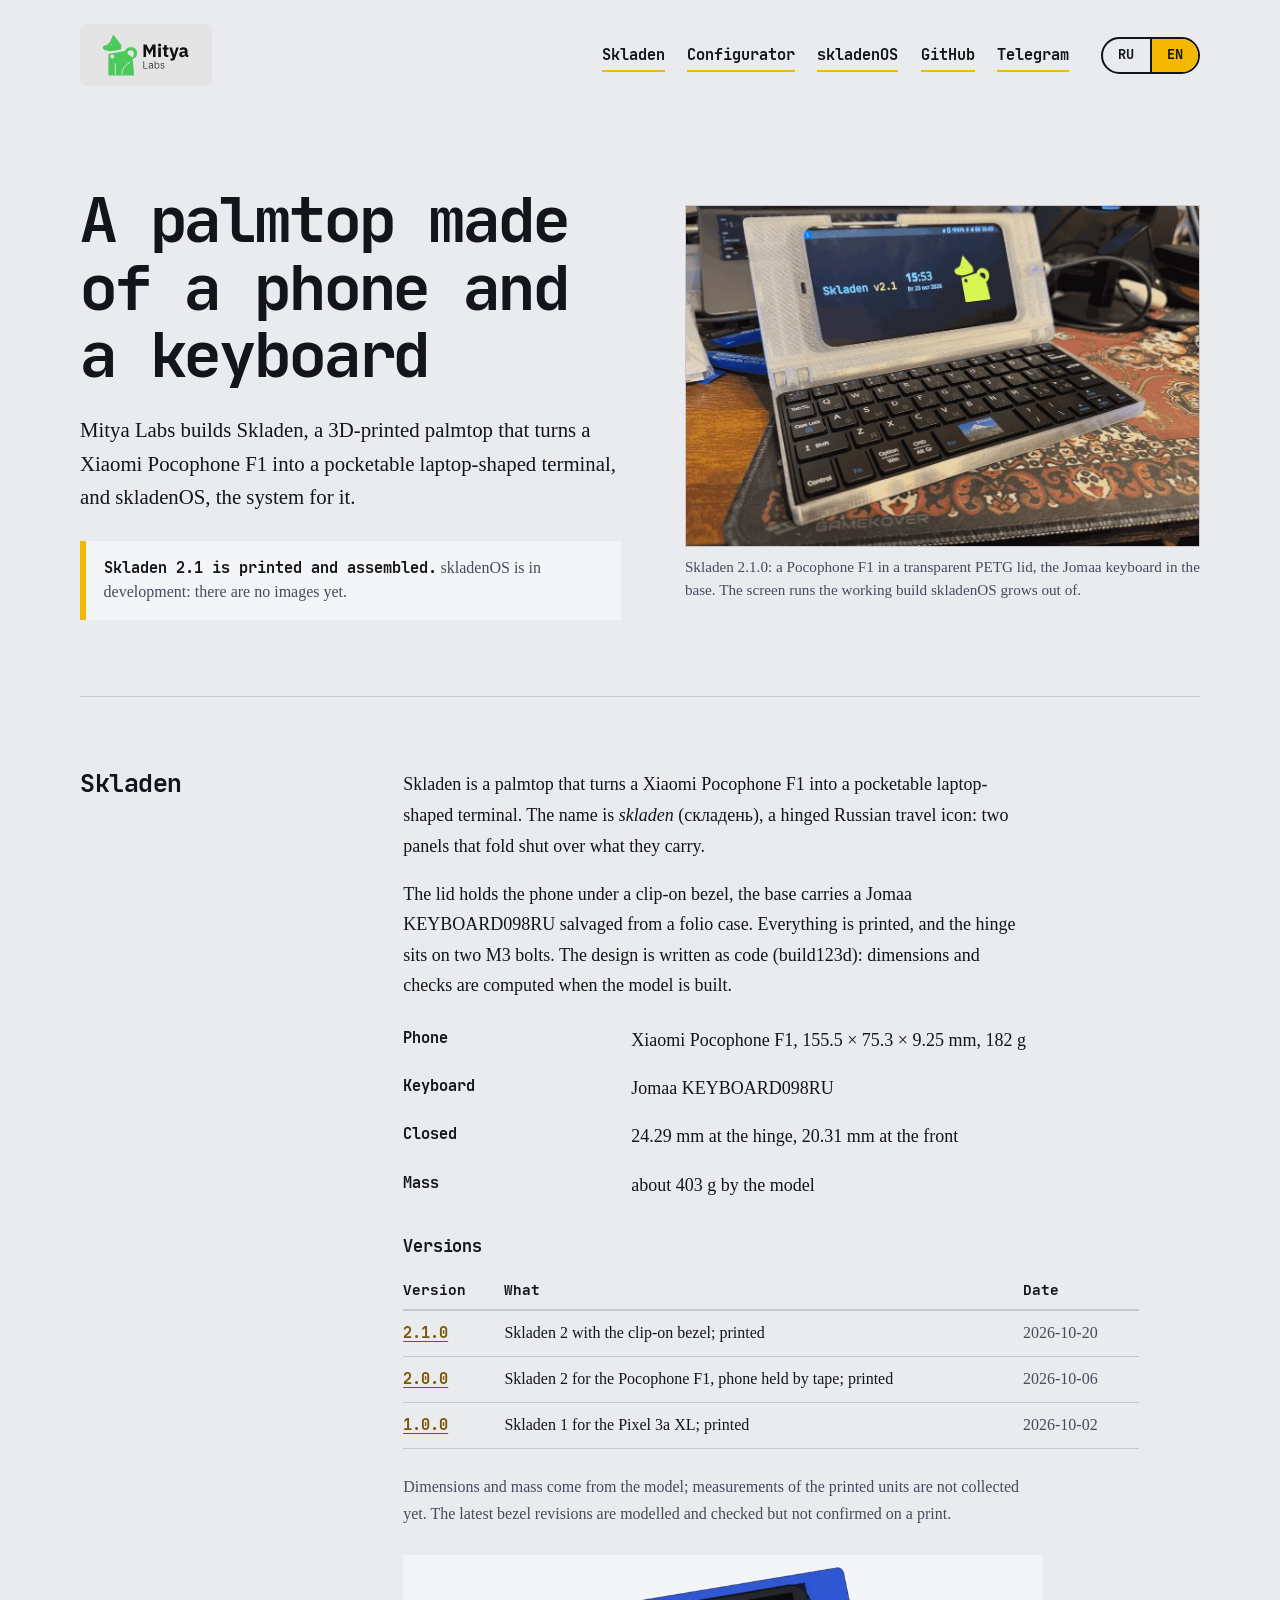
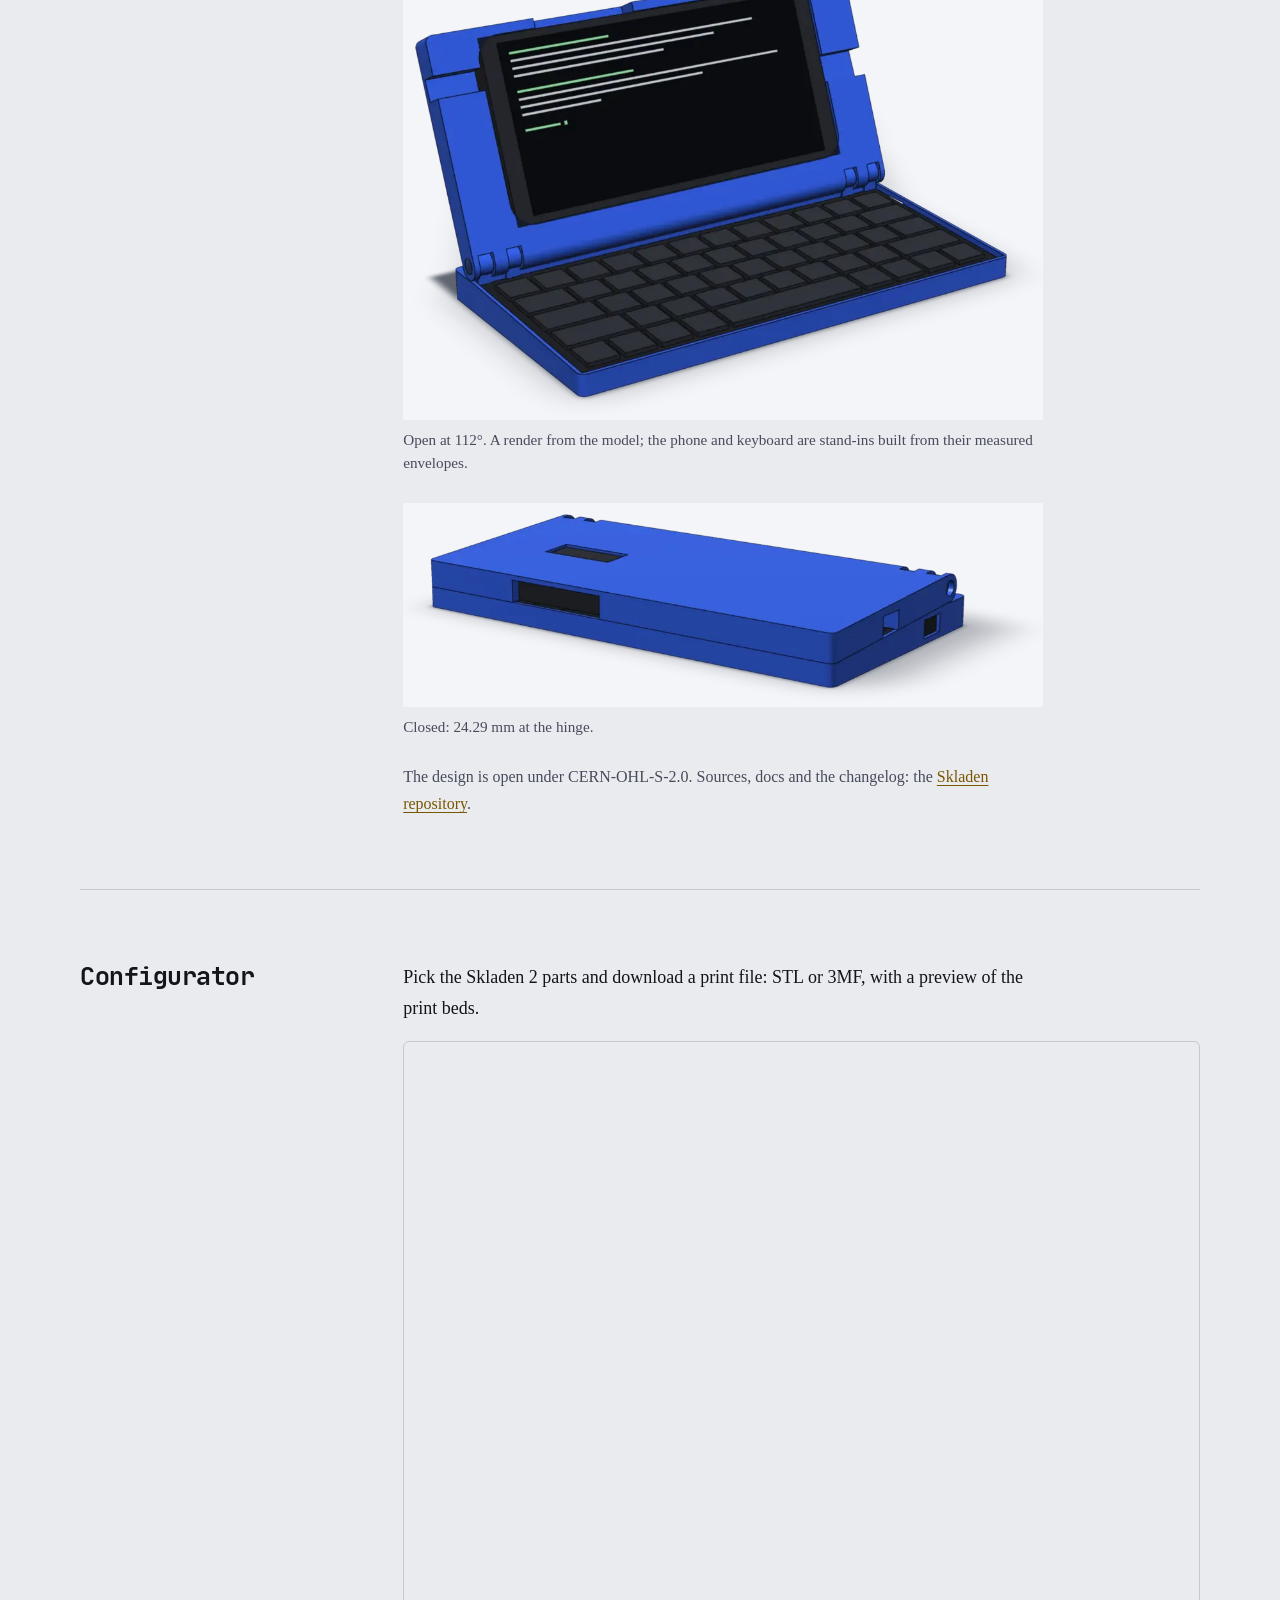
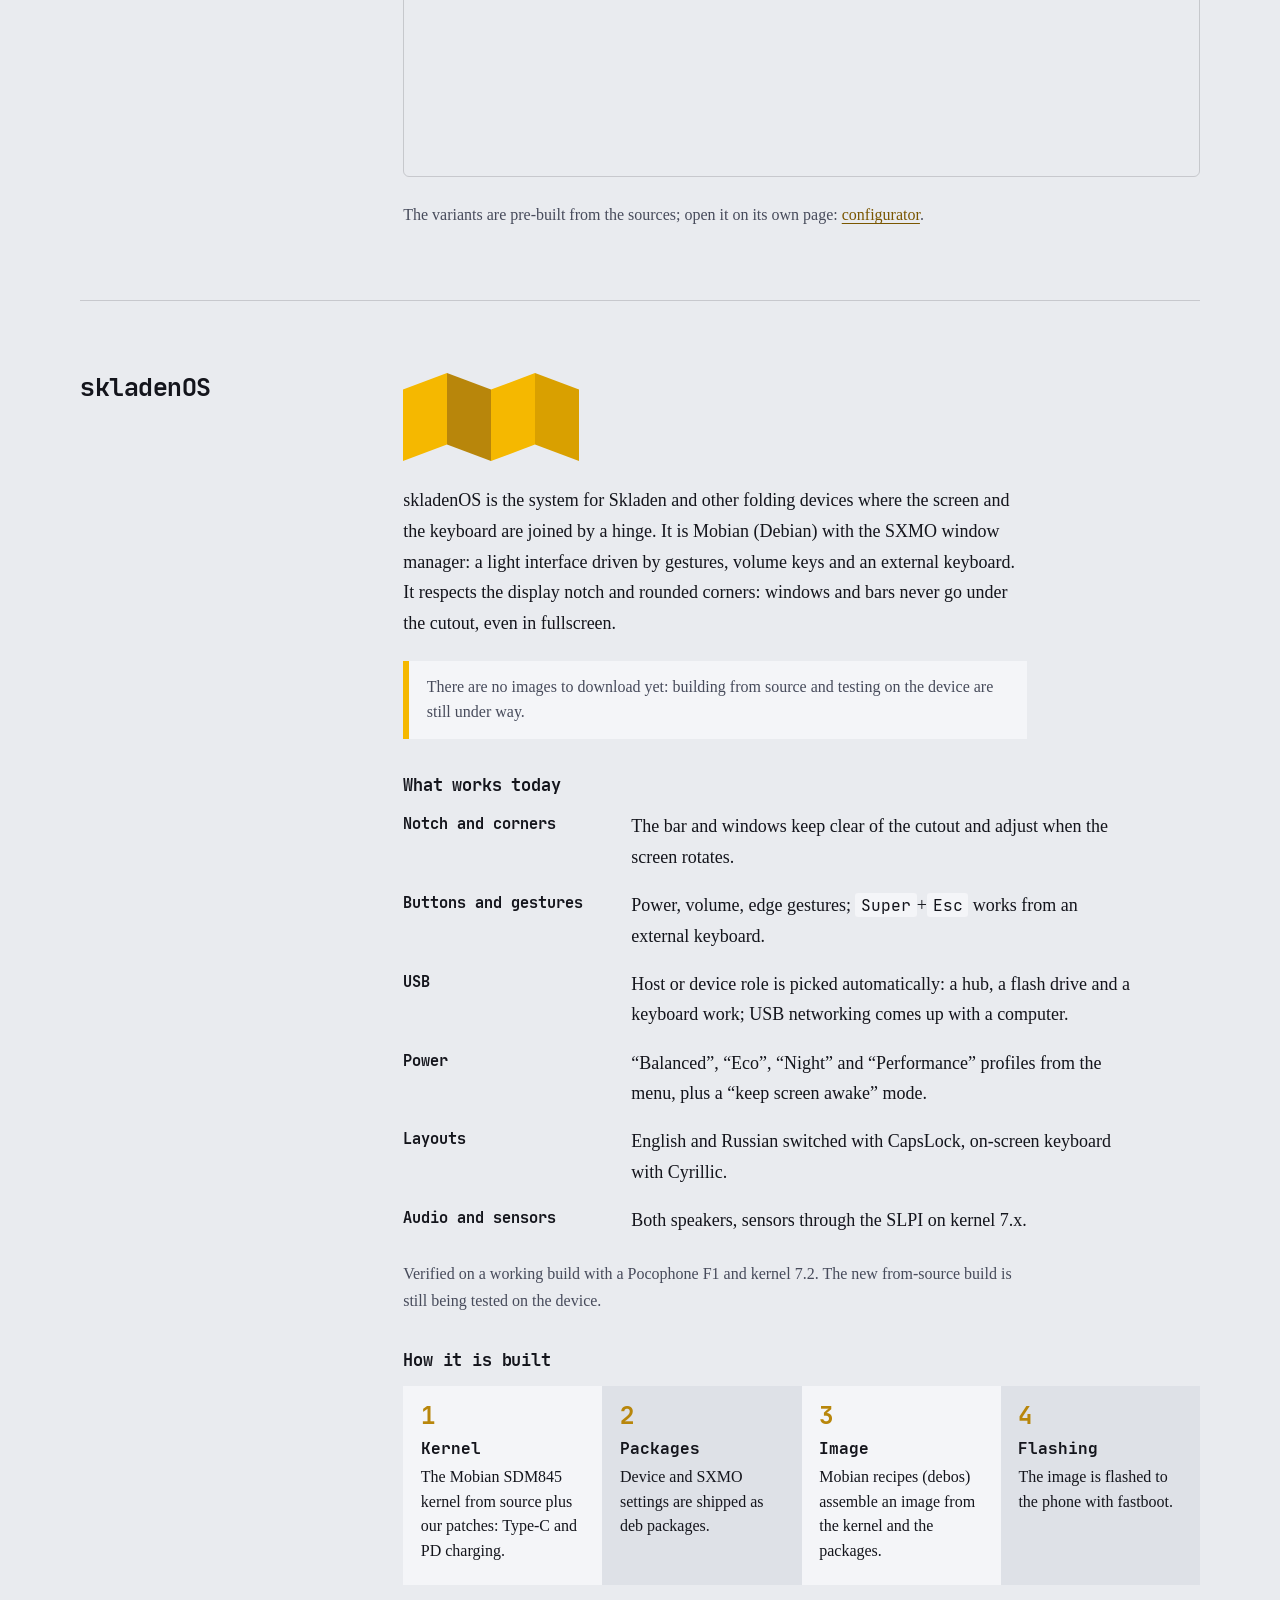
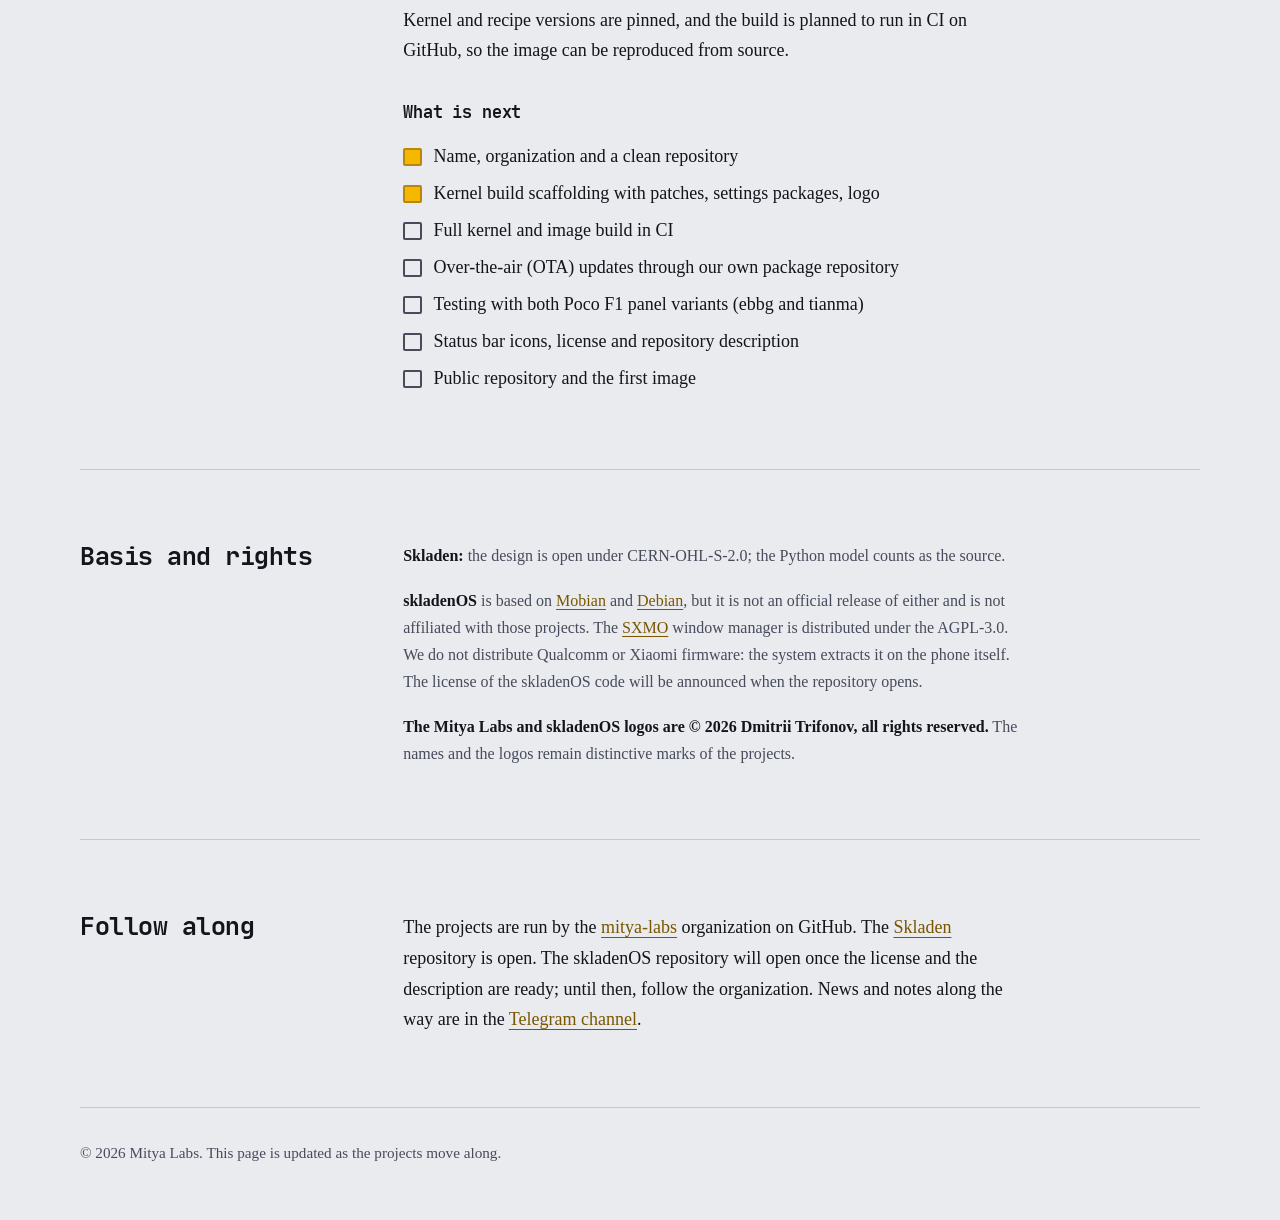
==== en/index.html @ ec43d26e "Сайт: ссылка на конфигуратор в шапке (ru/en) Co-Authored-By: Claude Sonnet 5.5 <noreply@anthropic.co" ====
<!doctype html>
<html lang="en">
<head>
<meta charset="utf-8">
<meta name="viewport" content="width=device-width, initial-scale=1">
<title>Mitya Labs: Skladen and skladenOS</title>
<meta name="description" content="Mitya Labs builds Skladen, a printed palmtop that turns a Xiaomi Pocophone F1 into a pocketable terminal, and skladenOS, an operating system for it.">
<meta name="theme-color" content="#E9EBEF" media="(prefers-color-scheme: light)">
<meta name="theme-color" content="#0D0E15" media="(prefers-color-scheme: dark)">
<meta property="og:title" content="Mitya Labs: Skladen and skladenOS">
<meta property="og:description" content="Mitya Labs builds Skladen, a printed palmtop that turns a Xiaomi Pocophone F1 into a pocketable terminal, and skladenOS, an operating system for it.">
<meta property="og:image" content="https://mitya-labs.github.io/assets/img/skladen2-photo.jpg">
<link rel="canonical" href="https://mitya-labs.github.io/en/">
<link rel="alternate" hreflang="ru" href="https://mitya-labs.github.io/">
<link rel="alternate" hreflang="en" href="https://mitya-labs.github.io/en/">
<link rel="alternate" hreflang="x-default" href="https://mitya-labs.github.io/en/">
<link rel="icon" href="../assets/favicon.svg" type="image/svg+xml">
<link rel="icon" href="/favicon.ico" sizes="48x48">
<link rel="apple-touch-icon" href="../assets/apple-touch-icon.png">
<link rel="preload" href="../assets/fonts/JetBrainsMono-Bold.woff2" as="font" type="font/woff2" crossorigin>
<link rel="stylesheet" href="../style.css">
<script>
/* Язык по умолчанию: с корня (русская версия) уводим на /en/, если язык браузера не русский и пользователь не выбирал язык сам.
   Выбор переключателем RU/EN запоминается в localStorage. Страница /en/ при прямом заходе не перенаправляется. */
(function () {
  if (!false) return;
  var want = null;
  try { want = localStorage.getItem("lang"); } catch (e) {}
  if (want !== "ru" && want !== "en") {
    var l = (navigator.languages && navigator.languages.length ? navigator.languages[0] : navigator.language) || "ru";
    want = /^ru(-|$)/i.test(l) ? "ru" : "en";
  }
  if (want === "en") location.replace("en/" + location.search + location.hash);
})();
</script>
</head>
<body>
<div class="wrap">
<header class="top">
  <a href="./" class="brand" aria-label="Mitya Labs"><img src="../assets/mitya-labs.svg" alt="Mitya Labs" width="209" height="99"></a>
  <nav aria-label="Sections and language">
    <a href="#skladen">Skladen</a>
    <a href="#configurator">Configurator</a>
    <a href="#skladenos">skladenOS</a>
    <a href="https://github.com/mitya-labs">GitHub</a>
    <a href="https://t.me/dorimemmap">Telegram</a>
  </nav>
  <div class="lang" role="group" aria-label="Language"><a href="../" hreflang="ru" lang="ru" data-lang="ru">RU</a><a href="./" hreflang="en" lang="en" data-lang="en" aria-current="true">EN</a></div>
</header>

<main>
<div class="hero">
  <div>
    <h1>A palmtop made of a phone and a keyboard</h1>
    <p class="lede">Mitya Labs builds Skladen, a 3D-printed palmtop that turns a Xiaomi Pocophone F1 into a pocketable laptop-shaped terminal, and skladenOS, the system for it.</p>
    <p class="status"><strong>Skladen 2.1 is printed and assembled.</strong> skladenOS is in development: there are no images yet.</p>
  </div>
  <figure class="shot">
    <img src="../assets/img/skladen2-photo.jpg" width="1100" height="729" alt="The printed Skladen 2.1 on a desk, open: a Pocophone F1 under the clip-on bezel in a transparent lid, the Jomaa keyboard in the base">
    <figcaption>Skladen 2.1.0: a Pocophone F1 in a transparent PETG lid, the Jomaa keyboard in the base. The screen runs the working build skladenOS grows out of.</figcaption>
  </figure>
</div>

<section class="cols" id="skladen"><h2>Skladen</h2><div class="body">
<p>Skladen is a palmtop that turns a Xiaomi Pocophone F1 into a pocketable laptop-shaped terminal. The name is <i>skladen</i> (складень), a hinged Russian travel icon: two panels that fold shut over what they carry.</p>
<p>The lid holds the phone under a clip-on bezel, the base carries a Jomaa KEYBOARD098RU salvaged from a folio case. Everything is printed, and the hinge sits on two M3 bolts. The design is written as code (build123d): dimensions and checks are computed when the model is built.</p>
<dl class="feat"><dt>Phone</dt><dd>Xiaomi Pocophone F1, 155.5 × 75.3 × 9.25 mm, 182 g</dd><dt>Keyboard</dt><dd>Jomaa KEYBOARD098RU</dd><dt>Closed</dt><dd>24.29 mm at the hinge, 20.31 mm at the front</dd><dt>Mass</dt><dd>about 403 g by the model</dd></dl>
<h3>Versions</h3>
<div class="table-wrap"><table class="ver"><thead><tr><th scope="col">Version</th><th scope="col">What</th><th scope="col">Date</th></tr></thead><tbody><tr><td><a href="https://github.com/mitya-labs/skladen/tree/v2.1.0">2.1.0</a></td><td>Skladen 2 with the clip-on bezel; printed</td><td>2026-10-20</td></tr><tr><td><a href="https://github.com/mitya-labs/skladen/tree/v2.0.0">2.0.0</a></td><td>Skladen 2 for the Pocophone F1, phone held by tape; printed</td><td>2026-10-06</td></tr><tr><td><a href="https://github.com/mitya-labs/skladen/tree/v1.0.0">1.0.0</a></td><td>Skladen 1 for the Pixel 3a XL; printed</td><td>2026-10-02</td></tr></tbody></table></div>
<p class="note">Dimensions and mass come from the model; measurements of the printed units are not collected yet. The latest bezel revisions are modelled and checked but not confirmed on a print.</p>
<figure class="render"><img src="../assets/img/skladen2-open.webp" width="1000" height="726" alt="Skladen 2 rendered open at 112 degrees: the phone in the lid showing a terminal, the keyboard in the base" loading="lazy"><figcaption>Open at 112°. A render from the model; the phone and keyboard are stand-ins built from their measured envelopes.</figcaption></figure>
<figure class="render"><img src="../assets/img/skladen2-closed.webp" width="1000" height="318" alt="Skladen 2 rendered closed, seen from the front right" loading="lazy"><figcaption>Closed: 24.29 mm at the hinge.</figcaption></figure>
<p class="note">The design is open under CERN-OHL-S-2.0. Sources, docs and the changelog: the <a href="https://github.com/mitya-labs/skladen">Skladen repository</a>.</p>
</div></section>

<section class="cols" id="configurator"><h2>Configurator</h2><div class="body"><p>Pick the Skladen 2 parts and download a print file: STL or 3MF, with a preview of the print beds.</p><iframe class="cfg" src="https://mitya-labs.github.io/skladen/?lang=en" title="Skladen 2 configurator" loading="lazy" allow="fullscreen"></iframe><p class="note">The variants are pre-built from the sources; open it on its own page: <a href="https://mitya-labs.github.io/skladen/?lang=en">configurator</a>.</p></div></section>

<section class="cols" id="skladenos"><h2>skladenOS</h2><div class="body">
<svg class="mark" viewBox="0 0 320 160" role="img" aria-label="skladenOS mark: four folded panels"><polygon class="p1" points="0,30 80,0 80,130 0,160"/><polygon class="p2" points="80,0 160,30 160,160 80,130"/><polygon class="p3" points="160,30 240,0 240,130 160,160"/><polygon class="p4" points="240,0 320,30 320,160 240,130"/></svg>
<p>skladenOS is the system for Skladen and other folding devices where the screen and the keyboard are joined by a hinge. It is Mobian (Debian) with the SXMO window manager: a light interface driven by gestures, volume keys and an external keyboard. It respects the display notch and rounded corners: windows and bars never go under the cutout, even in fullscreen.</p>
<p class="status">There are no images to download yet: building from source and testing on the device are still under way.</p>
<h3>What works today</h3>
<dl class="feat"><dt>Notch and corners</dt><dd>The bar and windows keep clear of the cutout and adjust when the screen rotates.</dd><dt>Buttons and gestures</dt><dd>Power, volume, edge gestures; <kbd>Super</kbd>+<kbd>Esc</kbd> works from an external keyboard.</dd><dt>USB</dt><dd>Host or device role is picked automatically: a hub, a flash drive and a keyboard work; USB networking comes up with a computer.</dd><dt>Power</dt><dd>“Balanced”, “Eco”, “Night” and “Performance” profiles from the menu, plus a “keep screen awake” mode.</dd><dt>Layouts</dt><dd>English and Russian switched with CapsLock, on-screen keyboard with Cyrillic.</dd><dt>Audio and sensors</dt><dd>Both speakers, sensors through the SLPI on kernel 7.x.</dd></dl>
<p class="note">Verified on a working build with a Pocophone F1 and kernel 7.2. The new from-source build is still being tested on the device.</p>
<h3>How it is built</h3>
<ol class="steps"><li><b>Kernel</b>The Mobian SDM845 kernel from source plus our patches: Type-C and PD charging.</li><li><b>Packages</b>Device and SXMO settings are shipped as deb packages.</li><li><b>Image</b>Mobian recipes (debos) assemble an image from the kernel and the packages.</li><li><b>Flashing</b>The image is flashed to the phone with fastboot.</li></ol>
<p>Kernel and recipe versions are pinned, and the build is planned to run in CI on GitHub, so the image can be reproduced from source.</p>
<h3>What is next</h3>
<ul class="road"><li class="done">Name, organization and a clean repository</li><li class="done">Kernel build scaffolding with patches, settings packages, logo</li><li>Full kernel and image build in CI</li><li>Over-the-air (OTA) updates through our own package repository</li><li>Testing with both Poco F1 panel variants (ebbg and tianma)</li><li>Status bar icons, license and repository description</li><li>Public repository and the first image</li></ul>
</div></section>

<section class="cols"><h2>Basis and rights</h2><div class="body fine"><p><strong>Skladen:</strong> the design is open under CERN-OHL-S-2.0; the Python model counts as the source.</p><p><strong>skladenOS</strong> is based on <a href="https://mobian.org">Mobian</a> and <a href="https://www.debian.org">Debian</a>, but it is not an official release of either and is not affiliated with those projects. The <a href="https://sxmo.org">SXMO</a> window manager is distributed under the AGPL-3.0. We do not distribute Qualcomm or Xiaomi firmware: the system extracts it on the phone itself. The license of the skladenOS code will be announced when the repository opens.</p><p><strong>The Mitya Labs and skladenOS logos are © 2026 Dmitrii Trifonov, all rights reserved.</strong> The names and the logos remain distinctive marks of the projects.</p></div></section>

<section class="cols"><h2>Follow along</h2><div class="body"><p>The projects are run by the <a href="https://github.com/mitya-labs">mitya-labs</a> organization on GitHub. The <a href="https://github.com/mitya-labs/skladen">Skladen</a> repository is open. The skladenOS repository will open once the license and the description are ready; until then, follow the organization. News and notes along the way are in the <a href="https://t.me/dorimemmap">Telegram channel</a>.</p></div></section>
</main>

<footer>
  <p>© 2026 Mitya Labs. This page is updated as the projects move along.</p>
</footer>
</div>
<script>
document.querySelectorAll("a[data-lang]").forEach(function (a) {
  a.addEventListener("click", function () { try { localStorage.setItem("lang", a.getAttribute("data-lang")); } catch (e) {} });
});
</script>
</body>
</html>
---- style.css ----
@font-face { font-family: "JetBrains Mono"; font-weight: 400; font-display: swap; src: url("assets/fonts/JetBrainsMono-Regular.woff2") format("woff2"); }
@font-face { font-family: "JetBrains Mono"; font-weight: 700; font-display: swap; src: url("assets/fonts/JetBrainsMono-Bold.woff2") format("woff2"); }

:root {
  --paper: #E9EBEF;
  --sheet: #F4F5F8;
  --sheet-2: #DEE1E7;
  --ink: #14151C;
  --muted: #474B5B;
  --crease: rgba(20, 21, 28, .16);
  --fold-light: #F5B800;
  --fold-mid: #D9A000;
  --fold-dark: #B8860B;
  --link: #7A5600;
  --focus: #14151C;
  --mono: "JetBrains Mono", ui-monospace, "SF Mono", Menlo, Consolas, monospace;
  --serif: "Iowan Old Style", "Palatino Linotype", Palatino, "Source Serif 4", Georgia, serif;
  color-scheme: light dark;
}
@media (prefers-color-scheme: dark) {
  :root {
    --paper: #0D0E15;
    --sheet: #151722;
    --sheet-2: #1C1E2C;
    --ink: #E8E9EF;
    --muted: #A5A9BA;
    --crease: rgba(255, 255, 255, .14);
    --fold-light: #FFE55C;
    --fold-mid: #E0C247;
    --fold-dark: #B89B33;
    --link: #FFE55C;
    --focus: #FFE55C;
  }
}

* { box-sizing: border-box; }
html { -webkit-text-size-adjust: 100%; }
body {
  margin: 0; background: var(--paper); color: var(--ink);
  font: 1.125rem/1.7 var(--serif);
  font-variant-ligatures: none;
}
img, svg { display: block; max-width: 100%; }
a { color: var(--link); text-underline-offset: .2em; text-decoration-thickness: 1px; }
a:hover { text-decoration-thickness: 2px; }
:focus-visible { outline: 3px solid var(--focus); outline-offset: 3px; border-radius: 2px; }

.wrap { width: min(100% - 2.5rem, 70rem); margin-inline: auto; }

/* шапка */
.top { display: grid; grid-template-columns: auto 1fr auto; align-items: center; gap: 1rem 2rem; padding-block: 1.5rem; }
.brand { grid-area: 1 / 1; }
.brand img { height: 3.9rem; width: auto; }
.top nav { grid-area: 1 / 2; justify-self: end; display: flex; flex-wrap: wrap; gap: .6rem 1.4rem; font: 700 .95rem/1 var(--mono); }
.top nav a { color: var(--ink); text-decoration: none; padding: .5rem 0; border-bottom: 2px solid var(--fold-light); }
.top nav a:hover { border-bottom-color: var(--ink); }

/* переключатель языка: капсула из двух сегментов, активный залит */
.lang { grid-area: 1 / 3; display: inline-flex; align-items: stretch; border: 2px solid var(--ink); border-radius: 999px; overflow: hidden; font: 700 .85rem/1 var(--mono); -webkit-text-size-adjust: 100%; }
.lang a { display: block; padding: .6rem .95rem; color: var(--ink); text-decoration: none; background: transparent; }
.lang a + a { border-left: 2px solid var(--ink); }
.lang a:hover { background: var(--sheet-2); }
.lang a[aria-current] { background: var(--fold-light); color: #14151C; }
.lang a:focus-visible { outline-offset: -4px; }

/* первый экран */
.hero { display: grid; grid-template-columns: minmax(0, 1.05fr) minmax(0, 1fr); gap: clamp(1.5rem, 5vw, 4.5rem); align-items: center; padding-block: clamp(2rem, 6vw, 5.5rem) clamp(2.5rem, 6vw, 5rem); }
h1 { font: 700 clamp(2.1rem, 5.2vw, 3.9rem)/1.08 var(--mono); letter-spacing: -.035em; margin: 0 0 1.5rem; text-wrap: balance; }
.lede { font-size: 1.3rem; line-height: 1.6; color: var(--ink); margin: 0 0 1.75rem; max-width: 34rem; }
.status { margin: 0; padding: .9rem 1.1rem; max-width: 34rem; background: var(--sheet); border-left: 6px solid var(--fold-light); font-size: 1rem; line-height: 1.55; color: var(--muted); }
.status strong { color: var(--ink); font-family: var(--mono); font-size: .95rem; }

.mark { width: 11rem; height: auto; margin: 0 0 1.5rem; }
.mark .p1, .mark .p3 { fill: var(--fold-light); }
.mark .p2 { fill: var(--fold-dark); }
.mark .p4 { fill: var(--fold-mid); }

.shot { margin: 0; }
.shot img { width: 100%; height: auto; border: 1px solid var(--crease); }
figcaption { margin-top: .6rem; font-size: .95rem; line-height: 1.5; color: var(--muted); max-width: 40rem; }
.render { margin: 1.75rem 0 0; max-width: 40rem; }
.render img { width: 100%; height: auto; background: var(--sheet); }

/* секции */
section { padding-block: clamp(2.5rem, 6vw, 4.5rem); border-top: 1px solid var(--crease); }
.cols { display: grid; grid-template-columns: minmax(0, 17rem) minmax(0, 1fr); gap: clamp(1.25rem, 4vw, 4rem); }
h2 { font: 700 1.55rem/1.2 var(--mono); letter-spacing: -.02em; margin: 0; text-wrap: balance; }
.body p { margin: 0 0 1.1rem; max-width: 39rem; }
.body p:last-child { margin-bottom: 0; }
h3 { font: 700 1.05rem/1.3 var(--mono); letter-spacing: -.01em; margin: 2.25rem 0 .9rem; }
.body p + dl.feat { margin-top: 1.5rem; }
.body p.status { margin: 1.4rem 0 0; }

.table-wrap { overflow-x: auto; max-width: 46rem; }
table.ver { border-collapse: collapse; width: 100%; font-size: 1rem; line-height: 1.5; }
table.ver th { text-align: left; font: 700 .9rem/1.4 var(--mono); padding: .5rem 1rem .5rem 0; border-bottom: 2px solid var(--crease); }
table.ver td { padding: .65rem 1rem .65rem 0; border-bottom: 1px solid var(--crease); vertical-align: top; }
table.ver td:first-child { font: 700 .95rem/1.6 var(--mono); white-space: nowrap; }
table.ver td:last-child { white-space: nowrap; color: var(--muted); }

code, kbd { font: 400 .9em var(--mono); background: var(--sheet); padding: .1em .35em; border-radius: 3px; }

dl.feat { margin: 0; display: grid; grid-template-columns: minmax(0, 12.5rem) minmax(0, 1fr); gap: 1.1rem 1.75rem; max-width: 46rem; }
dl.feat dt { font: 700 .95rem/1.5 var(--mono); padding-top: .12rem; }
dl.feat dd { margin: 0; }
.body .note { margin: 1.5rem 0 0; color: var(--muted); font-size: 1rem; max-width: 39rem; }

ol.steps { list-style: none; padding: 0; margin: 0 0 1.25rem; display: grid; grid-template-columns: repeat(4, minmax(0, 1fr)); max-width: 52rem; counter-reset: step; }
ol.steps li { counter-increment: step; padding: 1.1rem 1.1rem 1.3rem; background: var(--sheet); font-size: 1rem; line-height: 1.55; }
ol.steps li:nth-child(even) { background: var(--sheet-2); }
ol.steps li::before { content: counter(step); display: block; font: 700 1.5rem/1 var(--mono); color: var(--fold-dark); margin-bottom: .6rem; }
@media (prefers-color-scheme: dark) { ol.steps li::before { color: var(--fold-light); } }
ol.steps b { display: block; font: 700 1rem/1.35 var(--mono); margin-bottom: .35rem; }

ul.road { list-style: none; padding: 0; margin: 0; max-width: 39rem; }
ul.road li { position: relative; padding: .2rem 0 .2rem 1.9rem; }
ul.road li::before { content: ""; position: absolute; left: 0; top: .62rem; width: .9rem; height: .9rem; border: 2px solid var(--muted); border-radius: 2px; }
ul.road li.done::before { background: var(--fold-light); border-color: var(--fold-dark); }

.fine { font-size: 1rem; color: var(--muted); }
.fine strong { color: var(--ink); }

footer { border-top: 1px solid var(--crease); padding-block: 2rem 3rem; color: var(--muted); font-size: .95rem; }
footer p { margin: 0 0 .4rem; max-width: 46rem; }

@media (max-width: 860px) {
  .top { grid-template-columns: 1fr auto; }
  .lang { grid-area: 1 / 2; }
  .top nav { grid-area: 2 / 1 / 3 / 3; justify-self: start; }
  .hero { grid-template-columns: 1fr; }
  .cols { grid-template-columns: 1fr; gap: 1rem; }
  ol.steps { grid-template-columns: repeat(2, minmax(0, 1fr)); }
}
@media (max-width: 560px) {
  body { font-size: 1.05rem; }
  .mark { width: 8rem; }
  .brand img { height: 3rem; }
  .top nav { gap: .5rem 1.1rem; font-size: .88rem; }
  dl.feat { grid-template-columns: 1fr; gap: .1rem; }
  dl.feat dd { margin-bottom: 1rem; }
  ol.steps { grid-template-columns: 1fr; }
}

/* конфигуратор Skladen во фрейме */
iframe.cfg { display: block; width: 100%; height: min(46rem, 85vh); border: 1px solid var(--crease); border-radius: 6px; background: transparent; }
@media (max-width: 760px) { iframe.cfg { height: 90vh; } }
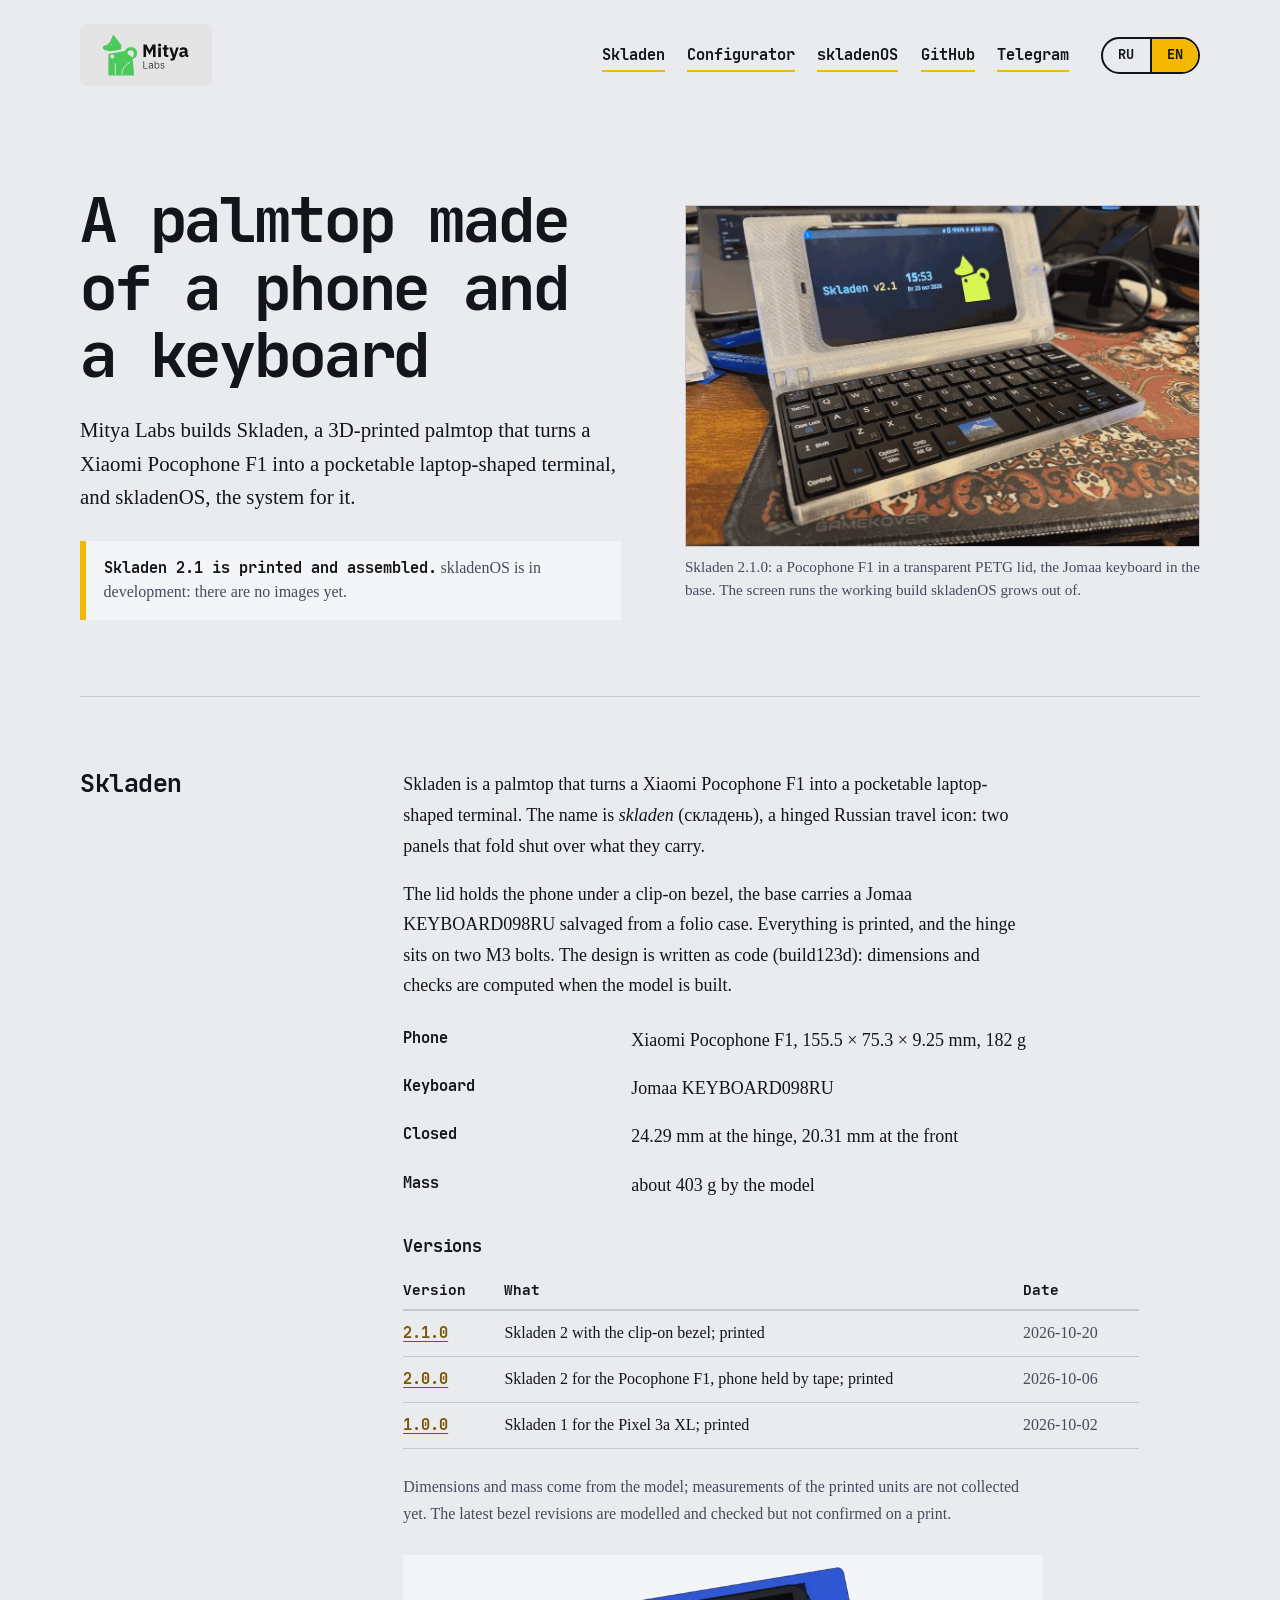
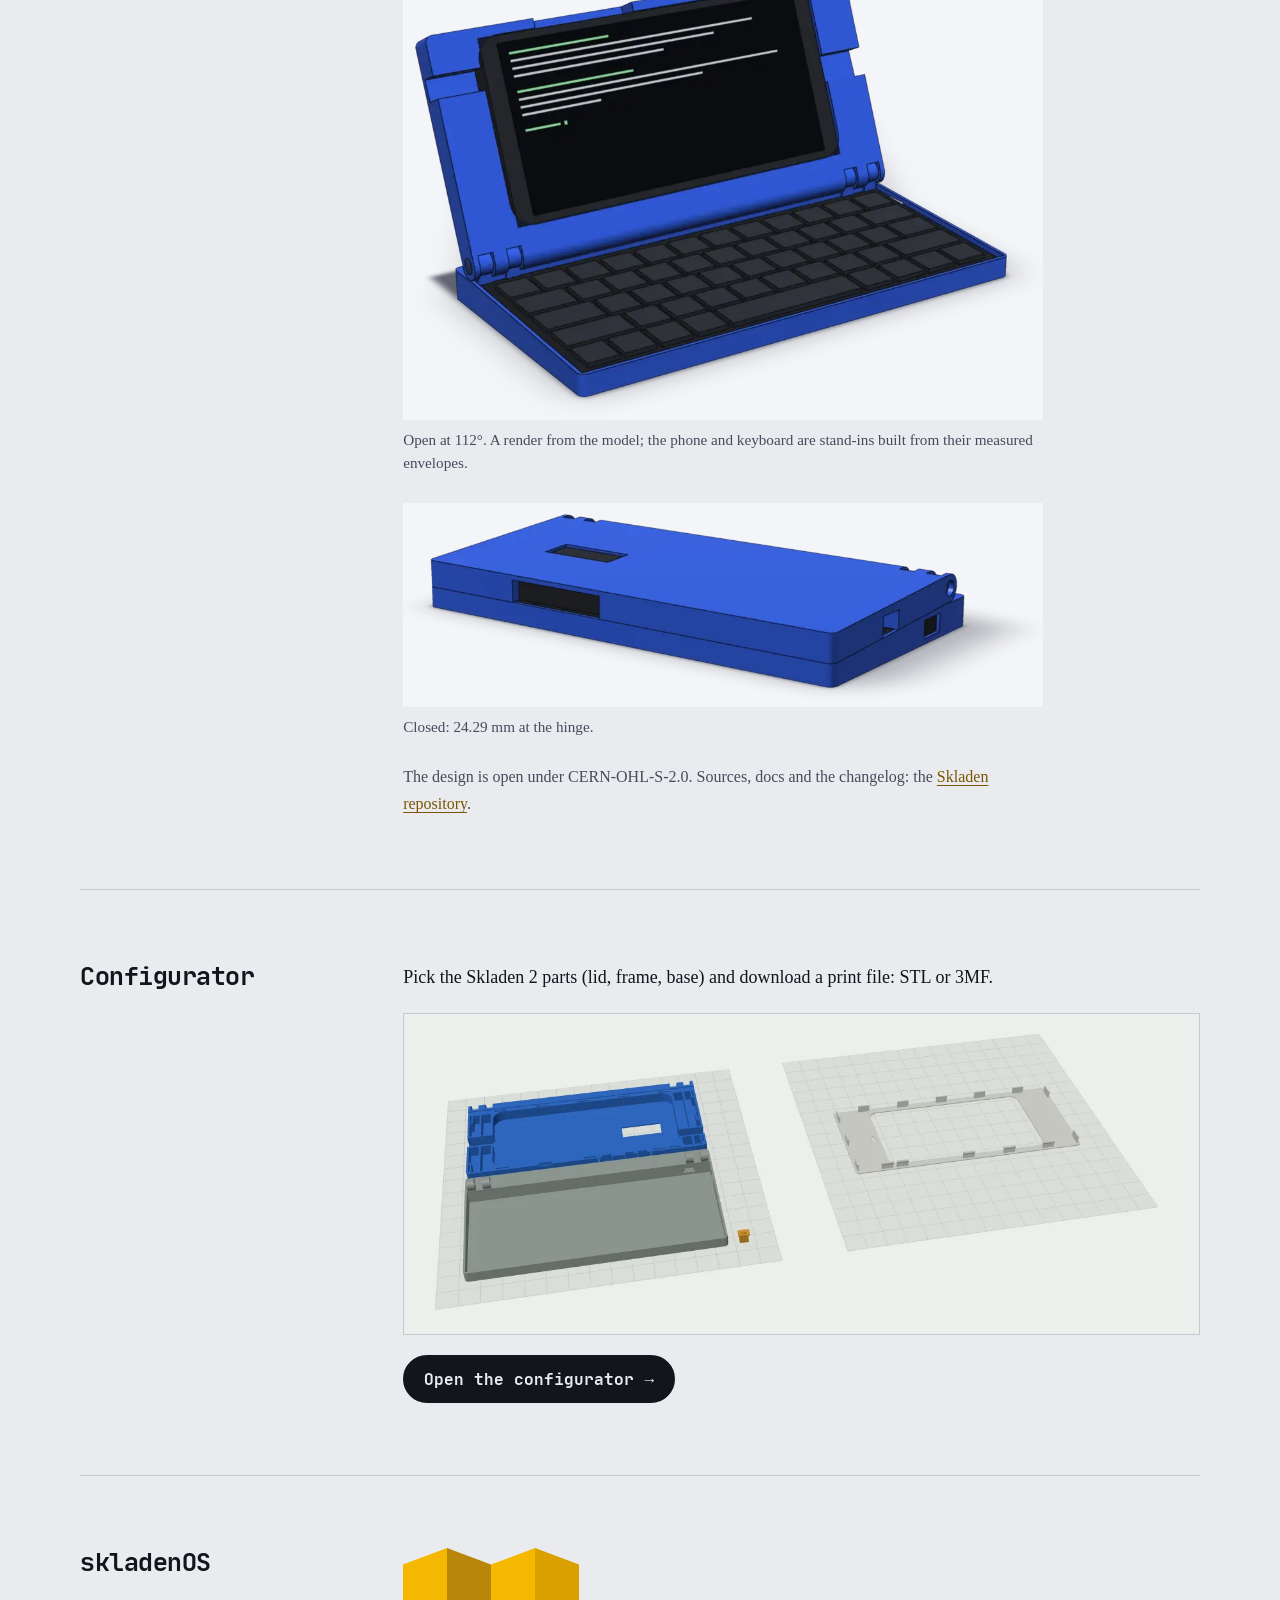
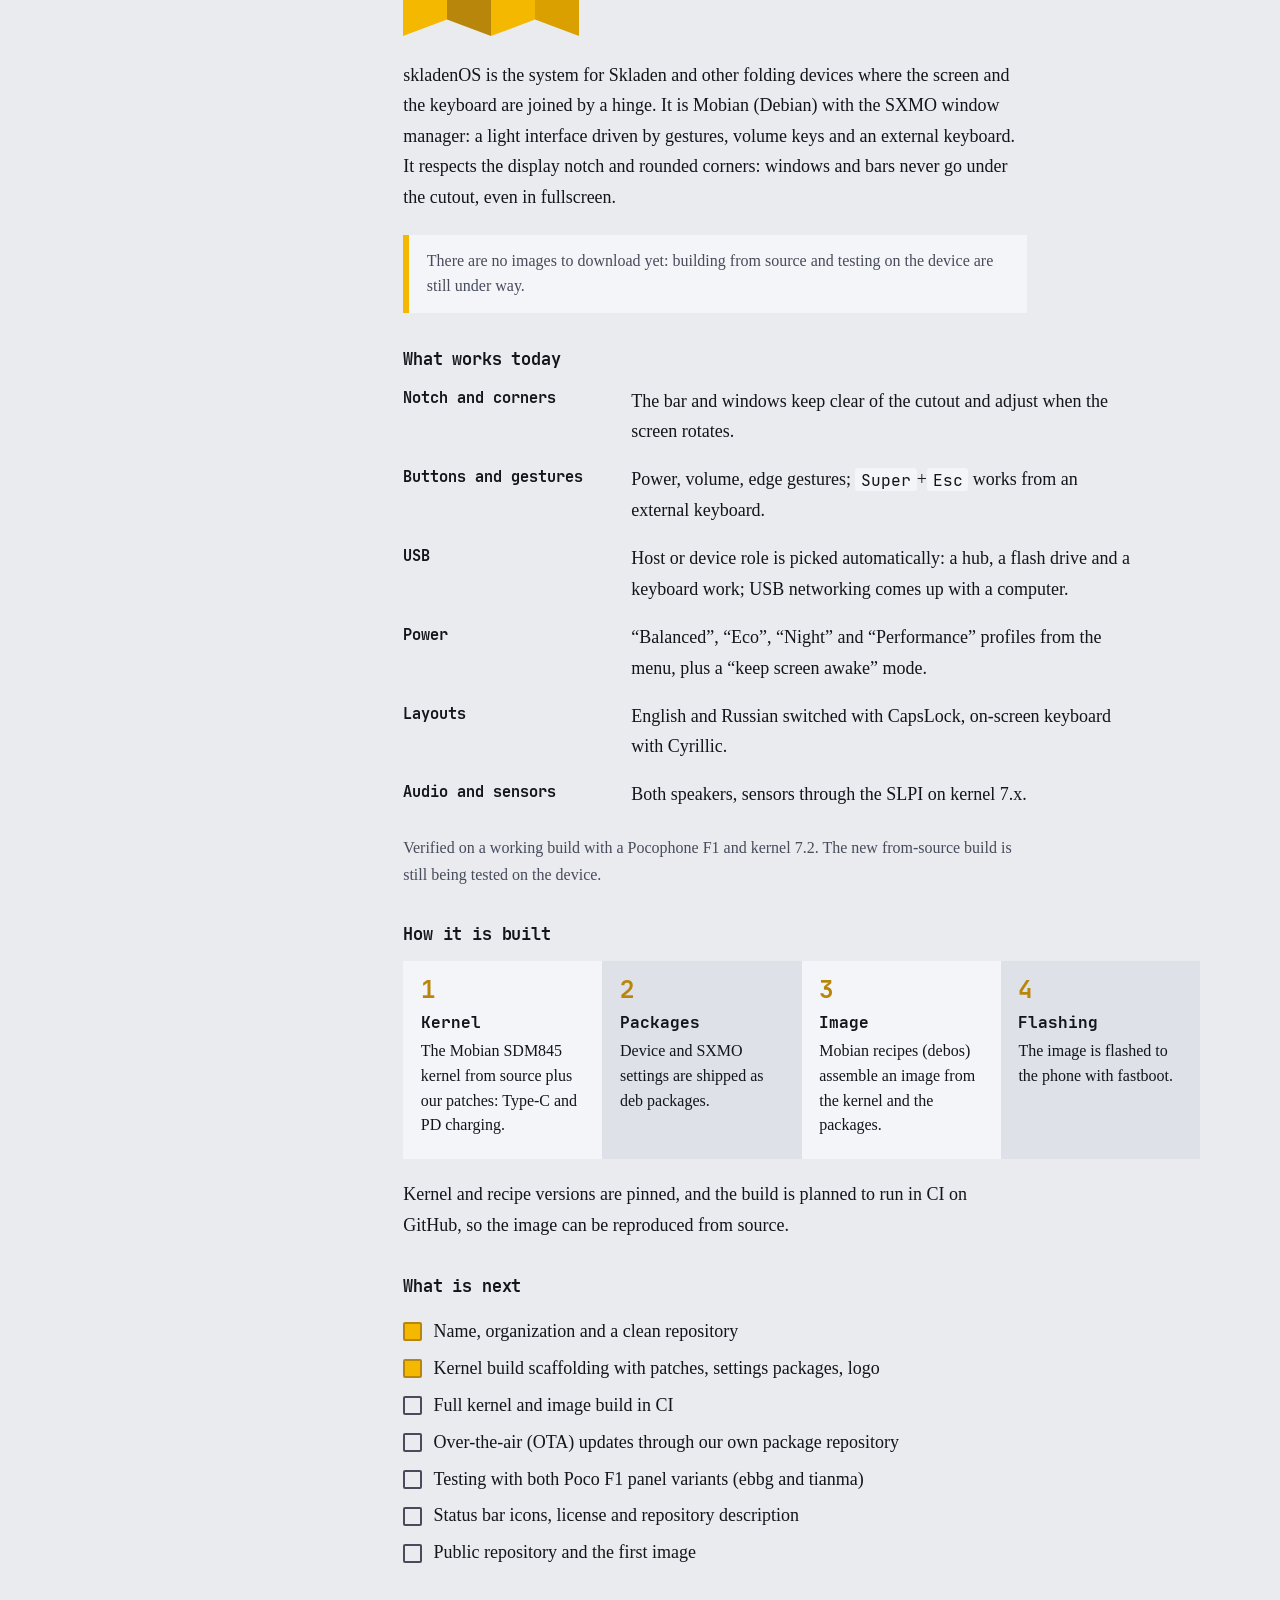
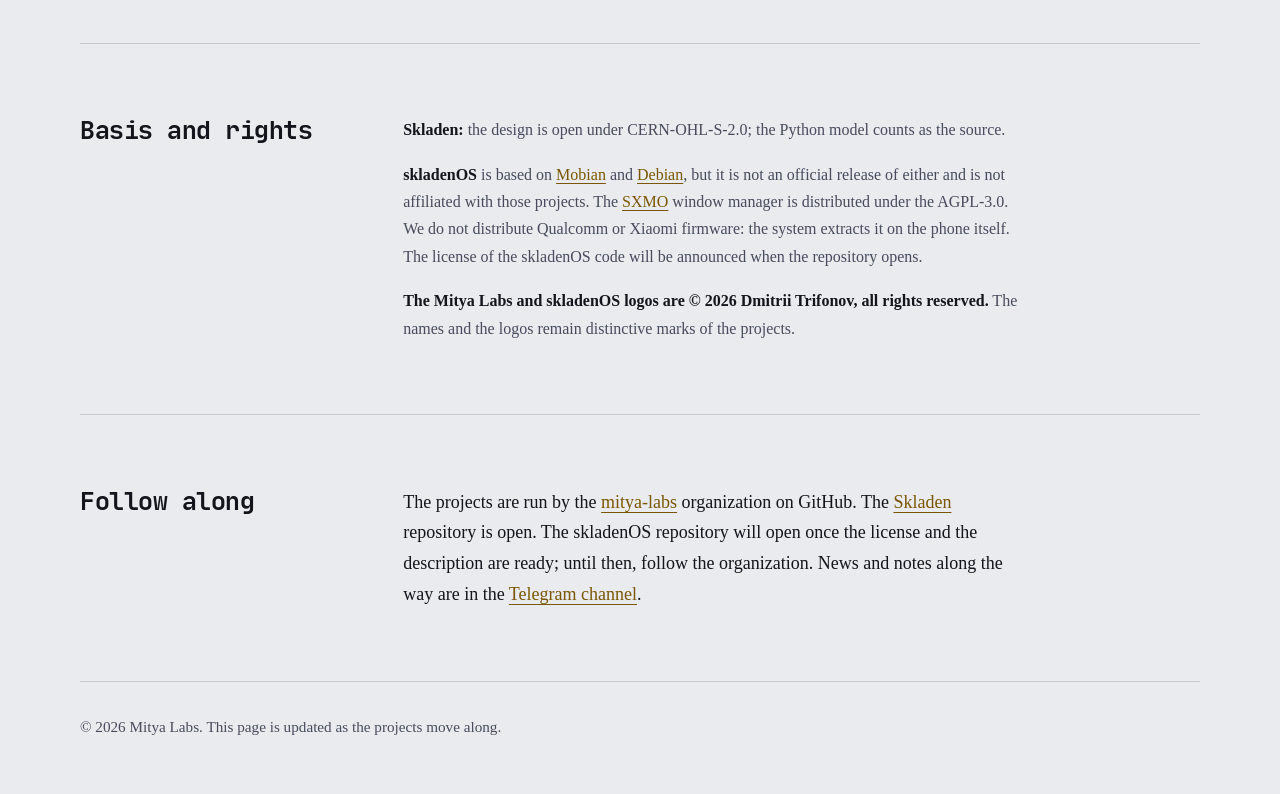
==== commit 76fa9550: "Сайт: вместо iframe снимок моделей на столах и кнопка в конфигуратор (ru/en, светлая и тёмная тема) " ====
--- a/en/index.html
+++ b/en/index.html
@@ -73,7 +73,7 @@
 <p class="note">The design is open under CERN-OHL-S-2.0. Sources, docs and the changelog: the <a href="https://github.com/mitya-labs/skladen">Skladen repository</a>.</p>
 </div></section>
 
-<section class="cols" id="configurator"><h2>Configurator</h2><div class="body"><p>Pick the Skladen 2 parts and download a print file: STL or 3MF, with a preview of the print beds.</p><iframe class="cfg" src="https://mitya-labs.github.io/skladen/?lang=en" title="Skladen 2 configurator" loading="lazy" allow="fullscreen"></iframe><p class="note">The variants are pre-built from the sources; open it on its own page: <a href="https://mitya-labs.github.io/skladen/?lang=en">configurator</a>.</p></div></section>
+<section class="cols" id="configurator"><h2>Configurator</h2><div class="body"><p>Pick the Skladen 2 parts (lid, frame, base) and download a print file: STL or 3MF.</p><a class="cfgview" href="https://mitya-labs.github.io/skladen/?lang=en"><picture><source srcset="../assets/img/configurator-dark.webp" media="(prefers-color-scheme: dark)"><img src="../assets/img/configurator-light.webp" width="1240" height="500" alt="Skladen 2 parts on two 256×256 beds in the configurator: the lid and base on the first, the frame on the second" loading="lazy"></picture></a><p><a class="cta" href="https://mitya-labs.github.io/skladen/?lang=en">Open the configurator →</a></p></div></section>
 
 <section class="cols" id="skladenos"><h2>skladenOS</h2><div class="body">
 <svg class="mark" viewBox="0 0 320 160" role="img" aria-label="skladenOS mark: four folded panels"><polygon class="p1" points="0,30 80,0 80,130 0,160"/><polygon class="p2" points="80,0 160,30 160,160 80,130"/><polygon class="p3" points="160,30 240,0 240,130 160,160"/><polygon class="p4" points="240,0 320,30 320,160 240,130"/></svg>
--- a/style.css
+++ b/style.css
@@ -141,6 +141,9 @@
   ol.steps { grid-template-columns: 1fr; }
 }
 
-/* конфигуратор Skladen во фрейме */
-iframe.cfg { display: block; width: 100%; height: min(46rem, 85vh); border: 1px solid var(--crease); border-radius: 6px; background: transparent; }
-@media (max-width: 760px) { iframe.cfg { height: 90vh; } }
+/* конфигуратор: снимок столов и кнопка перехода */
+.cfgview { display: block; margin: 1.25rem 0; }
+.cfgview img { display: block; width: 100%; height: auto; border: 1px solid var(--crease); }
+a.cta { display: inline-block; font: 700 1rem/1 var(--mono); padding: .85rem 1.2rem; color: var(--paper); background: var(--ink); text-decoration: none; border: 2px solid var(--ink); border-radius: 999px; }
+a.cta:hover { background: transparent; color: var(--ink); }
+a.cta:focus-visible { outline: 3px solid var(--link); outline-offset: 3px; }
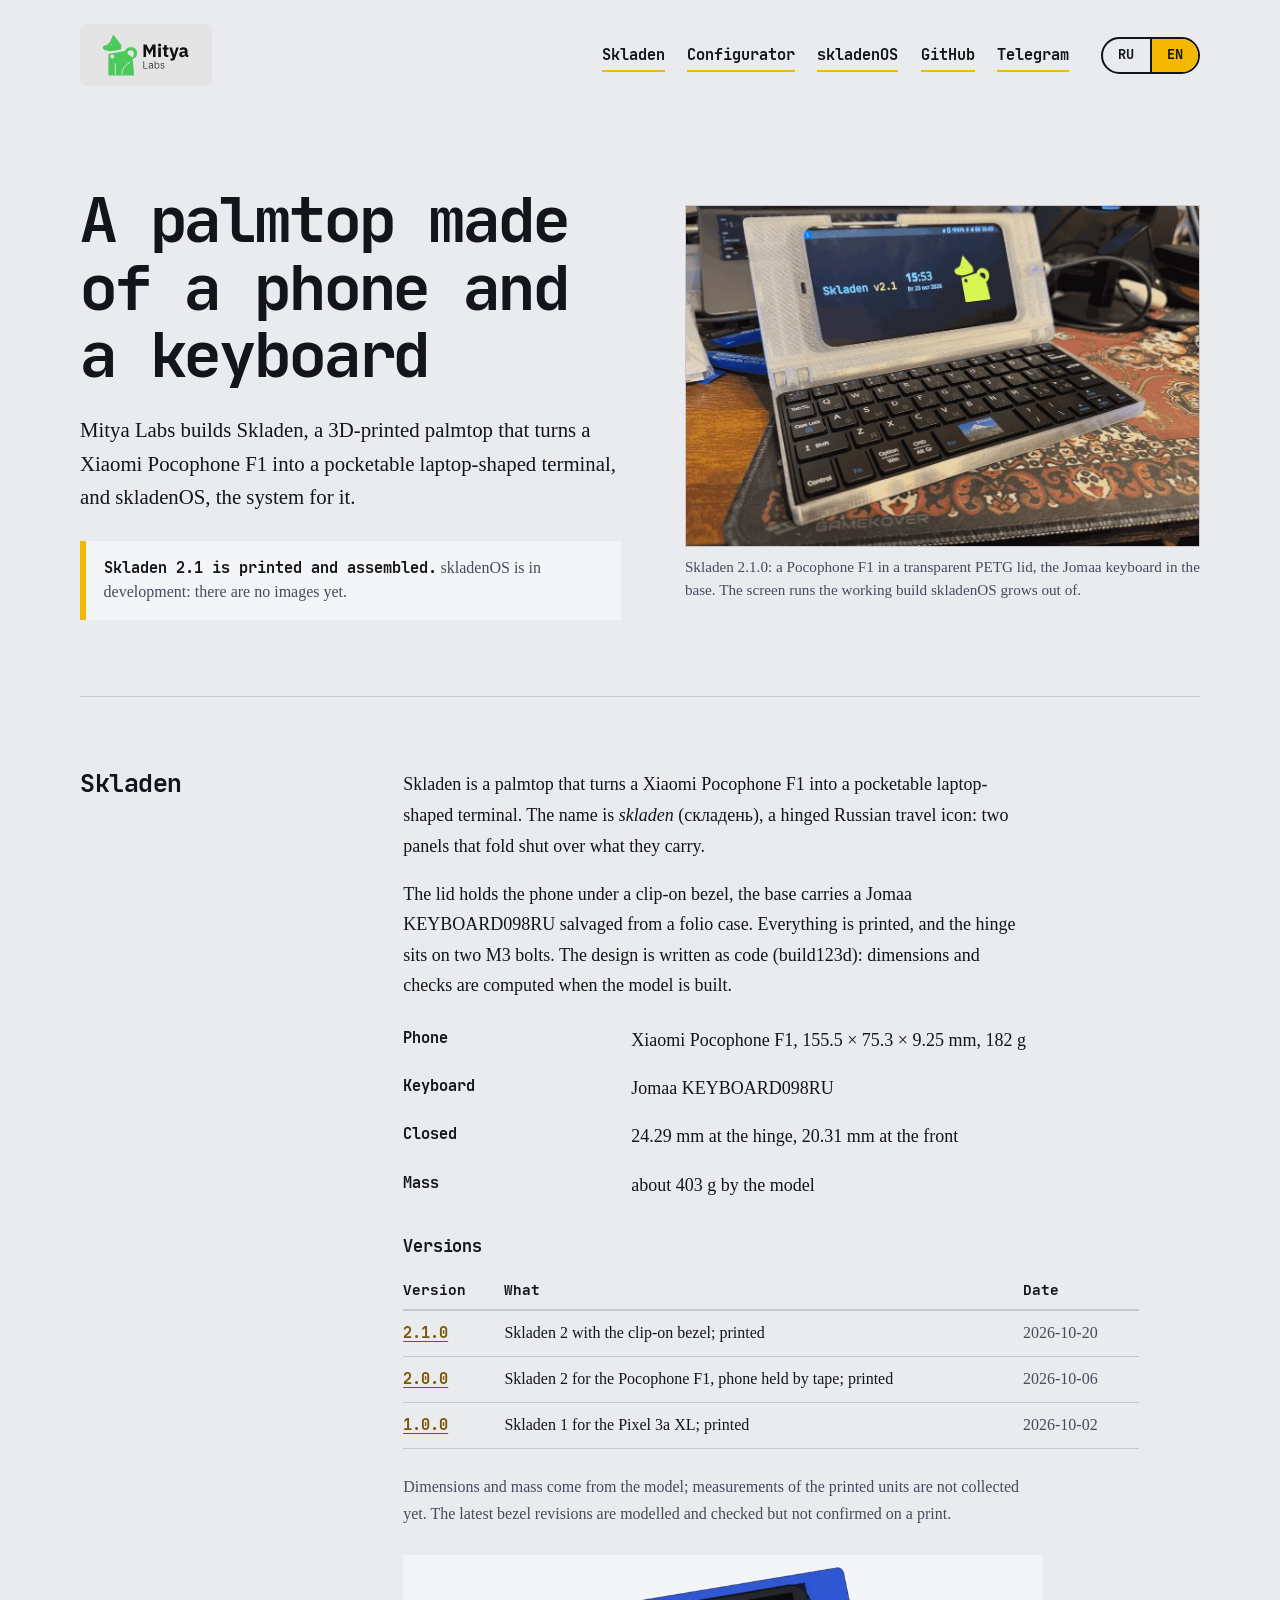
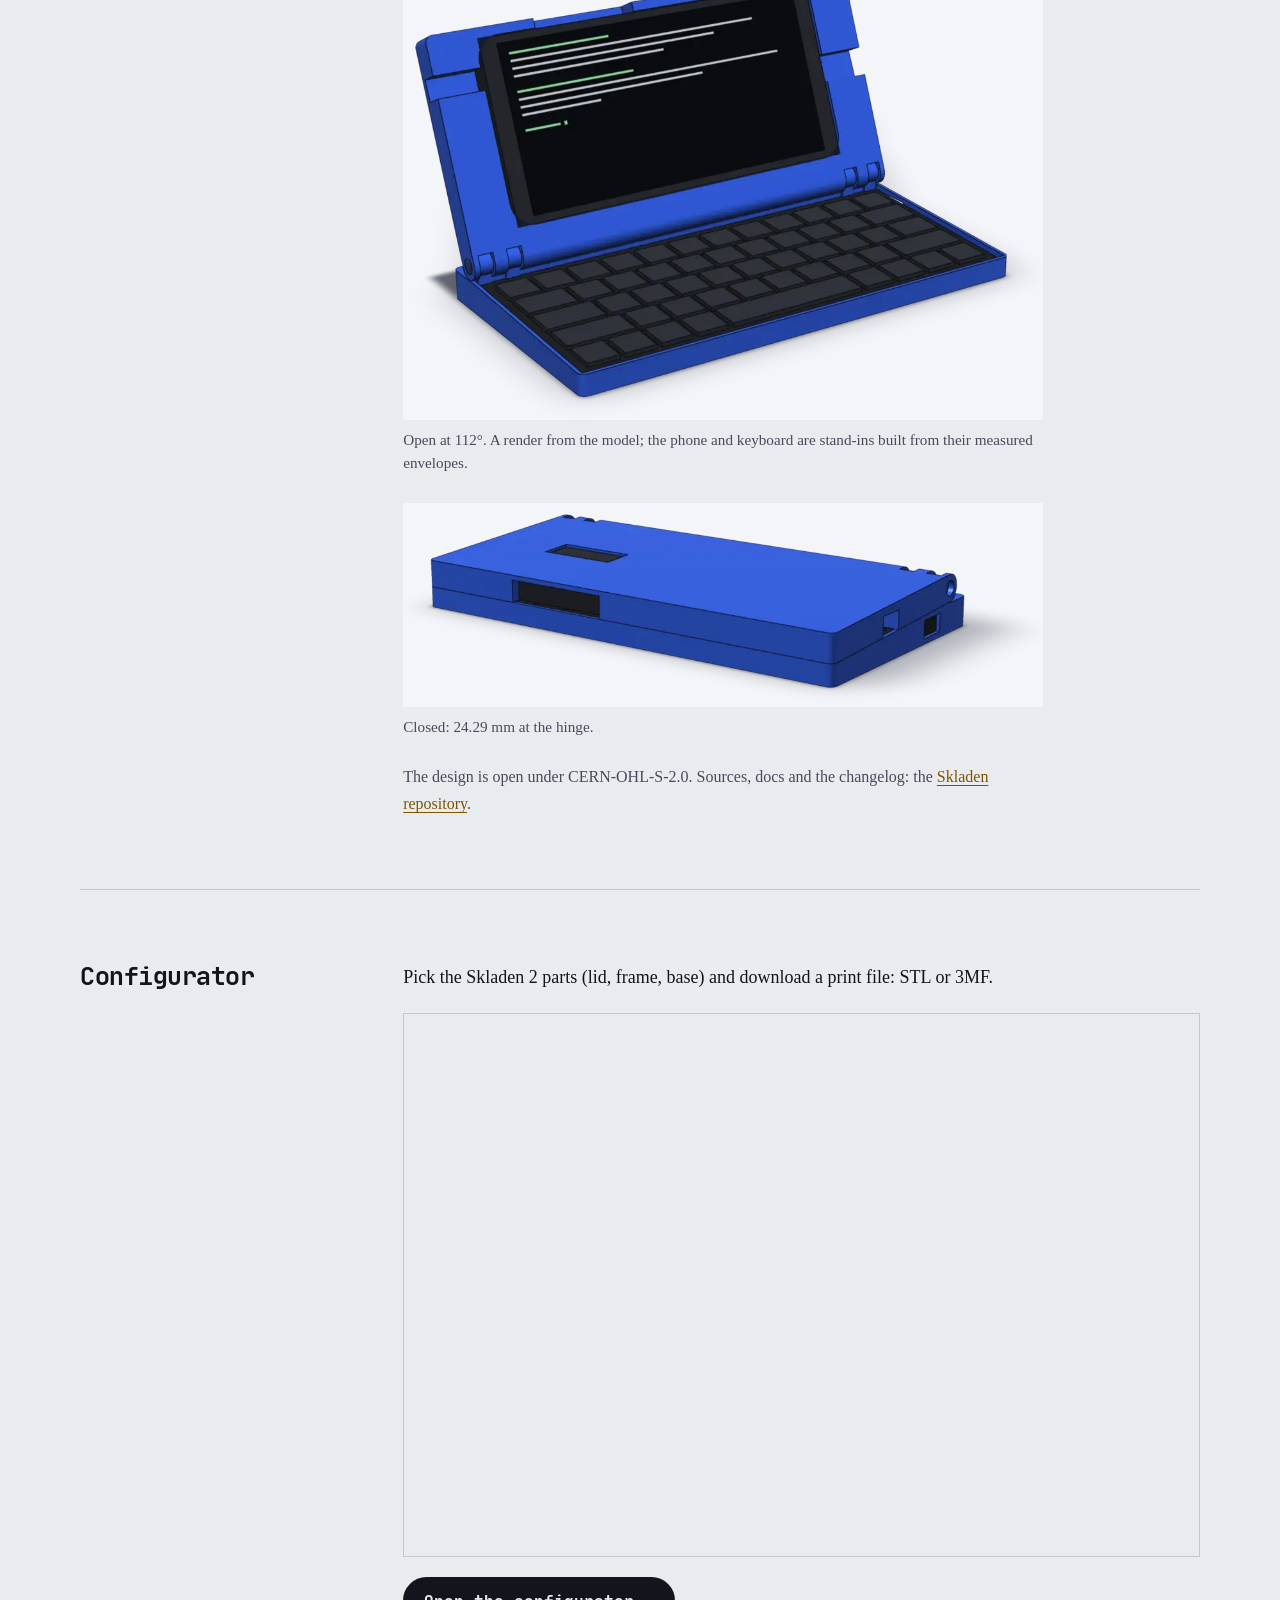
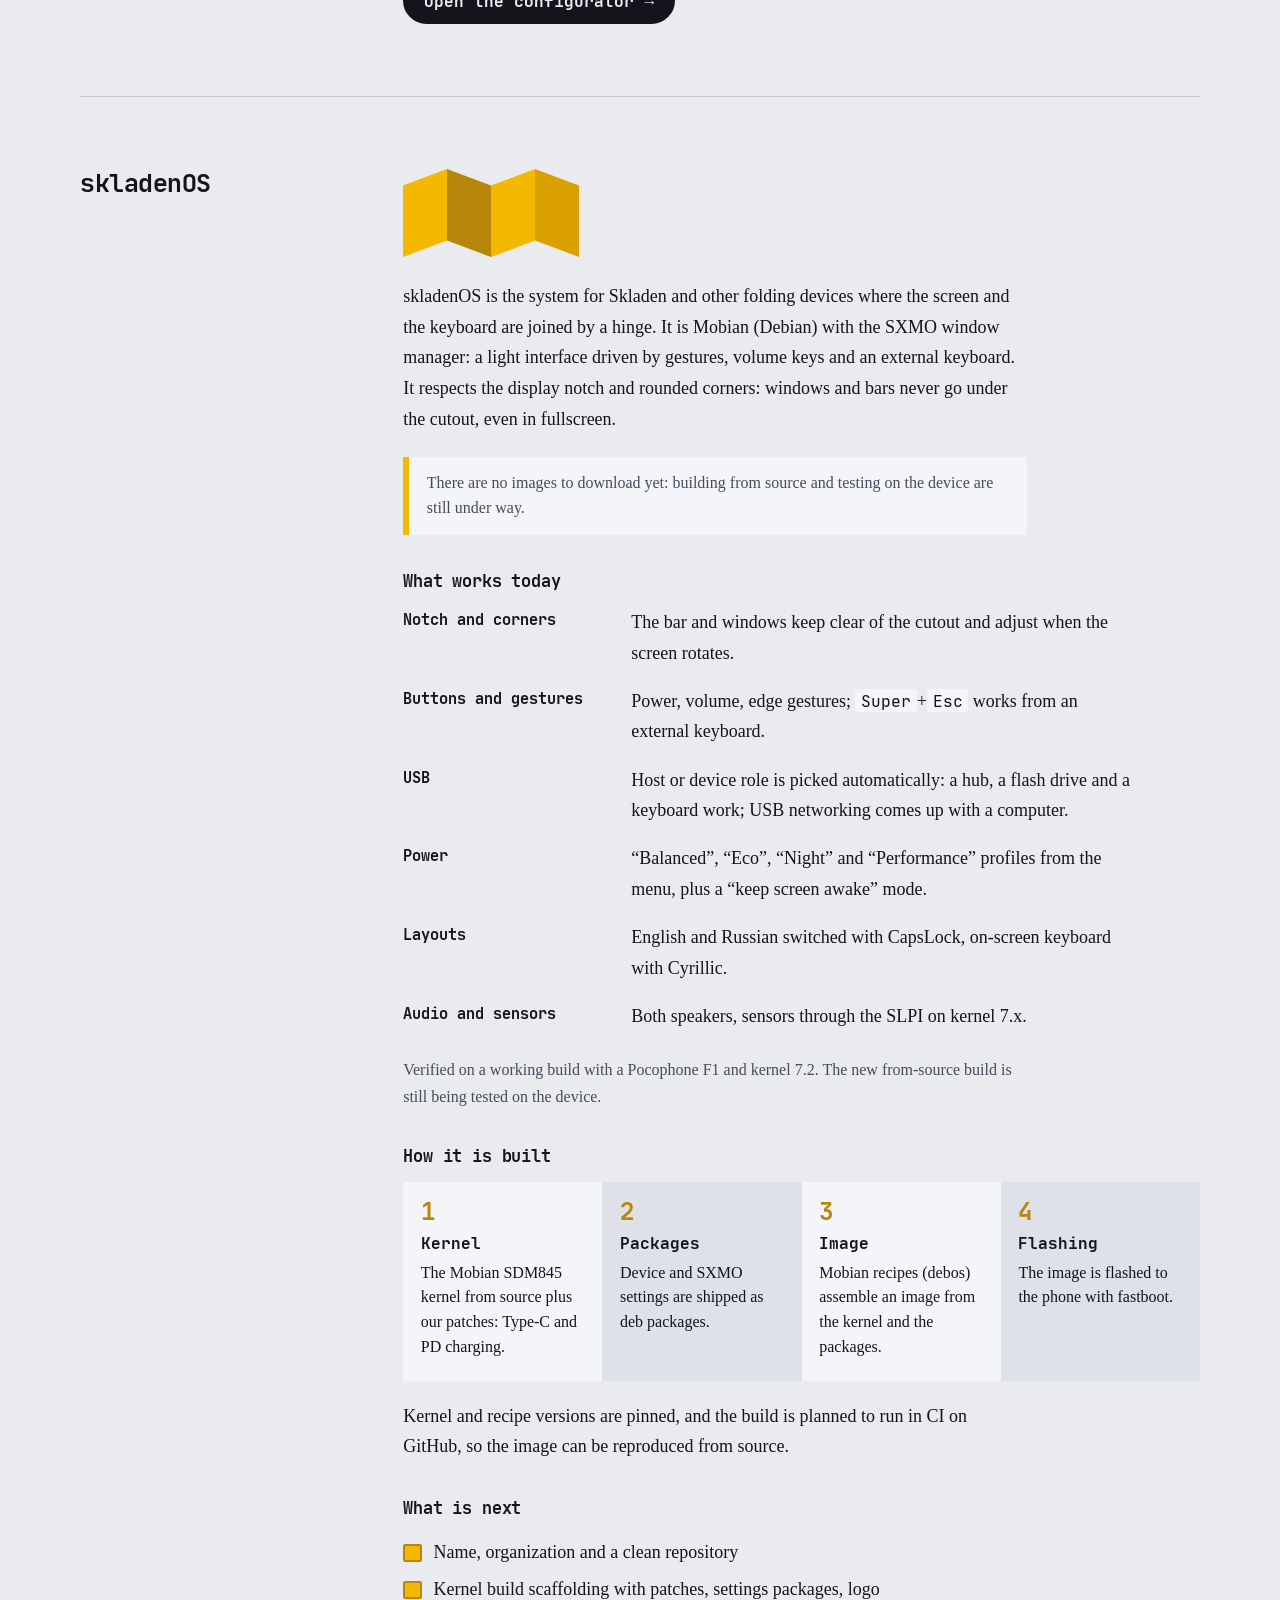
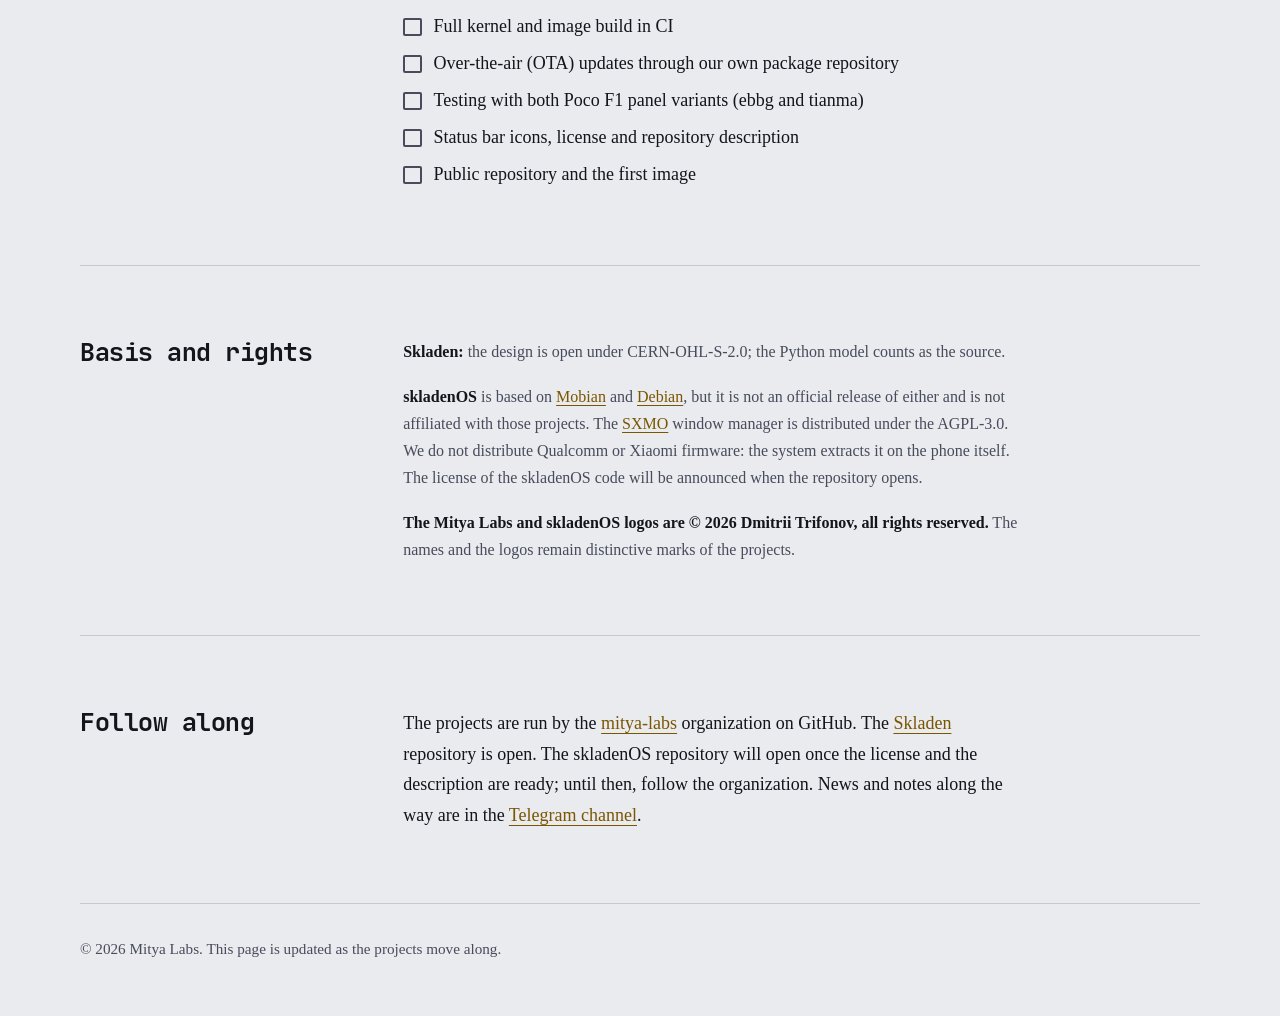
==== commit 1d2bbe6f: "Сайт: в разделе конфигуратора собранная модель во фрейме и кнопка перехода (ru/en) Co-Authored-By: C" ====
--- a/en/index.html
+++ b/en/index.html
@@ -73,7 +73,7 @@
 <p class="note">The design is open under CERN-OHL-S-2.0. Sources, docs and the changelog: the <a href="https://github.com/mitya-labs/skladen">Skladen repository</a>.</p>
 </div></section>
 
-<section class="cols" id="configurator"><h2>Configurator</h2><div class="body"><p>Pick the Skladen 2 parts (lid, frame, base) and download a print file: STL or 3MF.</p><a class="cfgview" href="https://mitya-labs.github.io/skladen/?lang=en"><picture><source srcset="../assets/img/configurator-dark.webp" media="(prefers-color-scheme: dark)"><img src="../assets/img/configurator-light.webp" width="1240" height="500" alt="Skladen 2 parts on two 256×256 beds in the configurator: the lid and base on the first, the frame on the second" loading="lazy"></picture></a><p><a class="cta" href="https://mitya-labs.github.io/skladen/?lang=en">Open the configurator →</a></p></div></section>
+<section class="cols" id="configurator"><h2>Configurator</h2><div class="body"><p>Pick the Skladen 2 parts (lid, frame, base) and download a print file: STL or 3MF.</p><iframe class="cfg" src="https://mitya-labs.github.io/skladen/?embed=1&amp;lang=en" title="Skladen 2 assembled: rotate it, open and close the lid" loading="lazy"></iframe><p><a class="cta" href="https://mitya-labs.github.io/skladen/?lang=en">Open the configurator →</a></p></div></section>
 
 <section class="cols" id="skladenos"><h2>skladenOS</h2><div class="body">
 <svg class="mark" viewBox="0 0 320 160" role="img" aria-label="skladenOS mark: four folded panels"><polygon class="p1" points="0,30 80,0 80,130 0,160"/><polygon class="p2" points="80,0 160,30 160,160 80,130"/><polygon class="p3" points="160,30 240,0 240,130 160,160"/><polygon class="p4" points="240,0 320,30 320,160 240,130"/></svg>
--- a/style.css
+++ b/style.css
@@ -141,9 +141,8 @@
   ol.steps { grid-template-columns: 1fr; }
 }
 
-/* конфигуратор: снимок столов и кнопка перехода */
-.cfgview { display: block; margin: 1.25rem 0; }
-.cfgview img { display: block; width: 100%; height: auto; border: 1px solid var(--crease); }
+/* конфигуратор: собранная модель во фрейме и кнопка перехода */
+iframe.cfg { display: block; width: 100%; height: min(34rem, 80vh); margin: 1.25rem 0; border: 1px solid var(--crease); background: transparent; }
 a.cta { display: inline-block; font: 700 1rem/1 var(--mono); padding: .85rem 1.2rem; color: var(--paper); background: var(--ink); text-decoration: none; border: 2px solid var(--ink); border-radius: 999px; }
 a.cta:hover { background: transparent; color: var(--ink); }
 a.cta:focus-visible { outline: 3px solid var(--link); outline-offset: 3px; }
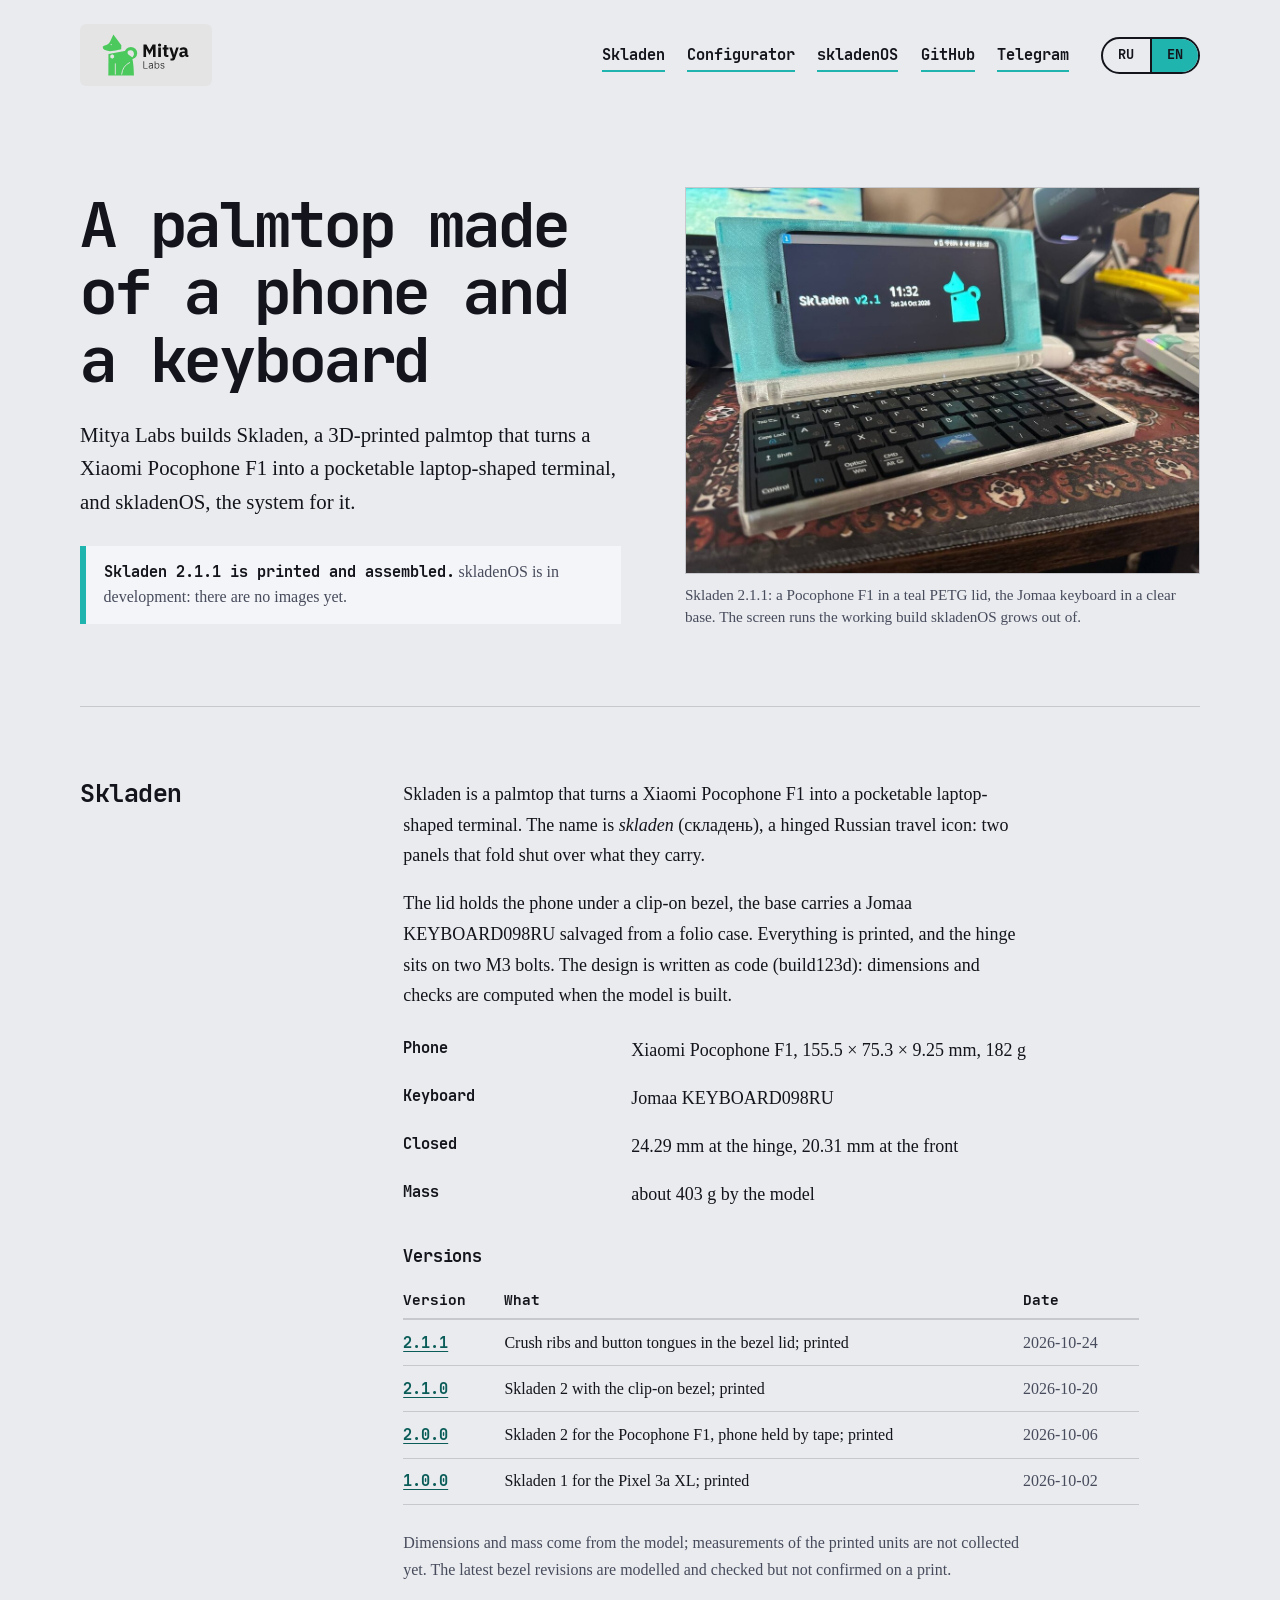
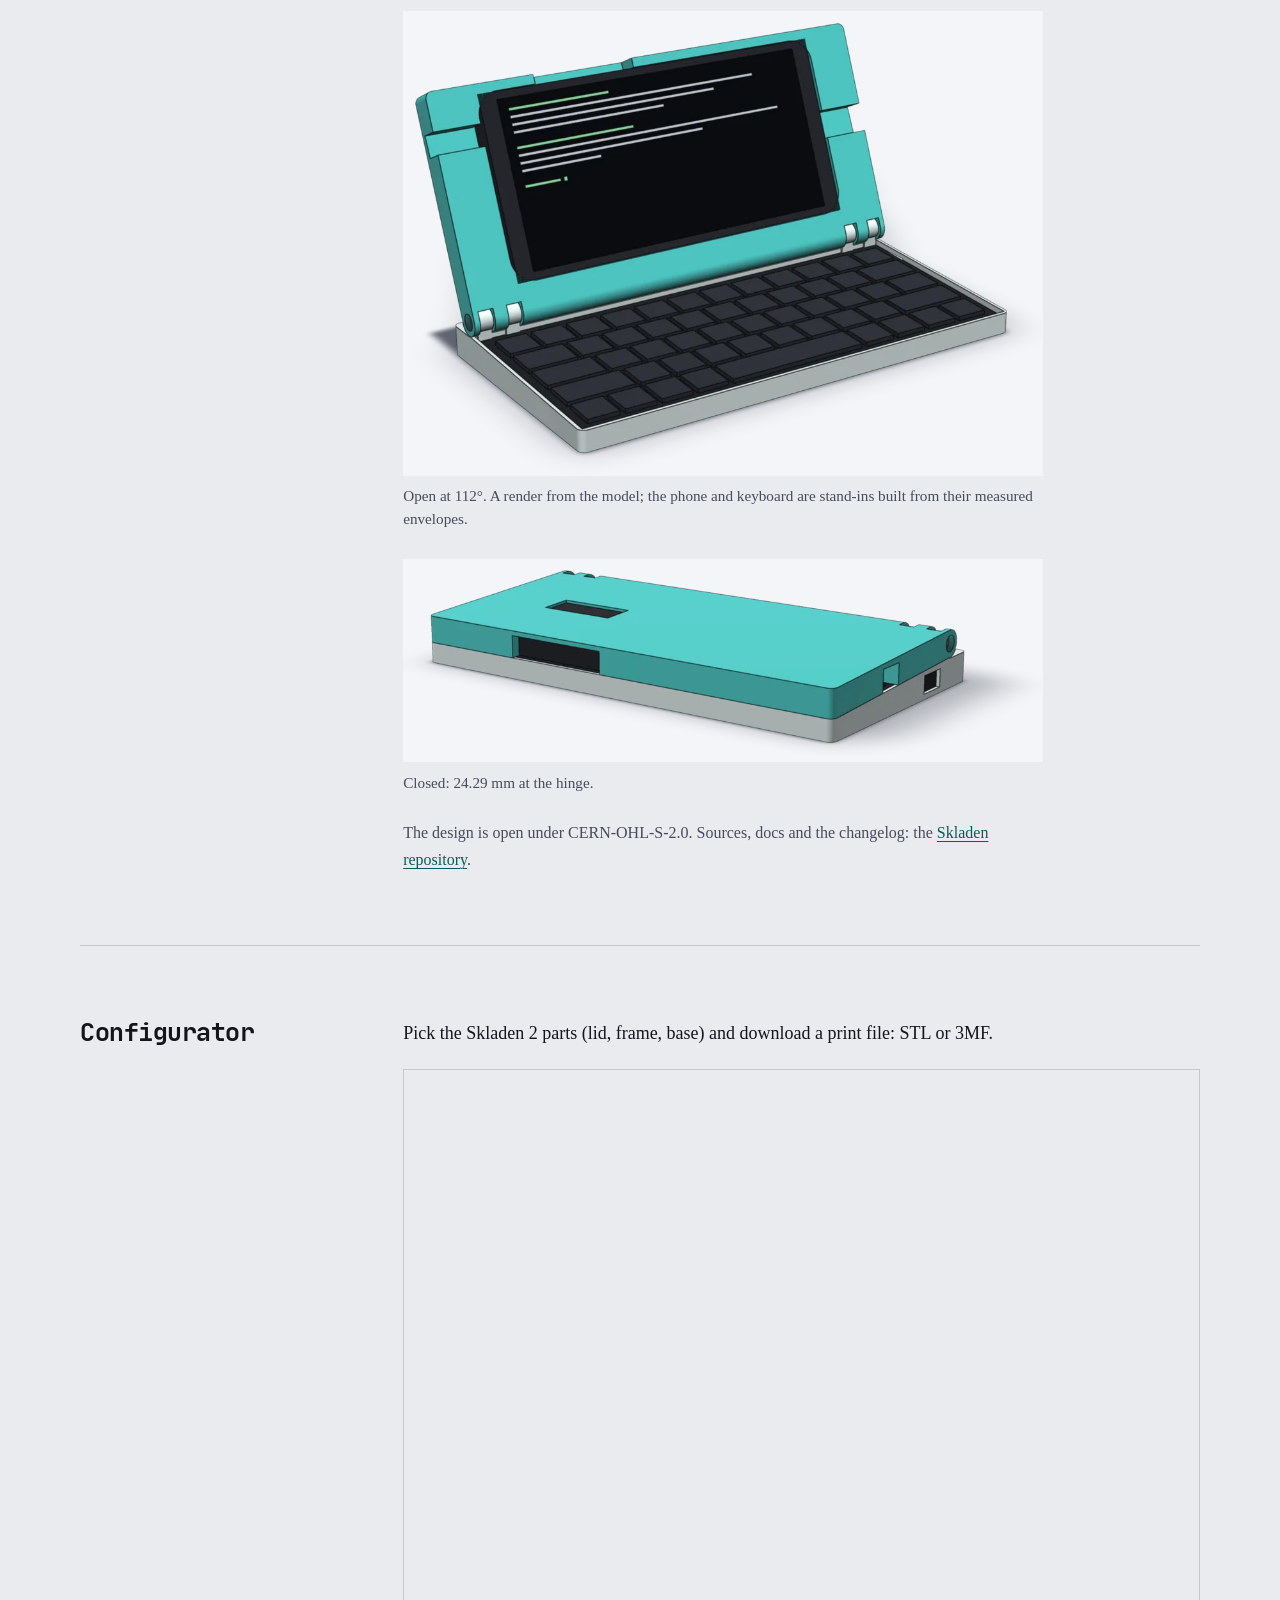
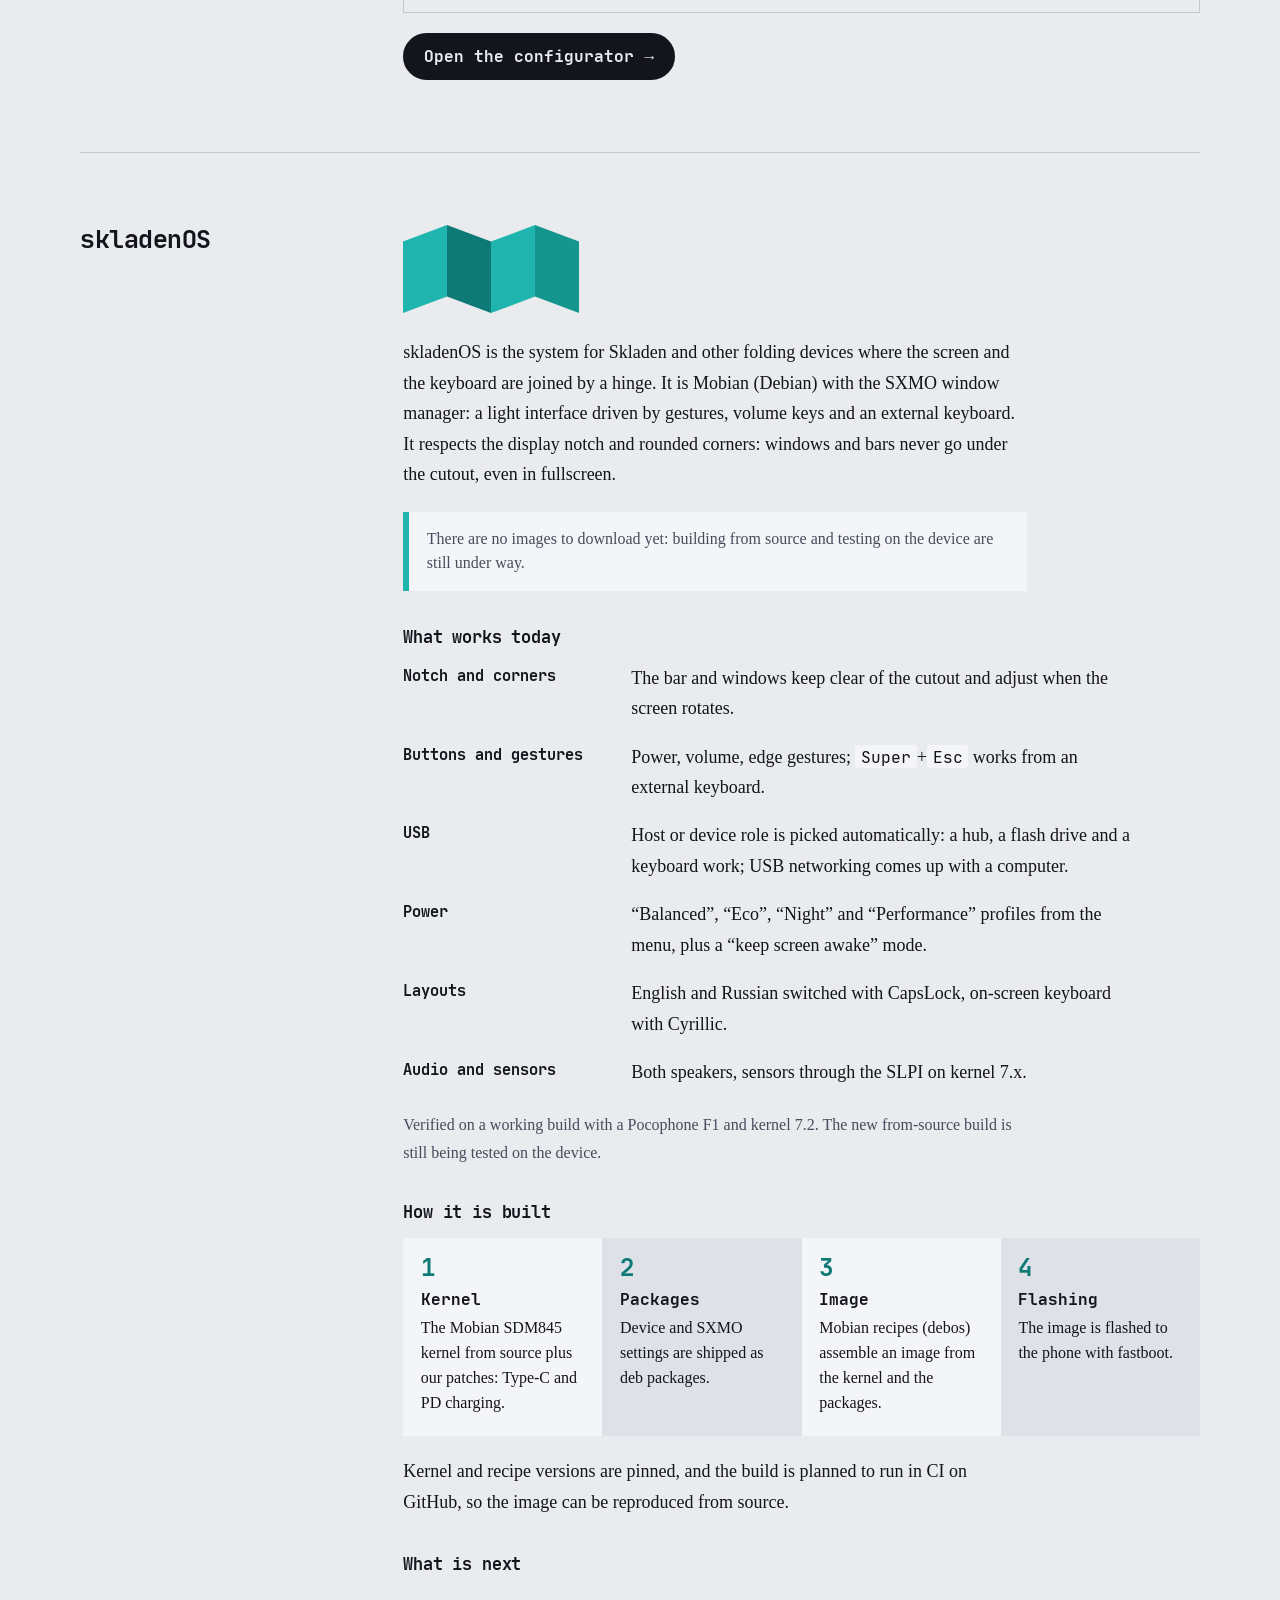
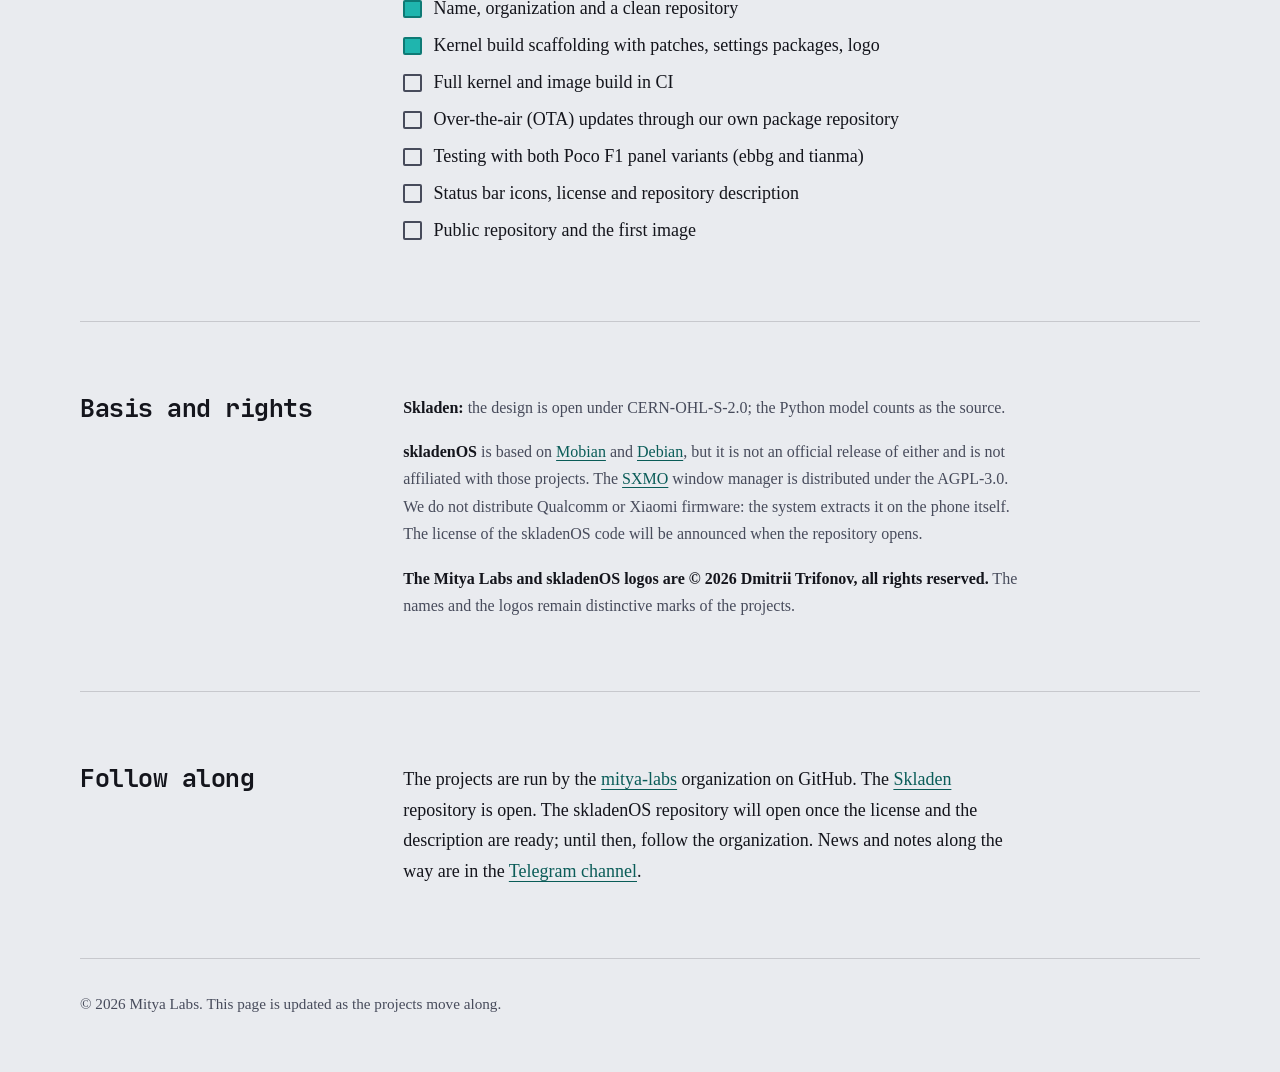
==== commit ae8b0f6a: "Сайт: бирюзовая палитра вместо жёлтой, фото и рендеры напечатанного Skladen 2.1.1 Co-Authored-By: Cl" ====
--- a/en/index.html
+++ b/en/index.html
@@ -53,11 +53,11 @@
   <div>
     <h1>A palmtop made of a phone and a keyboard</h1>
     <p class="lede">Mitya Labs builds Skladen, a 3D-printed palmtop that turns a Xiaomi Pocophone F1 into a pocketable laptop-shaped terminal, and skladenOS, the system for it.</p>
-    <p class="status"><strong>Skladen 2.1 is printed and assembled.</strong> skladenOS is in development: there are no images yet.</p>
+    <p class="status"><strong>Skladen 2.1.1 is printed and assembled.</strong> skladenOS is in development: there are no images yet.</p>
   </div>
   <figure class="shot">
-    <img src="../assets/img/skladen2-photo.jpg" width="1100" height="729" alt="The printed Skladen 2.1 on a desk, open: a Pocophone F1 under the clip-on bezel in a transparent lid, the Jomaa keyboard in the base">
-    <figcaption>Skladen 2.1.0: a Pocophone F1 in a transparent PETG lid, the Jomaa keyboard in the base. The screen runs the working build skladenOS grows out of.</figcaption>
+    <img src="../assets/img/skladen2-photo.jpg" width="1100" height="825" alt="The printed Skladen 2.1.1 on a desk, open: a Pocophone F1 under the clip-on bezel in a teal lid, the Jomaa keyboard in a clear base">
+    <figcaption>Skladen 2.1.1: a Pocophone F1 in a teal PETG lid, the Jomaa keyboard in a clear base. The screen runs the working build skladenOS grows out of.</figcaption>
   </figure>
 </div>
 
@@ -66,7 +66,7 @@
 <p>The lid holds the phone under a clip-on bezel, the base carries a Jomaa KEYBOARD098RU salvaged from a folio case. Everything is printed, and the hinge sits on two M3 bolts. The design is written as code (build123d): dimensions and checks are computed when the model is built.</p>
 <dl class="feat"><dt>Phone</dt><dd>Xiaomi Pocophone F1, 155.5 × 75.3 × 9.25 mm, 182 g</dd><dt>Keyboard</dt><dd>Jomaa KEYBOARD098RU</dd><dt>Closed</dt><dd>24.29 mm at the hinge, 20.31 mm at the front</dd><dt>Mass</dt><dd>about 403 g by the model</dd></dl>
 <h3>Versions</h3>
-<div class="table-wrap"><table class="ver"><thead><tr><th scope="col">Version</th><th scope="col">What</th><th scope="col">Date</th></tr></thead><tbody><tr><td><a href="https://github.com/mitya-labs/skladen/tree/v2.1.0">2.1.0</a></td><td>Skladen 2 with the clip-on bezel; printed</td><td>2026-10-20</td></tr><tr><td><a href="https://github.com/mitya-labs/skladen/tree/v2.0.0">2.0.0</a></td><td>Skladen 2 for the Pocophone F1, phone held by tape; printed</td><td>2026-10-06</td></tr><tr><td><a href="https://github.com/mitya-labs/skladen/tree/v1.0.0">1.0.0</a></td><td>Skladen 1 for the Pixel 3a XL; printed</td><td>2026-10-02</td></tr></tbody></table></div>
+<div class="table-wrap"><table class="ver"><thead><tr><th scope="col">Version</th><th scope="col">What</th><th scope="col">Date</th></tr></thead><tbody><tr><td><a href="https://github.com/mitya-labs/skladen/tree/v2.1.1">2.1.1</a></td><td>Crush ribs and button tongues in the bezel lid; printed</td><td>2026-10-24</td></tr><tr><td><a href="https://github.com/mitya-labs/skladen/tree/v2.1.0">2.1.0</a></td><td>Skladen 2 with the clip-on bezel; printed</td><td>2026-10-20</td></tr><tr><td><a href="https://github.com/mitya-labs/skladen/tree/v2.0.0">2.0.0</a></td><td>Skladen 2 for the Pocophone F1, phone held by tape; printed</td><td>2026-10-06</td></tr><tr><td><a href="https://github.com/mitya-labs/skladen/tree/v1.0.0">1.0.0</a></td><td>Skladen 1 for the Pixel 3a XL; printed</td><td>2026-10-02</td></tr></tbody></table></div>
 <p class="note">Dimensions and mass come from the model; measurements of the printed units are not collected yet. The latest bezel revisions are modelled and checked but not confirmed on a print.</p>
 <figure class="render"><img src="../assets/img/skladen2-open.webp" width="1000" height="726" alt="Skladen 2 rendered open at 112 degrees: the phone in the lid showing a terminal, the keyboard in the base" loading="lazy"><figcaption>Open at 112°. A render from the model; the phone and keyboard are stand-ins built from their measured envelopes.</figcaption></figure>
 <figure class="render"><img src="../assets/img/skladen2-closed.webp" width="1000" height="318" alt="Skladen 2 rendered closed, seen from the front right" loading="lazy"><figcaption>Closed: 24.29 mm at the hinge.</figcaption></figure>
--- a/style.css
+++ b/style.css
@@ -8,10 +8,10 @@
   --ink: #14151C;
   --muted: #474B5B;
   --crease: rgba(20, 21, 28, .16);
-  --fold-light: #F5B800;
-  --fold-mid: #D9A000;
-  --fold-dark: #B8860B;
-  --link: #7A5600;
+  --fold-light: #1FB5AE;
+  --fold-mid: #14968F;
+  --fold-dark: #0E7A75;
+  --link: #0A5C58;
   --focus: #14151C;
   --mono: "JetBrains Mono", ui-monospace, "SF Mono", Menlo, Consolas, monospace;
   --serif: "Iowan Old Style", "Palatino Linotype", Palatino, "Source Serif 4", Georgia, serif;
@@ -25,11 +25,11 @@
     --ink: #E8E9EF;
     --muted: #A5A9BA;
     --crease: rgba(255, 255, 255, .14);
-    --fold-light: #FFE55C;
-    --fold-mid: #E0C247;
-    --fold-dark: #B89B33;
-    --link: #FFE55C;
-    --focus: #FFE55C;
+    --fold-light: #5EEADB;
+    --fold-mid: #3FCFC0;
+    --fold-dark: #2AA79B;
+    --link: #5EEADB;
+    --focus: #5EEADB;
   }
 }
 
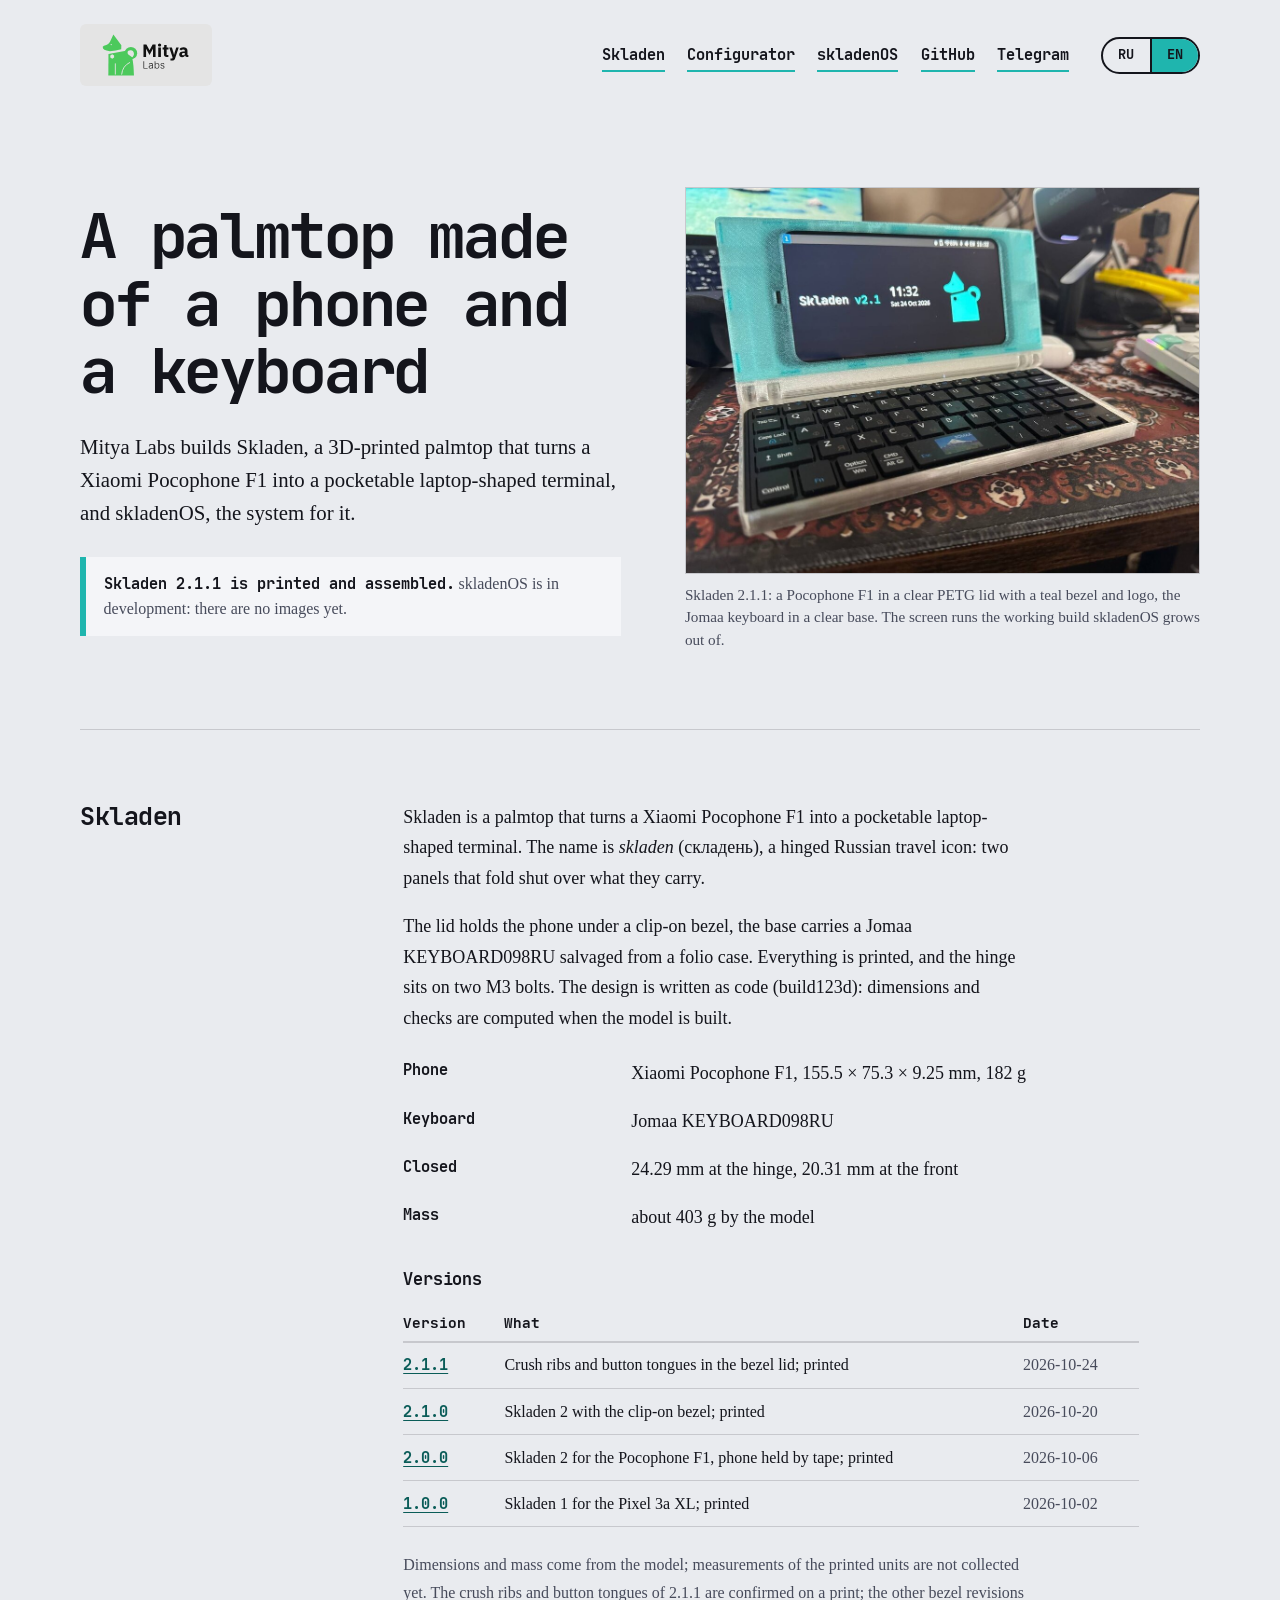
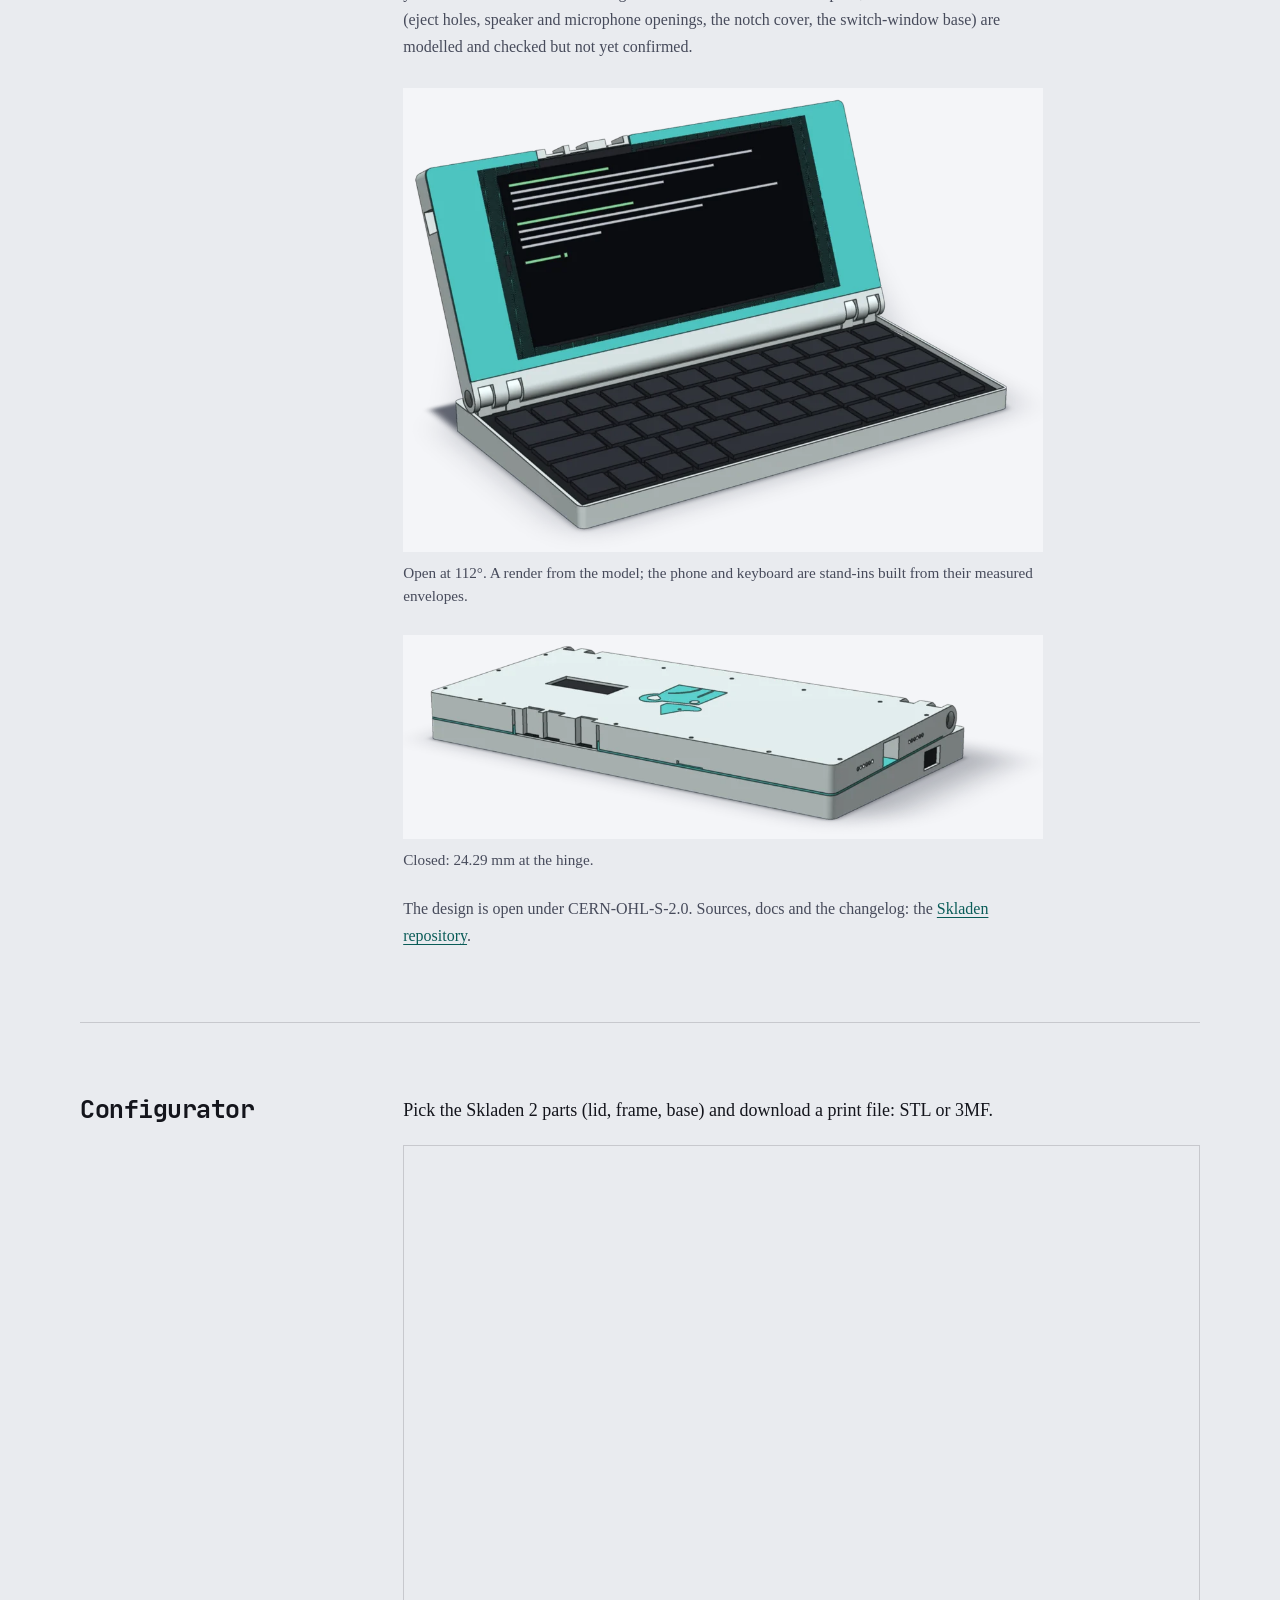
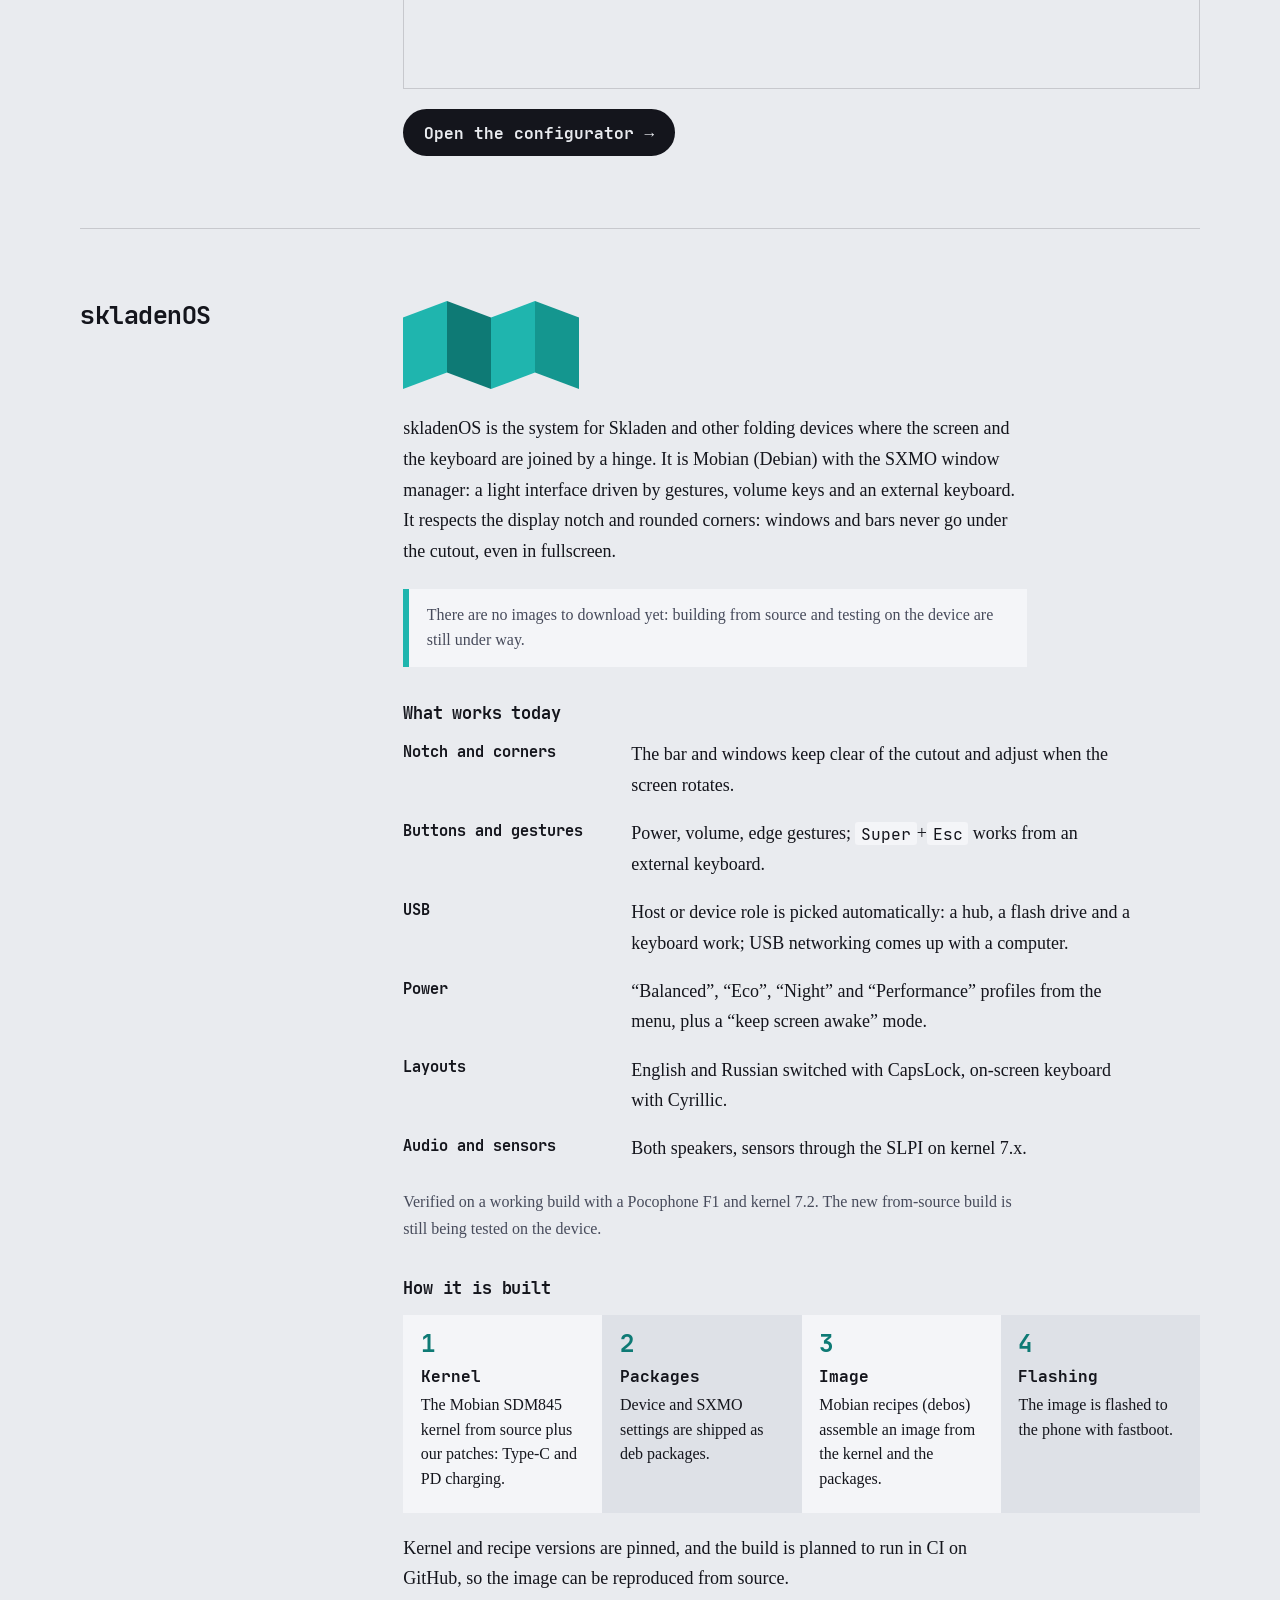
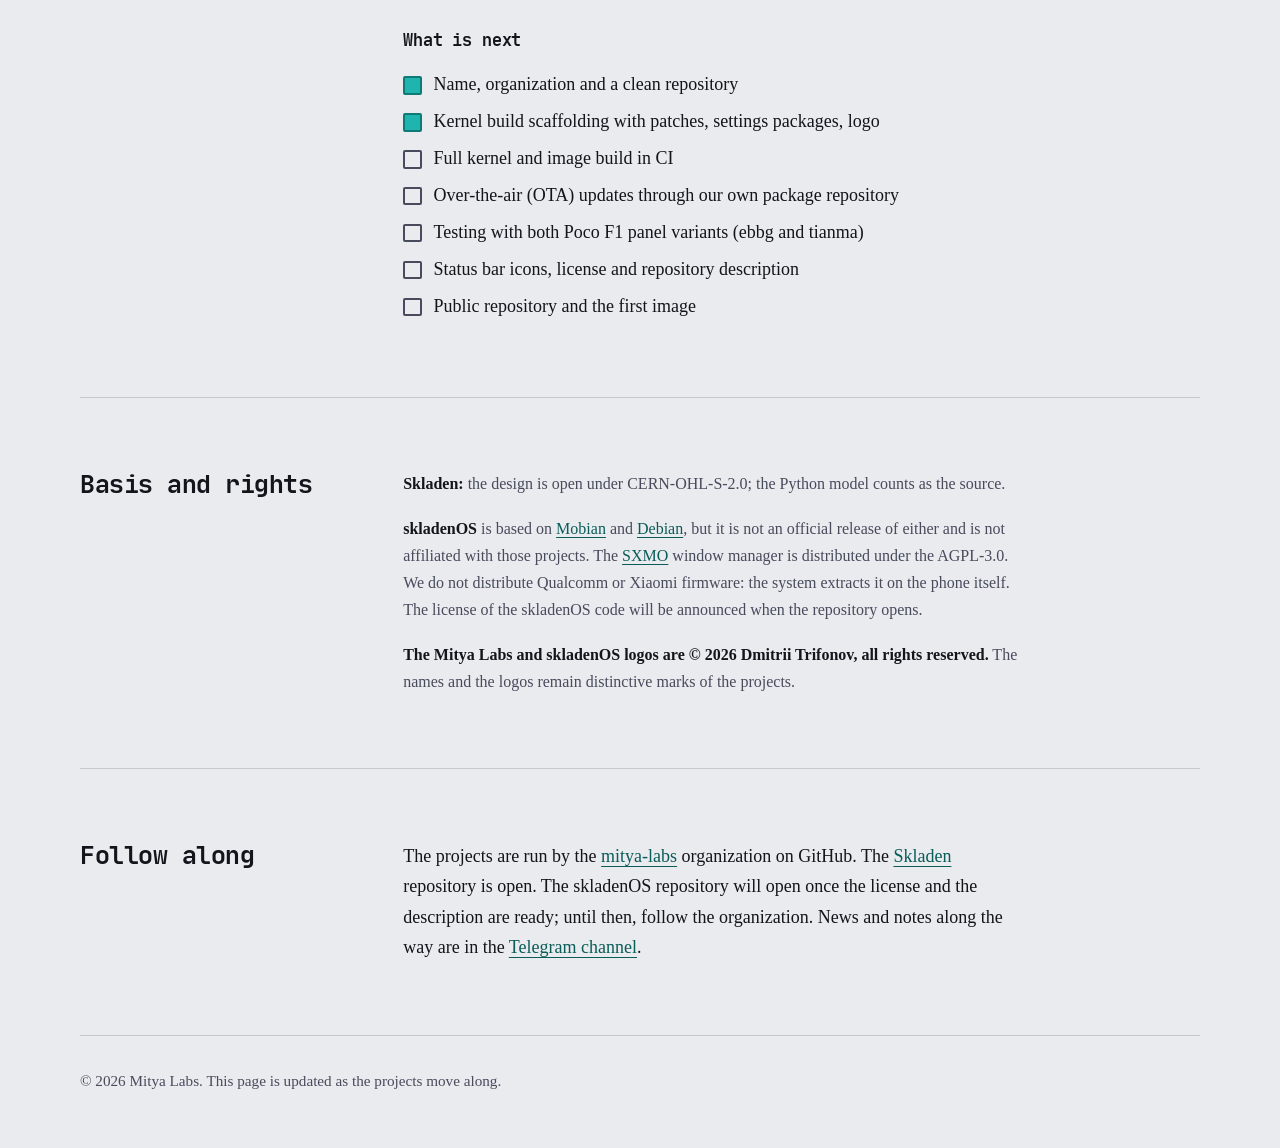
==== commit 08c2e018: "Сайт: прозрачные крышка и база, бирюзовые рамка и логотип; фраза под таблицей версий Co-Authored-By:" ====
--- a/en/index.html
+++ b/en/index.html
@@ -56,8 +56,8 @@
     <p class="status"><strong>Skladen 2.1.1 is printed and assembled.</strong> skladenOS is in development: there are no images yet.</p>
   </div>
   <figure class="shot">
-    <img src="../assets/img/skladen2-photo.jpg" width="1100" height="825" alt="The printed Skladen 2.1.1 on a desk, open: a Pocophone F1 under the clip-on bezel in a teal lid, the Jomaa keyboard in a clear base">
-    <figcaption>Skladen 2.1.1: a Pocophone F1 in a teal PETG lid, the Jomaa keyboard in a clear base. The screen runs the working build skladenOS grows out of.</figcaption>
+    <img src="../assets/img/skladen2-photo.jpg" width="1100" height="825" alt="The printed Skladen 2.1.1 on a desk, open: a Pocophone F1 under the clip-on bezel in a clear lid with a teal bezel and logo, the Jomaa keyboard in a clear base">
+    <figcaption>Skladen 2.1.1: a Pocophone F1 in a clear PETG lid with a teal bezel and logo, the Jomaa keyboard in a clear base. The screen runs the working build skladenOS grows out of.</figcaption>
   </figure>
 </div>
 
@@ -67,7 +67,7 @@
 <dl class="feat"><dt>Phone</dt><dd>Xiaomi Pocophone F1, 155.5 × 75.3 × 9.25 mm, 182 g</dd><dt>Keyboard</dt><dd>Jomaa KEYBOARD098RU</dd><dt>Closed</dt><dd>24.29 mm at the hinge, 20.31 mm at the front</dd><dt>Mass</dt><dd>about 403 g by the model</dd></dl>
 <h3>Versions</h3>
 <div class="table-wrap"><table class="ver"><thead><tr><th scope="col">Version</th><th scope="col">What</th><th scope="col">Date</th></tr></thead><tbody><tr><td><a href="https://github.com/mitya-labs/skladen/tree/v2.1.1">2.1.1</a></td><td>Crush ribs and button tongues in the bezel lid; printed</td><td>2026-10-24</td></tr><tr><td><a href="https://github.com/mitya-labs/skladen/tree/v2.1.0">2.1.0</a></td><td>Skladen 2 with the clip-on bezel; printed</td><td>2026-10-20</td></tr><tr><td><a href="https://github.com/mitya-labs/skladen/tree/v2.0.0">2.0.0</a></td><td>Skladen 2 for the Pocophone F1, phone held by tape; printed</td><td>2026-10-06</td></tr><tr><td><a href="https://github.com/mitya-labs/skladen/tree/v1.0.0">1.0.0</a></td><td>Skladen 1 for the Pixel 3a XL; printed</td><td>2026-10-02</td></tr></tbody></table></div>
-<p class="note">Dimensions and mass come from the model; measurements of the printed units are not collected yet. The latest bezel revisions are modelled and checked but not confirmed on a print.</p>
+<p class="note">Dimensions and mass come from the model; measurements of the printed units are not collected yet. The crush ribs and button tongues of 2.1.1 are confirmed on a print; the other bezel revisions (eject holes, speaker and microphone openings, the notch cover, the switch-window base) are modelled and checked but not yet confirmed.</p>
 <figure class="render"><img src="../assets/img/skladen2-open.webp" width="1000" height="726" alt="Skladen 2 rendered open at 112 degrees: the phone in the lid showing a terminal, the keyboard in the base" loading="lazy"><figcaption>Open at 112°. A render from the model; the phone and keyboard are stand-ins built from their measured envelopes.</figcaption></figure>
 <figure class="render"><img src="../assets/img/skladen2-closed.webp" width="1000" height="318" alt="Skladen 2 rendered closed, seen from the front right" loading="lazy"><figcaption>Closed: 24.29 mm at the hinge.</figcaption></figure>
 <p class="note">The design is open under CERN-OHL-S-2.0. Sources, docs and the changelog: the <a href="https://github.com/mitya-labs/skladen">Skladen repository</a>.</p>
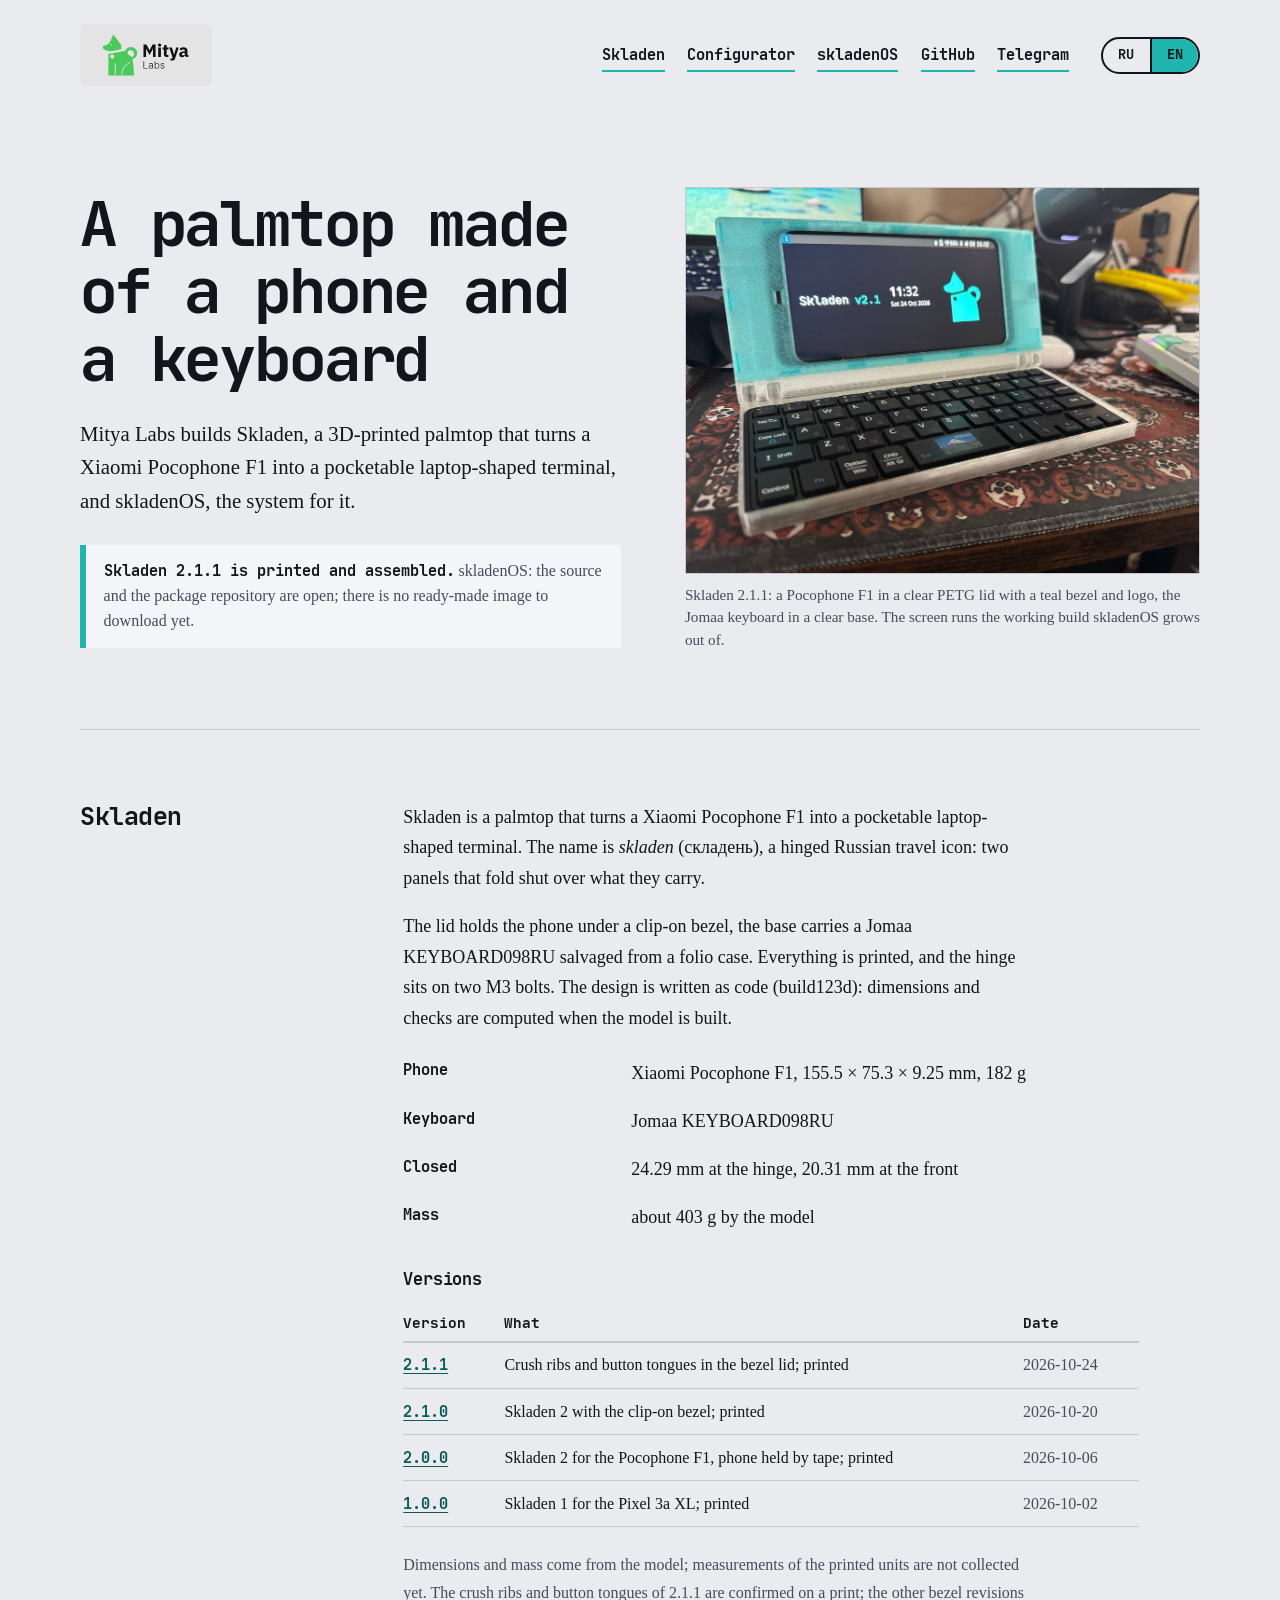
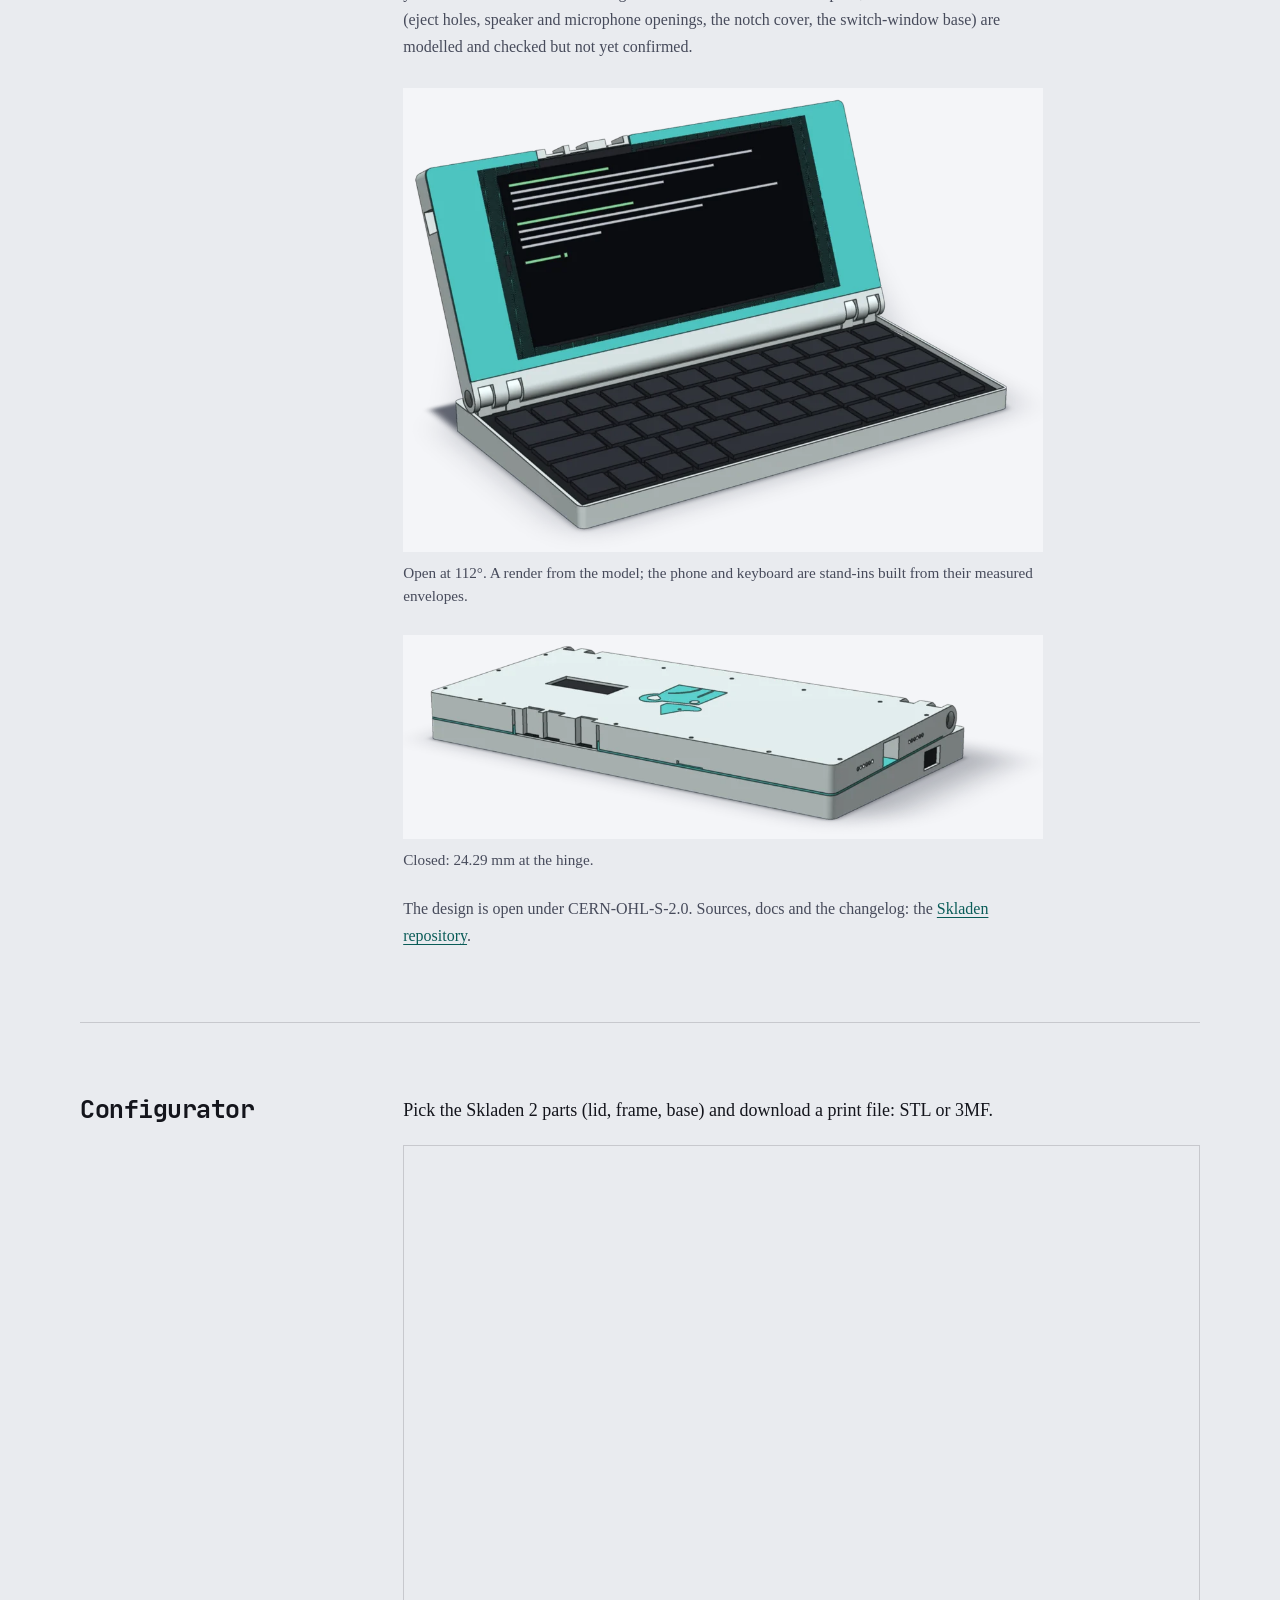
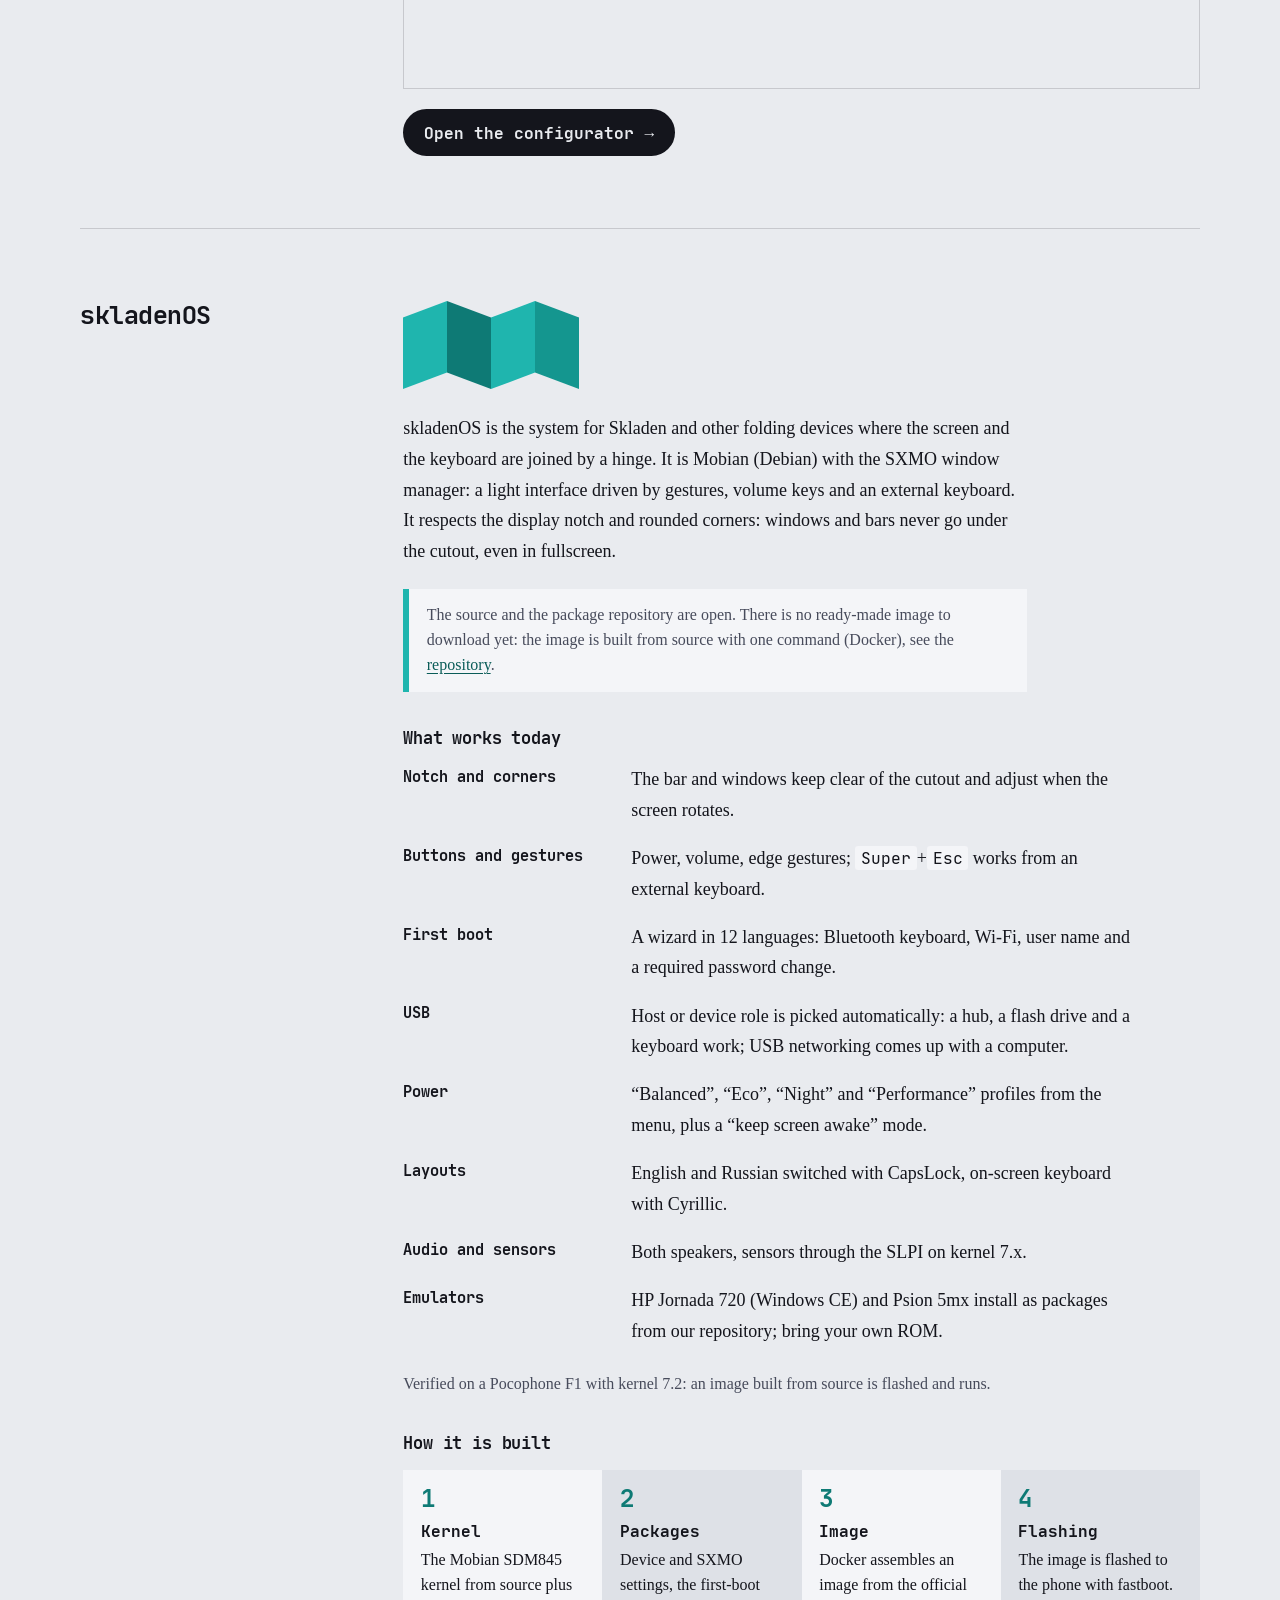
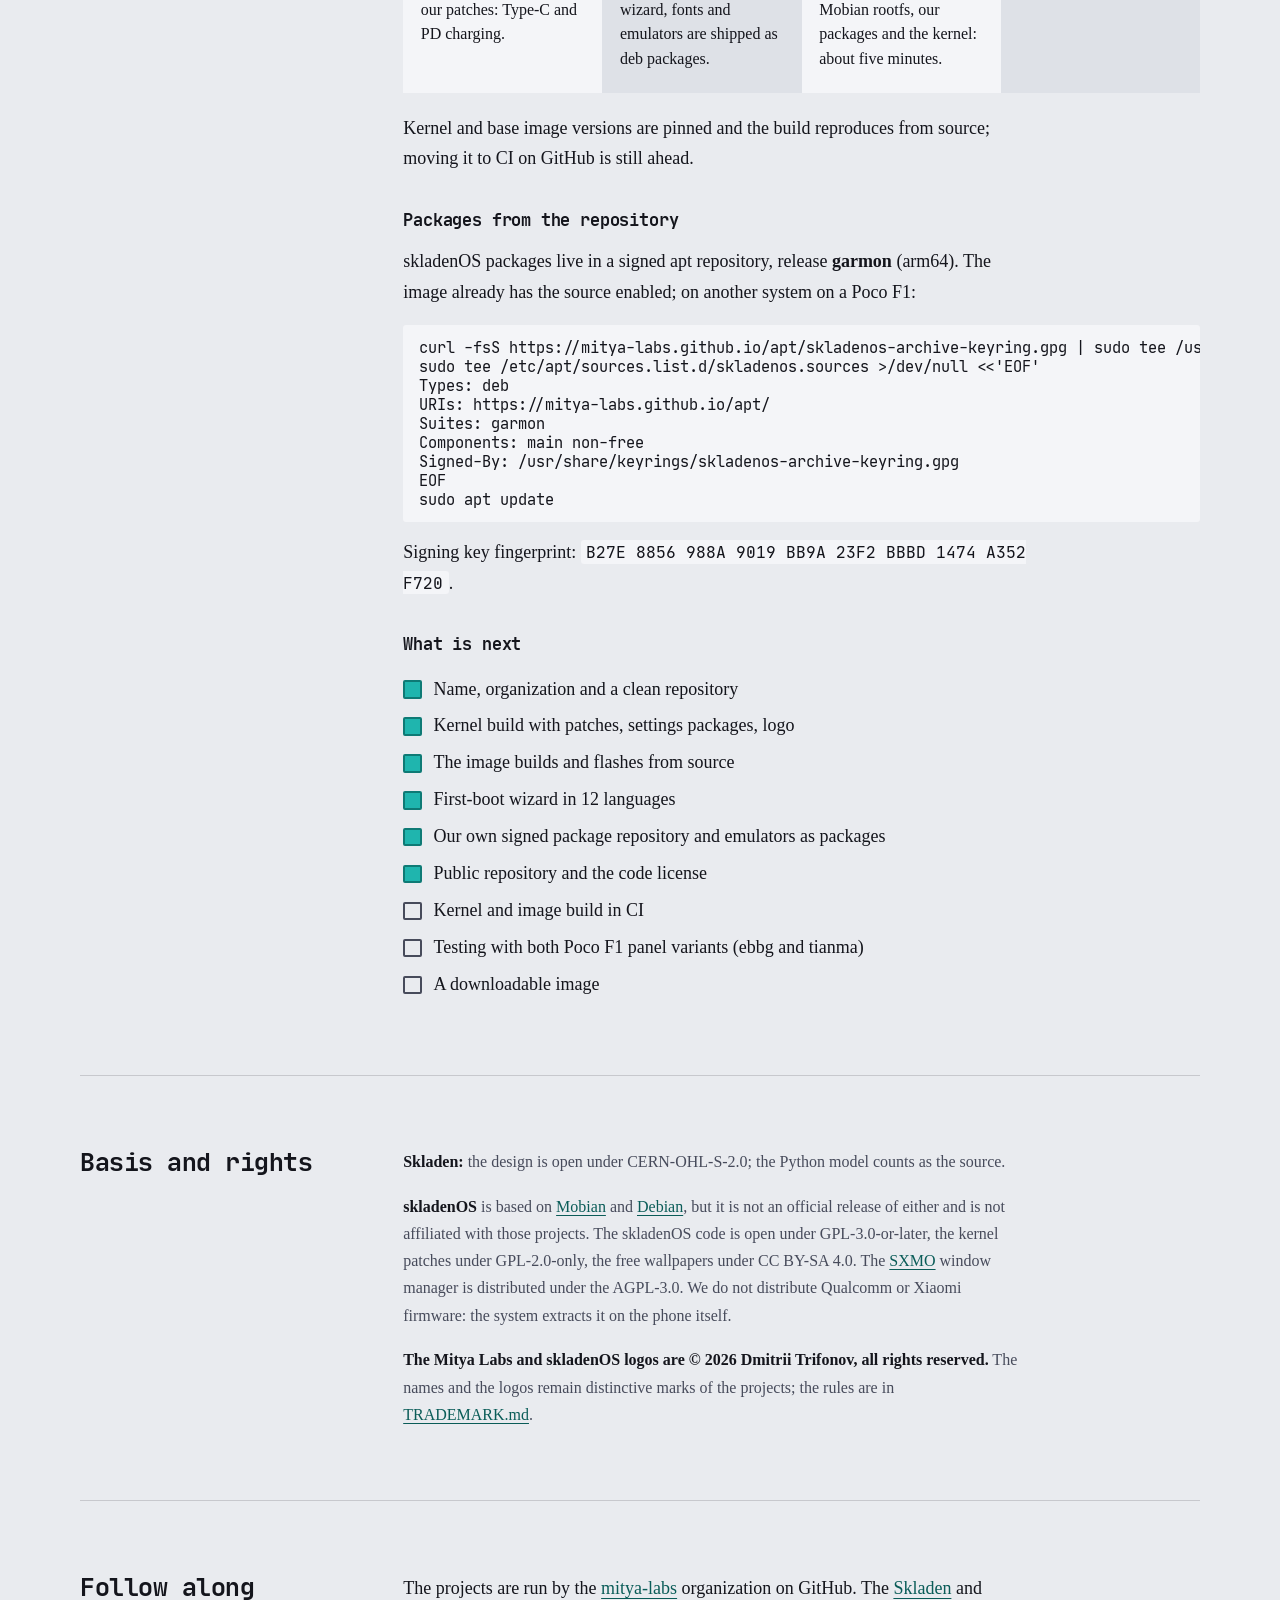
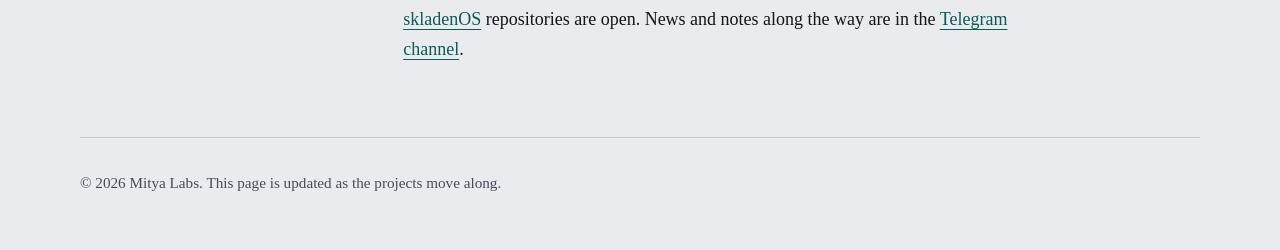
==== commit ddb615f7: "Сайт: раздел skladenOS актуализирован (репозиторий и apt открыты, мастер, эмуляторы, как собирается," ====
--- a/en/index.html
+++ b/en/index.html
@@ -53,7 +53,7 @@
   <div>
     <h1>A palmtop made of a phone and a keyboard</h1>
     <p class="lede">Mitya Labs builds Skladen, a 3D-printed palmtop that turns a Xiaomi Pocophone F1 into a pocketable laptop-shaped terminal, and skladenOS, the system for it.</p>
-    <p class="status"><strong>Skladen 2.1.1 is printed and assembled.</strong> skladenOS is in development: there are no images yet.</p>
+    <p class="status"><strong>Skladen 2.1.1 is printed and assembled.</strong> skladenOS: the source and the package repository are open; there is no ready-made image to download yet.</p>
   </div>
   <figure class="shot">
     <img src="../assets/img/skladen2-photo.jpg" width="1100" height="825" alt="The printed Skladen 2.1.1 on a desk, open: a Pocophone F1 under the clip-on bezel in a clear lid with a teal bezel and logo, the Jomaa keyboard in a clear base">
@@ -78,20 +78,32 @@
 <section class="cols" id="skladenos"><h2>skladenOS</h2><div class="body">
 <svg class="mark" viewBox="0 0 320 160" role="img" aria-label="skladenOS mark: four folded panels"><polygon class="p1" points="0,30 80,0 80,130 0,160"/><polygon class="p2" points="80,0 160,30 160,160 80,130"/><polygon class="p3" points="160,30 240,0 240,130 160,160"/><polygon class="p4" points="240,0 320,30 320,160 240,130"/></svg>
 <p>skladenOS is the system for Skladen and other folding devices where the screen and the keyboard are joined by a hinge. It is Mobian (Debian) with the SXMO window manager: a light interface driven by gestures, volume keys and an external keyboard. It respects the display notch and rounded corners: windows and bars never go under the cutout, even in fullscreen.</p>
-<p class="status">There are no images to download yet: building from source and testing on the device are still under way.</p>
+<p class="status">The source and the package repository are open. There is no ready-made image to download yet: the image is built from source with one command (Docker), see the <a href="https://github.com/mitya-labs/skladenos">repository</a>.</p>
 <h3>What works today</h3>
-<dl class="feat"><dt>Notch and corners</dt><dd>The bar and windows keep clear of the cutout and adjust when the screen rotates.</dd><dt>Buttons and gestures</dt><dd>Power, volume, edge gestures; <kbd>Super</kbd>+<kbd>Esc</kbd> works from an external keyboard.</dd><dt>USB</dt><dd>Host or device role is picked automatically: a hub, a flash drive and a keyboard work; USB networking comes up with a computer.</dd><dt>Power</dt><dd>“Balanced”, “Eco”, “Night” and “Performance” profiles from the menu, plus a “keep screen awake” mode.</dd><dt>Layouts</dt><dd>English and Russian switched with CapsLock, on-screen keyboard with Cyrillic.</dd><dt>Audio and sensors</dt><dd>Both speakers, sensors through the SLPI on kernel 7.x.</dd></dl>
-<p class="note">Verified on a working build with a Pocophone F1 and kernel 7.2. The new from-source build is still being tested on the device.</p>
+<dl class="feat"><dt>Notch and corners</dt><dd>The bar and windows keep clear of the cutout and adjust when the screen rotates.</dd><dt>Buttons and gestures</dt><dd>Power, volume, edge gestures; <kbd>Super</kbd>+<kbd>Esc</kbd> works from an external keyboard.</dd><dt>First boot</dt><dd>A wizard in 12 languages: Bluetooth keyboard, Wi-Fi, user name and a required password change.</dd><dt>USB</dt><dd>Host or device role is picked automatically: a hub, a flash drive and a keyboard work; USB networking comes up with a computer.</dd><dt>Power</dt><dd>“Balanced”, “Eco”, “Night” and “Performance” profiles from the menu, plus a “keep screen awake” mode.</dd><dt>Layouts</dt><dd>English and Russian switched with CapsLock, on-screen keyboard with Cyrillic.</dd><dt>Audio and sensors</dt><dd>Both speakers, sensors through the SLPI on kernel 7.x.</dd><dt>Emulators</dt><dd>HP Jornada 720 (Windows CE) and Psion 5mx install as packages from our repository; bring your own ROM.</dd></dl>
+<p class="note">Verified on a Pocophone F1 with kernel 7.2: an image built from source is flashed and runs.</p>
 <h3>How it is built</h3>
-<ol class="steps"><li><b>Kernel</b>The Mobian SDM845 kernel from source plus our patches: Type-C and PD charging.</li><li><b>Packages</b>Device and SXMO settings are shipped as deb packages.</li><li><b>Image</b>Mobian recipes (debos) assemble an image from the kernel and the packages.</li><li><b>Flashing</b>The image is flashed to the phone with fastboot.</li></ol>
-<p>Kernel and recipe versions are pinned, and the build is planned to run in CI on GitHub, so the image can be reproduced from source.</p>
+<ol class="steps"><li><b>Kernel</b>The Mobian SDM845 kernel from source plus our patches: Type-C and PD charging.</li><li><b>Packages</b>Device and SXMO settings, the first-boot wizard, fonts and emulators are shipped as deb packages.</li><li><b>Image</b>Docker assembles an image from the official Mobian rootfs, our packages and the kernel: about five minutes.</li><li><b>Flashing</b>The image is flashed to the phone with fastboot.</li></ol>
+<p>Kernel and base image versions are pinned and the build reproduces from source; moving it to CI on GitHub is still ahead.</p>
+<h3>Packages from the repository</h3>
+<p>skladenOS packages live in a signed apt repository, release <b>garmon</b> (arm64). The image already has the source enabled; on another system on a Poco F1:</p>
+<pre><code>curl -fsS https://mitya-labs.github.io/apt/skladenos-archive-keyring.gpg | sudo tee /usr/share/keyrings/skladenos-archive-keyring.gpg &gt;/dev/null
+sudo tee /etc/apt/sources.list.d/skladenos.sources &gt;/dev/null &lt;&lt;'EOF'
+Types: deb
+URIs: https://mitya-labs.github.io/apt/
+Suites: garmon
+Components: main non-free
+Signed-By: /usr/share/keyrings/skladenos-archive-keyring.gpg
+EOF
+sudo apt update</code></pre>
+<p>Signing key fingerprint: <code>B27E 8856 988A 9019 BB9A 23F2 BBBD 1474 A352 F720</code>.</p>
 <h3>What is next</h3>
-<ul class="road"><li class="done">Name, organization and a clean repository</li><li class="done">Kernel build scaffolding with patches, settings packages, logo</li><li>Full kernel and image build in CI</li><li>Over-the-air (OTA) updates through our own package repository</li><li>Testing with both Poco F1 panel variants (ebbg and tianma)</li><li>Status bar icons, license and repository description</li><li>Public repository and the first image</li></ul>
+<ul class="road"><li class="done">Name, organization and a clean repository</li><li class="done">Kernel build with patches, settings packages, logo</li><li class="done">The image builds and flashes from source</li><li class="done">First-boot wizard in 12 languages</li><li class="done">Our own signed package repository and emulators as packages</li><li class="done">Public repository and the code license</li><li>Kernel and image build in CI</li><li>Testing with both Poco F1 panel variants (ebbg and tianma)</li><li>A downloadable image</li></ul>
 </div></section>
 
-<section class="cols"><h2>Basis and rights</h2><div class="body fine"><p><strong>Skladen:</strong> the design is open under CERN-OHL-S-2.0; the Python model counts as the source.</p><p><strong>skladenOS</strong> is based on <a href="https://mobian.org">Mobian</a> and <a href="https://www.debian.org">Debian</a>, but it is not an official release of either and is not affiliated with those projects. The <a href="https://sxmo.org">SXMO</a> window manager is distributed under the AGPL-3.0. We do not distribute Qualcomm or Xiaomi firmware: the system extracts it on the phone itself. The license of the skladenOS code will be announced when the repository opens.</p><p><strong>The Mitya Labs and skladenOS logos are © 2026 Dmitrii Trifonov, all rights reserved.</strong> The names and the logos remain distinctive marks of the projects.</p></div></section>
+<section class="cols"><h2>Basis and rights</h2><div class="body fine"><p><strong>Skladen:</strong> the design is open under CERN-OHL-S-2.0; the Python model counts as the source.</p><p><strong>skladenOS</strong> is based on <a href="https://mobian.org">Mobian</a> and <a href="https://www.debian.org">Debian</a>, but it is not an official release of either and is not affiliated with those projects. The skladenOS code is open under GPL-3.0-or-later, the kernel patches under GPL-2.0-only, the free wallpapers under CC BY-SA 4.0. The <a href="https://sxmo.org">SXMO</a> window manager is distributed under the AGPL-3.0. We do not distribute Qualcomm or Xiaomi firmware: the system extracts it on the phone itself.</p><p><strong>The Mitya Labs and skladenOS logos are © 2026 Dmitrii Trifonov, all rights reserved.</strong> The names and the logos remain distinctive marks of the projects; the rules are in <a href="https://github.com/mitya-labs/skladenos/blob/main/TRADEMARK.md">TRADEMARK.md</a>.</p></div></section>
 
-<section class="cols"><h2>Follow along</h2><div class="body"><p>The projects are run by the <a href="https://github.com/mitya-labs">mitya-labs</a> organization on GitHub. The <a href="https://github.com/mitya-labs/skladen">Skladen</a> repository is open. The skladenOS repository will open once the license and the description are ready; until then, follow the organization. News and notes along the way are in the <a href="https://t.me/dorimemmap">Telegram channel</a>.</p></div></section>
+<section class="cols"><h2>Follow along</h2><div class="body"><p>The projects are run by the <a href="https://github.com/mitya-labs">mitya-labs</a> organization on GitHub. The <a href="https://github.com/mitya-labs/skladen">Skladen</a> and <a href="https://github.com/mitya-labs/skladenos">skladenOS</a> repositories are open. News and notes along the way are in the <a href="https://t.me/dorimemmap">Telegram channel</a>.</p></div></section>
 </main>
 
 <footer>
--- a/style.css
+++ b/style.css
@@ -146,3 +146,6 @@
 a.cta { display: inline-block; font: 700 1rem/1 var(--mono); padding: .85rem 1.2rem; color: var(--paper); background: var(--ink); text-decoration: none; border: 2px solid var(--ink); border-radius: 999px; }
 a.cta:hover { background: transparent; color: var(--ink); }
 a.cta:focus-visible { outline: 3px solid var(--link); outline-offset: 3px; }
+
+pre { font: 400 .85em var(--mono); background: var(--sheet); padding: .8rem 1rem; border-radius: 3px; overflow-x: auto; }
+pre code { background: none; padding: 0; font: inherit; }
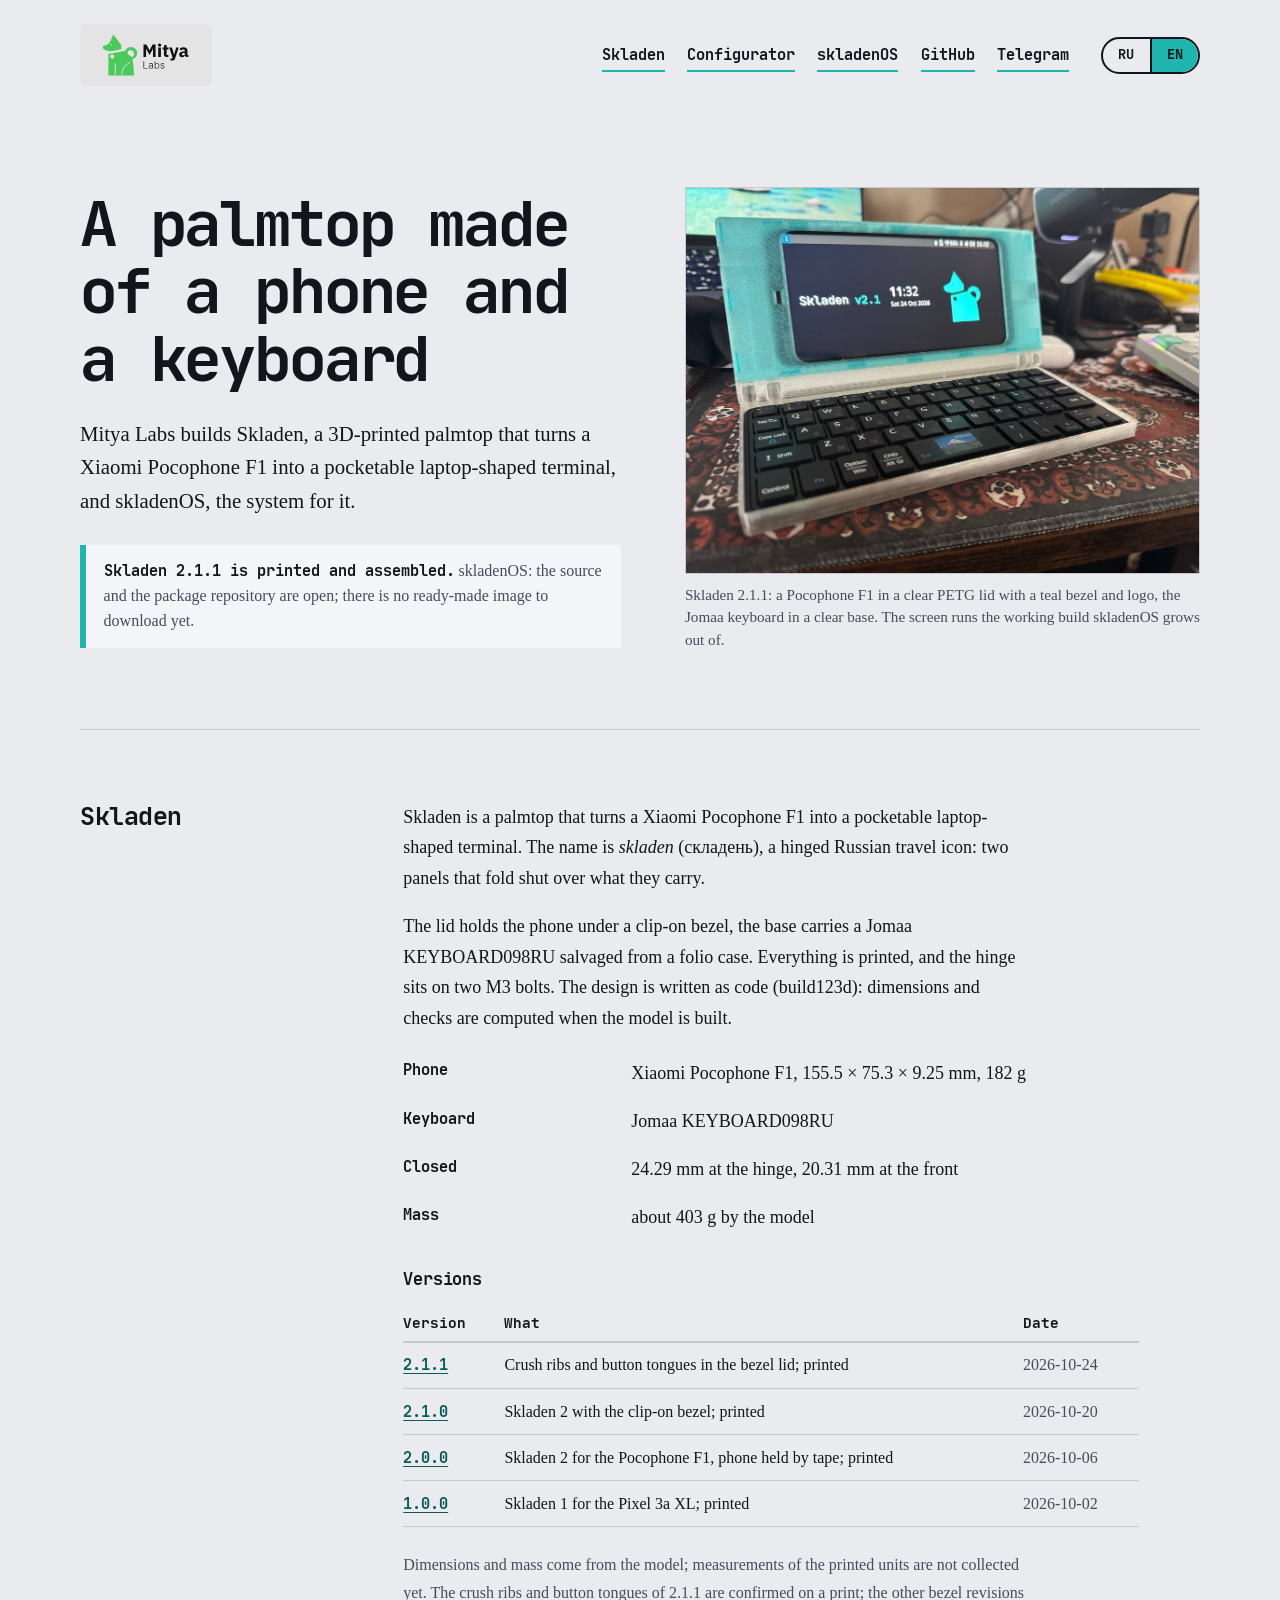
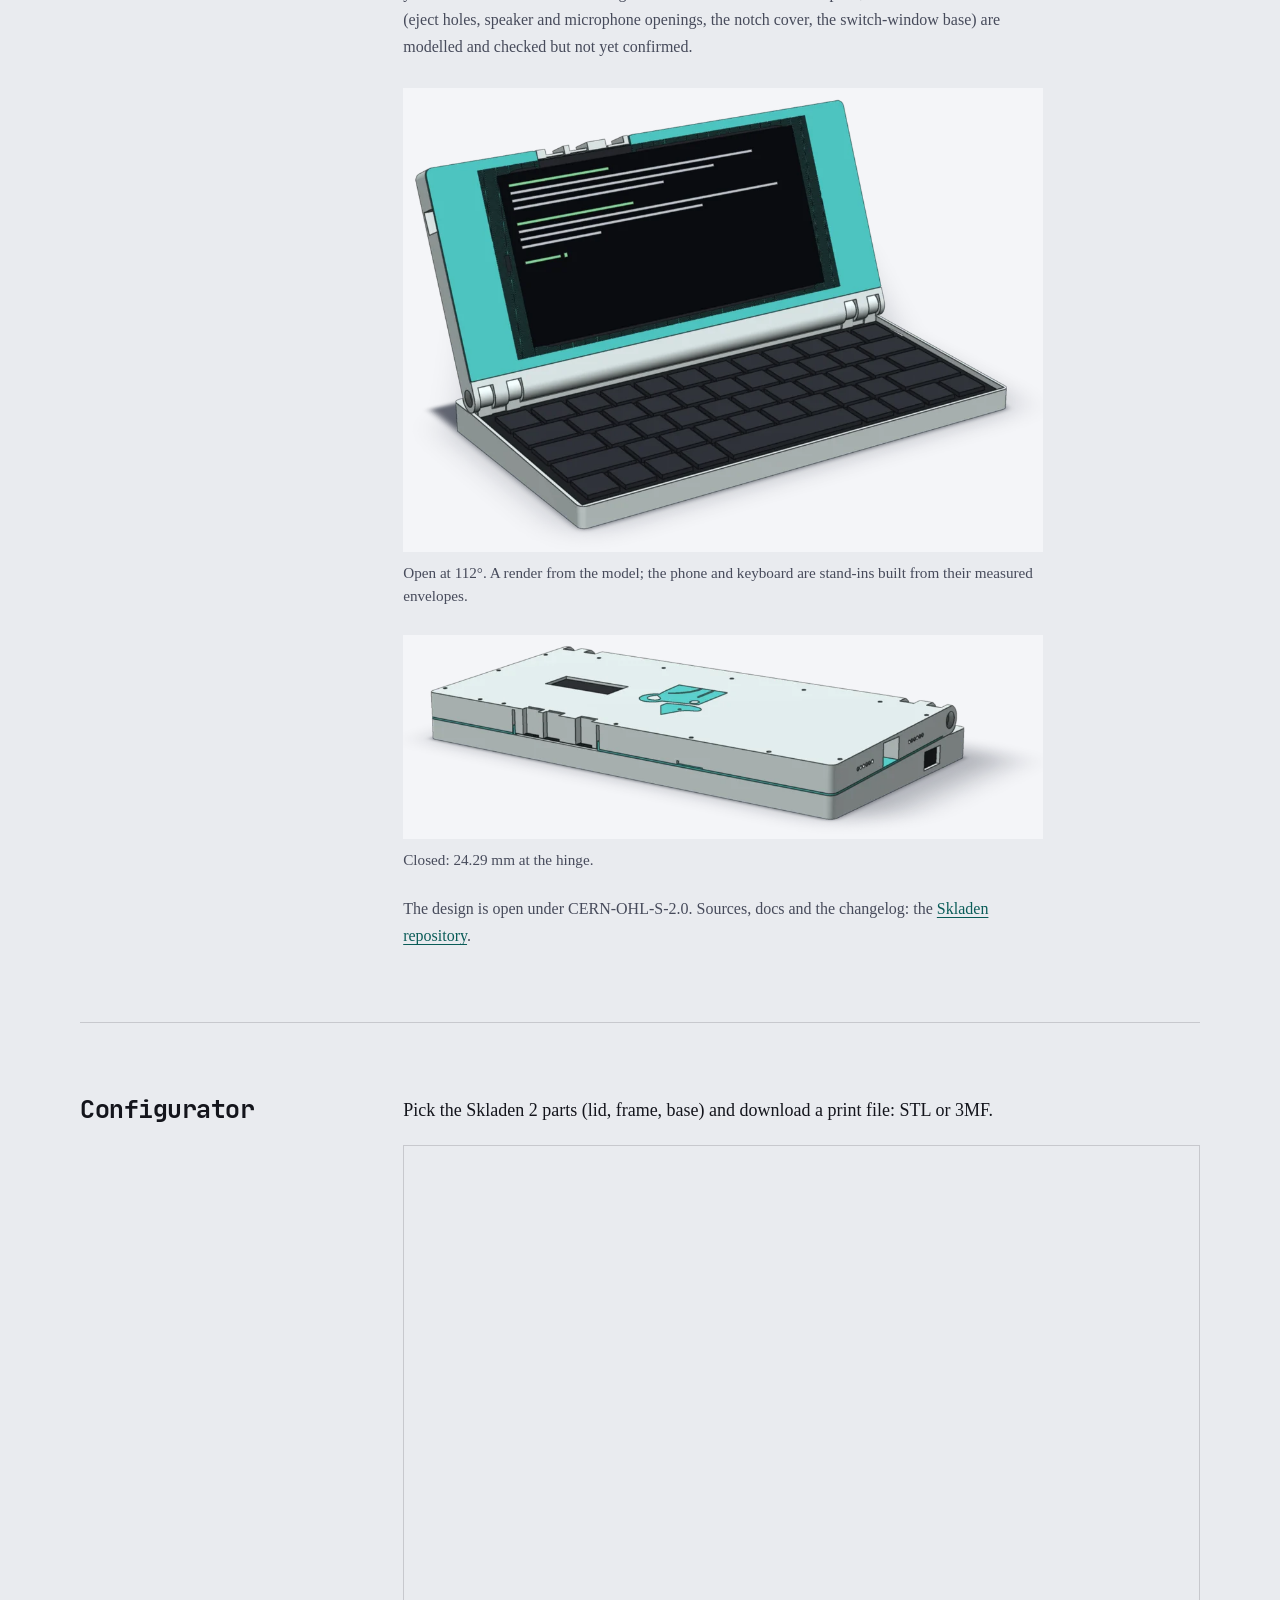
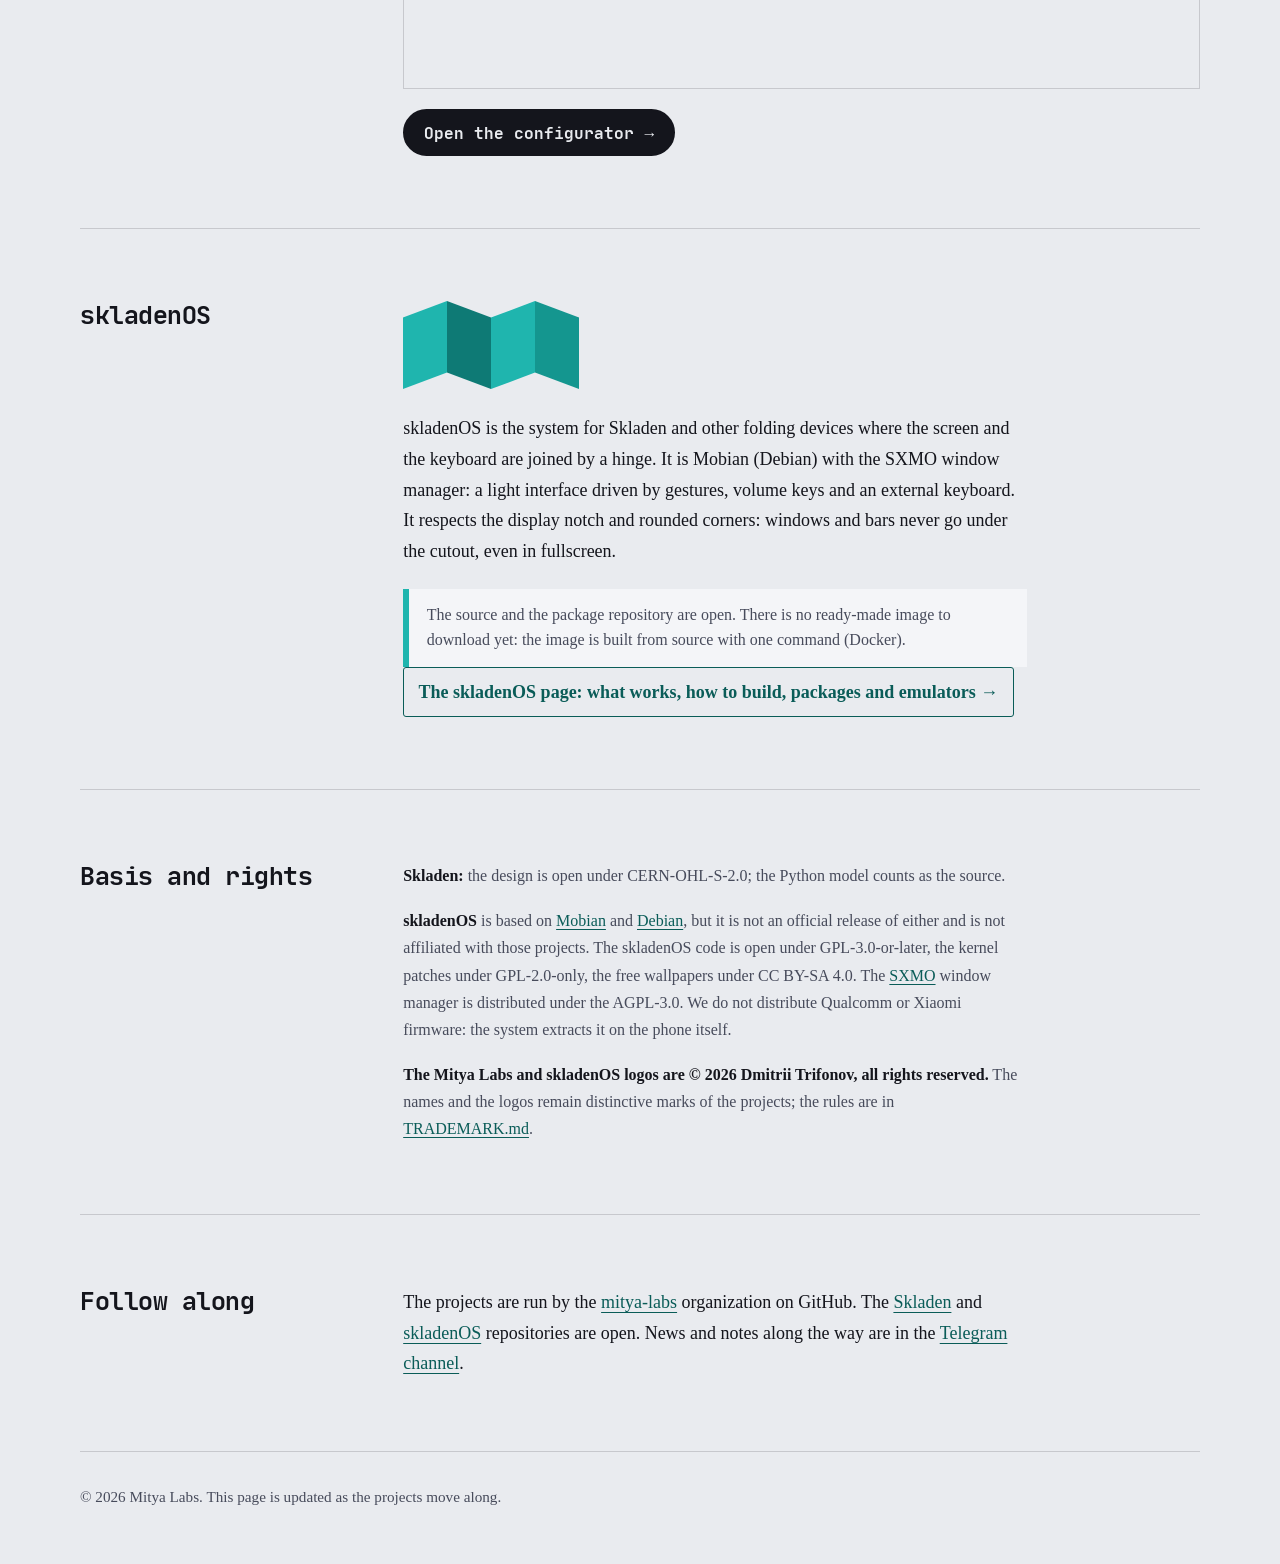
==== commit 12e0593c: "Сайт: отдельная страница skladenOS (ru/en): что работает, первая загрузка, сборка и прошивка, пакеты" ====
--- a/en/index.html
+++ b/en/index.html
@@ -78,27 +78,8 @@
 <section class="cols" id="skladenos"><h2>skladenOS</h2><div class="body">
 <svg class="mark" viewBox="0 0 320 160" role="img" aria-label="skladenOS mark: four folded panels"><polygon class="p1" points="0,30 80,0 80,130 0,160"/><polygon class="p2" points="80,0 160,30 160,160 80,130"/><polygon class="p3" points="160,30 240,0 240,130 160,160"/><polygon class="p4" points="240,0 320,30 320,160 240,130"/></svg>
 <p>skladenOS is the system for Skladen and other folding devices where the screen and the keyboard are joined by a hinge. It is Mobian (Debian) with the SXMO window manager: a light interface driven by gestures, volume keys and an external keyboard. It respects the display notch and rounded corners: windows and bars never go under the cutout, even in fullscreen.</p>
-<p class="status">The source and the package repository are open. There is no ready-made image to download yet: the image is built from source with one command (Docker), see the <a href="https://github.com/mitya-labs/skladenos">repository</a>.</p>
-<h3>What works today</h3>
-<dl class="feat"><dt>Notch and corners</dt><dd>The bar and windows keep clear of the cutout and adjust when the screen rotates.</dd><dt>Buttons and gestures</dt><dd>Power, volume, edge gestures; <kbd>Super</kbd>+<kbd>Esc</kbd> works from an external keyboard.</dd><dt>First boot</dt><dd>A wizard in 12 languages: Bluetooth keyboard, Wi-Fi, user name and a required password change.</dd><dt>USB</dt><dd>Host or device role is picked automatically: a hub, a flash drive and a keyboard work; USB networking comes up with a computer.</dd><dt>Power</dt><dd>“Balanced”, “Eco”, “Night” and “Performance” profiles from the menu, plus a “keep screen awake” mode.</dd><dt>Layouts</dt><dd>English and Russian switched with CapsLock, on-screen keyboard with Cyrillic.</dd><dt>Audio and sensors</dt><dd>Both speakers, sensors through the SLPI on kernel 7.x.</dd><dt>Emulators</dt><dd>HP Jornada 720 (Windows CE) and Psion 5mx install as packages from our repository; bring your own ROM.</dd></dl>
-<p class="note">Verified on a Pocophone F1 with kernel 7.2: an image built from source is flashed and runs.</p>
-<h3>How it is built</h3>
-<ol class="steps"><li><b>Kernel</b>The Mobian SDM845 kernel from source plus our patches: Type-C and PD charging.</li><li><b>Packages</b>Device and SXMO settings, the first-boot wizard, fonts and emulators are shipped as deb packages.</li><li><b>Image</b>Docker assembles an image from the official Mobian rootfs, our packages and the kernel: about five minutes.</li><li><b>Flashing</b>The image is flashed to the phone with fastboot.</li></ol>
-<p>Kernel and base image versions are pinned and the build reproduces from source; moving it to CI on GitHub is still ahead.</p>
-<h3>Packages from the repository</h3>
-<p>skladenOS packages live in a signed apt repository, release <b>garmon</b> (arm64). The image already has the source enabled; on another system on a Poco F1:</p>
-<pre><code>curl -fsS https://mitya-labs.github.io/apt/skladenos-archive-keyring.gpg | sudo tee /usr/share/keyrings/skladenos-archive-keyring.gpg &gt;/dev/null
-sudo tee /etc/apt/sources.list.d/skladenos.sources &gt;/dev/null &lt;&lt;'EOF'
-Types: deb
-URIs: https://mitya-labs.github.io/apt/
-Suites: garmon
-Components: main non-free
-Signed-By: /usr/share/keyrings/skladenos-archive-keyring.gpg
-EOF
-sudo apt update</code></pre>
-<p>Signing key fingerprint: <code>B27E 8856 988A 9019 BB9A 23F2 BBBD 1474 A352 F720</code>.</p>
-<h3>What is next</h3>
-<ul class="road"><li class="done">Name, organization and a clean repository</li><li class="done">Kernel build with patches, settings packages, logo</li><li class="done">The image builds and flashes from source</li><li class="done">First-boot wizard in 12 languages</li><li class="done">Our own signed package repository and emulators as packages</li><li class="done">Public repository and the code license</li><li>Kernel and image build in CI</li><li>Testing with both Poco F1 panel variants (ebbg and tianma)</li><li>A downloadable image</li></ul>
+<p class="status">The source and the package repository are open. There is no ready-made image to download yet: the image is built from source with one command (Docker).</p>
+<p><a class="btn" href="skladenos/">The skladenOS page: what works, how to build, packages and emulators →</a></p>
 </div></section>
 
 <section class="cols"><h2>Basis and rights</h2><div class="body fine"><p><strong>Skladen:</strong> the design is open under CERN-OHL-S-2.0; the Python model counts as the source.</p><p><strong>skladenOS</strong> is based on <a href="https://mobian.org">Mobian</a> and <a href="https://www.debian.org">Debian</a>, but it is not an official release of either and is not affiliated with those projects. The skladenOS code is open under GPL-3.0-or-later, the kernel patches under GPL-2.0-only, the free wallpapers under CC BY-SA 4.0. The <a href="https://sxmo.org">SXMO</a> window manager is distributed under the AGPL-3.0. We do not distribute Qualcomm or Xiaomi firmware: the system extracts it on the phone itself.</p><p><strong>The Mitya Labs and skladenOS logos are © 2026 Dmitrii Trifonov, all rights reserved.</strong> The names and the logos remain distinctive marks of the projects; the rules are in <a href="https://github.com/mitya-labs/skladenos/blob/main/TRADEMARK.md">TRADEMARK.md</a>.</p></div></section>
--- a/style.css
+++ b/style.css
@@ -149,3 +149,7 @@
 
 pre { font: 400 .85em var(--mono); background: var(--sheet); padding: .8rem 1rem; border-radius: 3px; overflow-x: auto; }
 pre code { background: none; padding: 0; font: inherit; }
+
+a.btn { display: inline-block; padding: .55rem .9rem; border: 1px solid currentColor; border-radius: 3px; font-weight: 700; text-decoration: none; }
+a.btn:hover, a.btn:focus-visible { background: var(--sheet); }
+header.top nav a[aria-current="page"] { text-decoration: underline; text-underline-offset: .25em; }
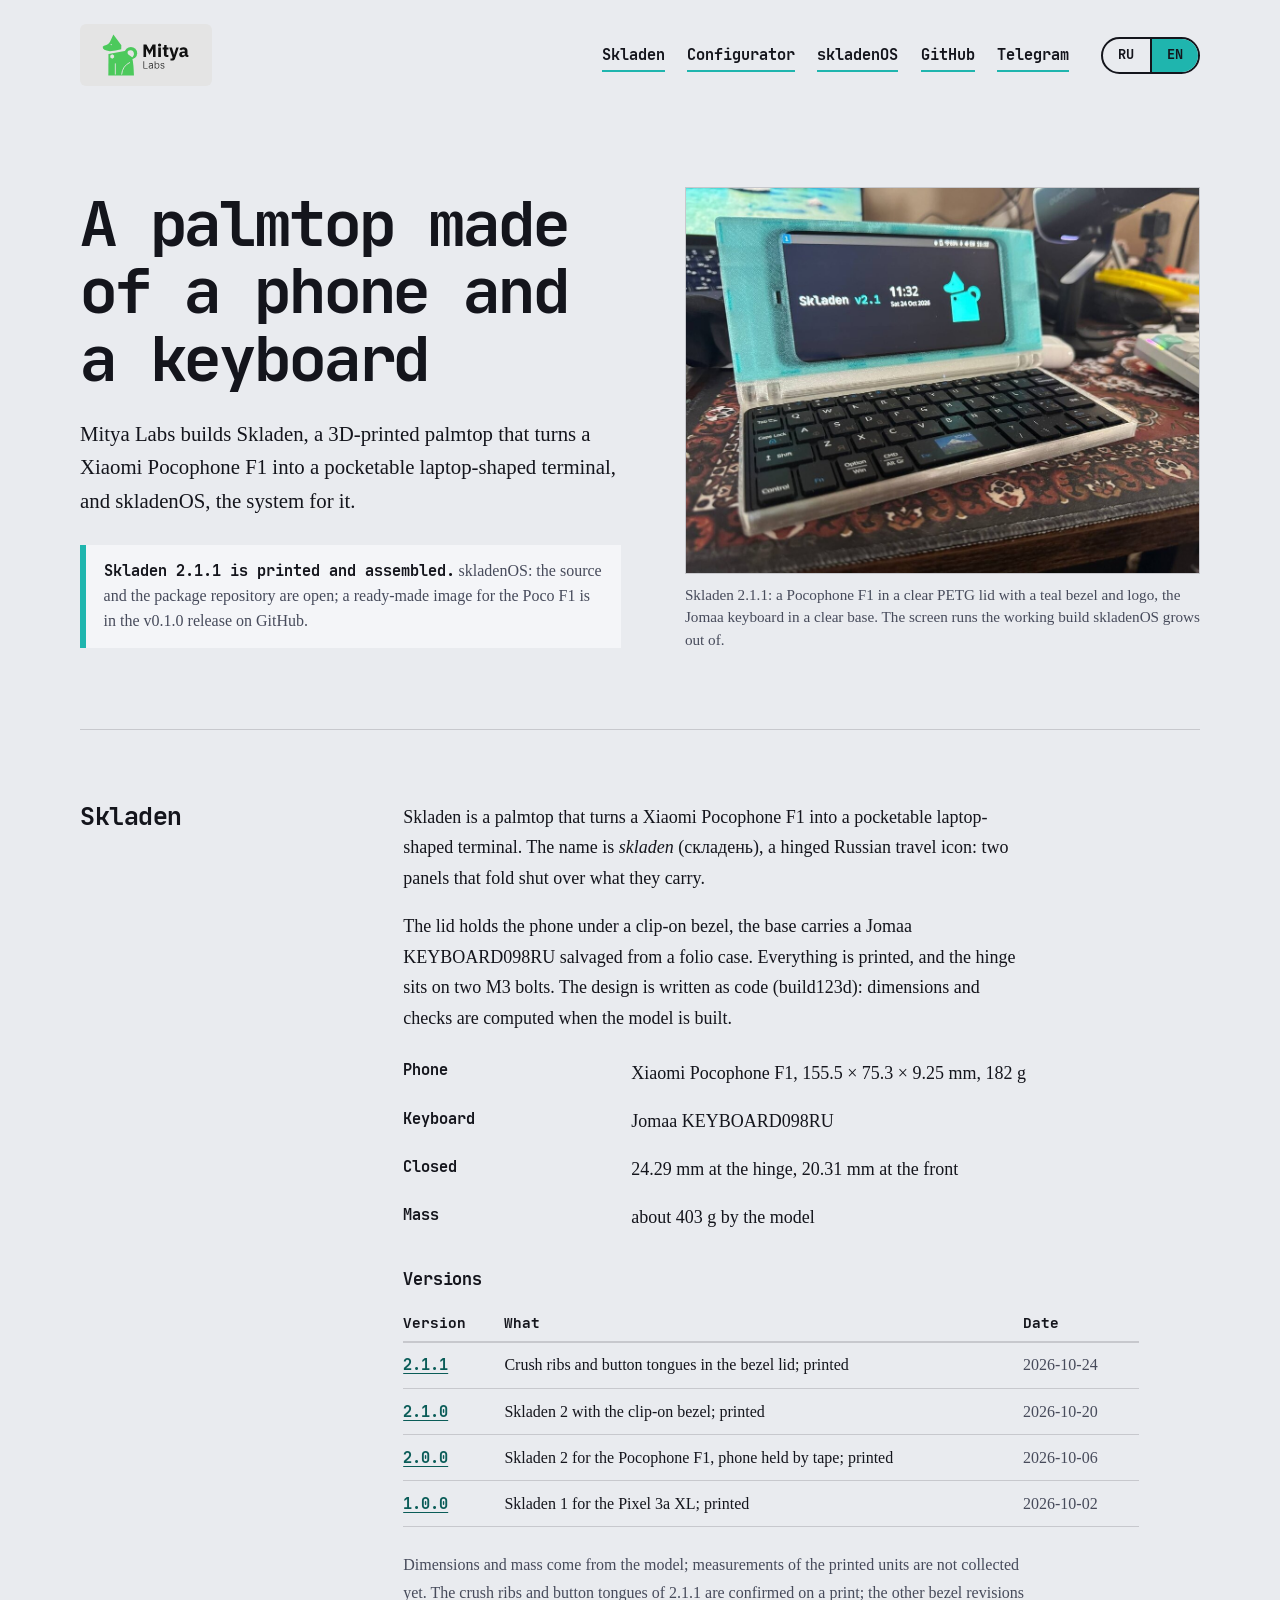
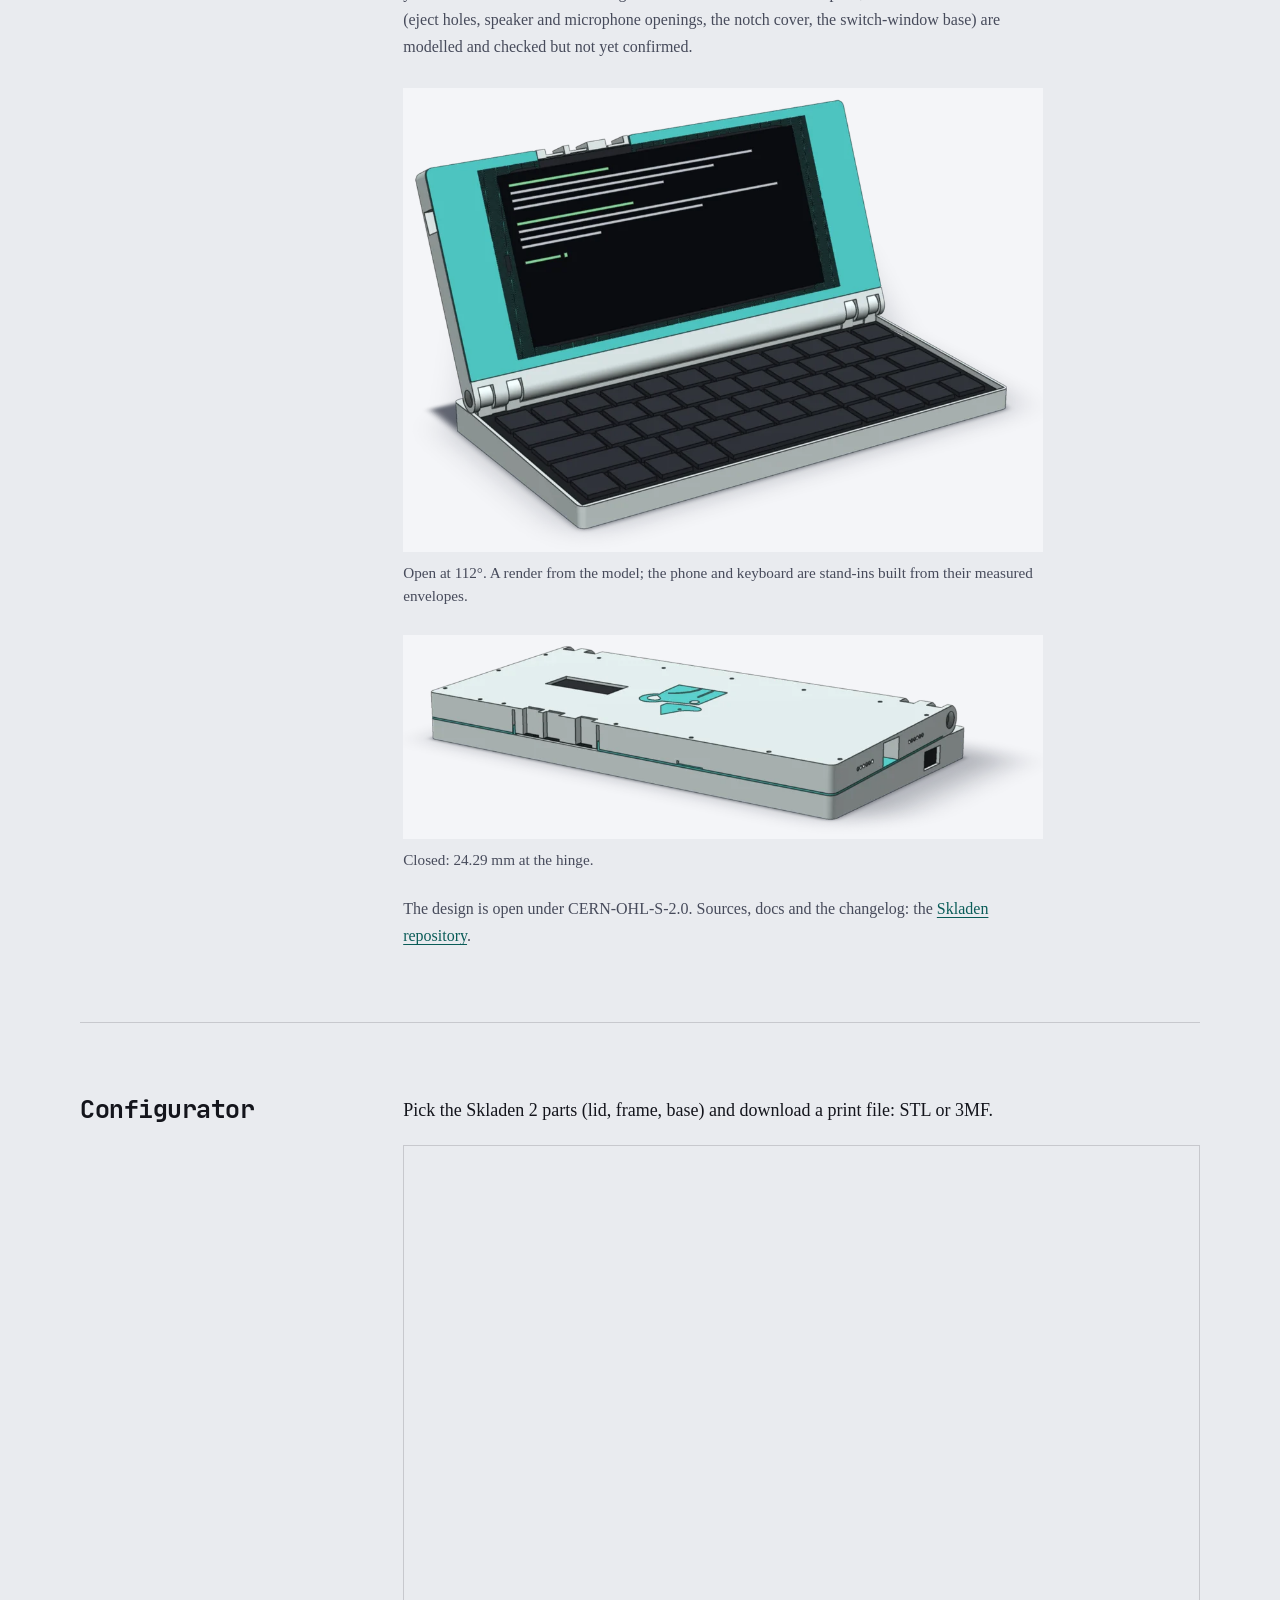
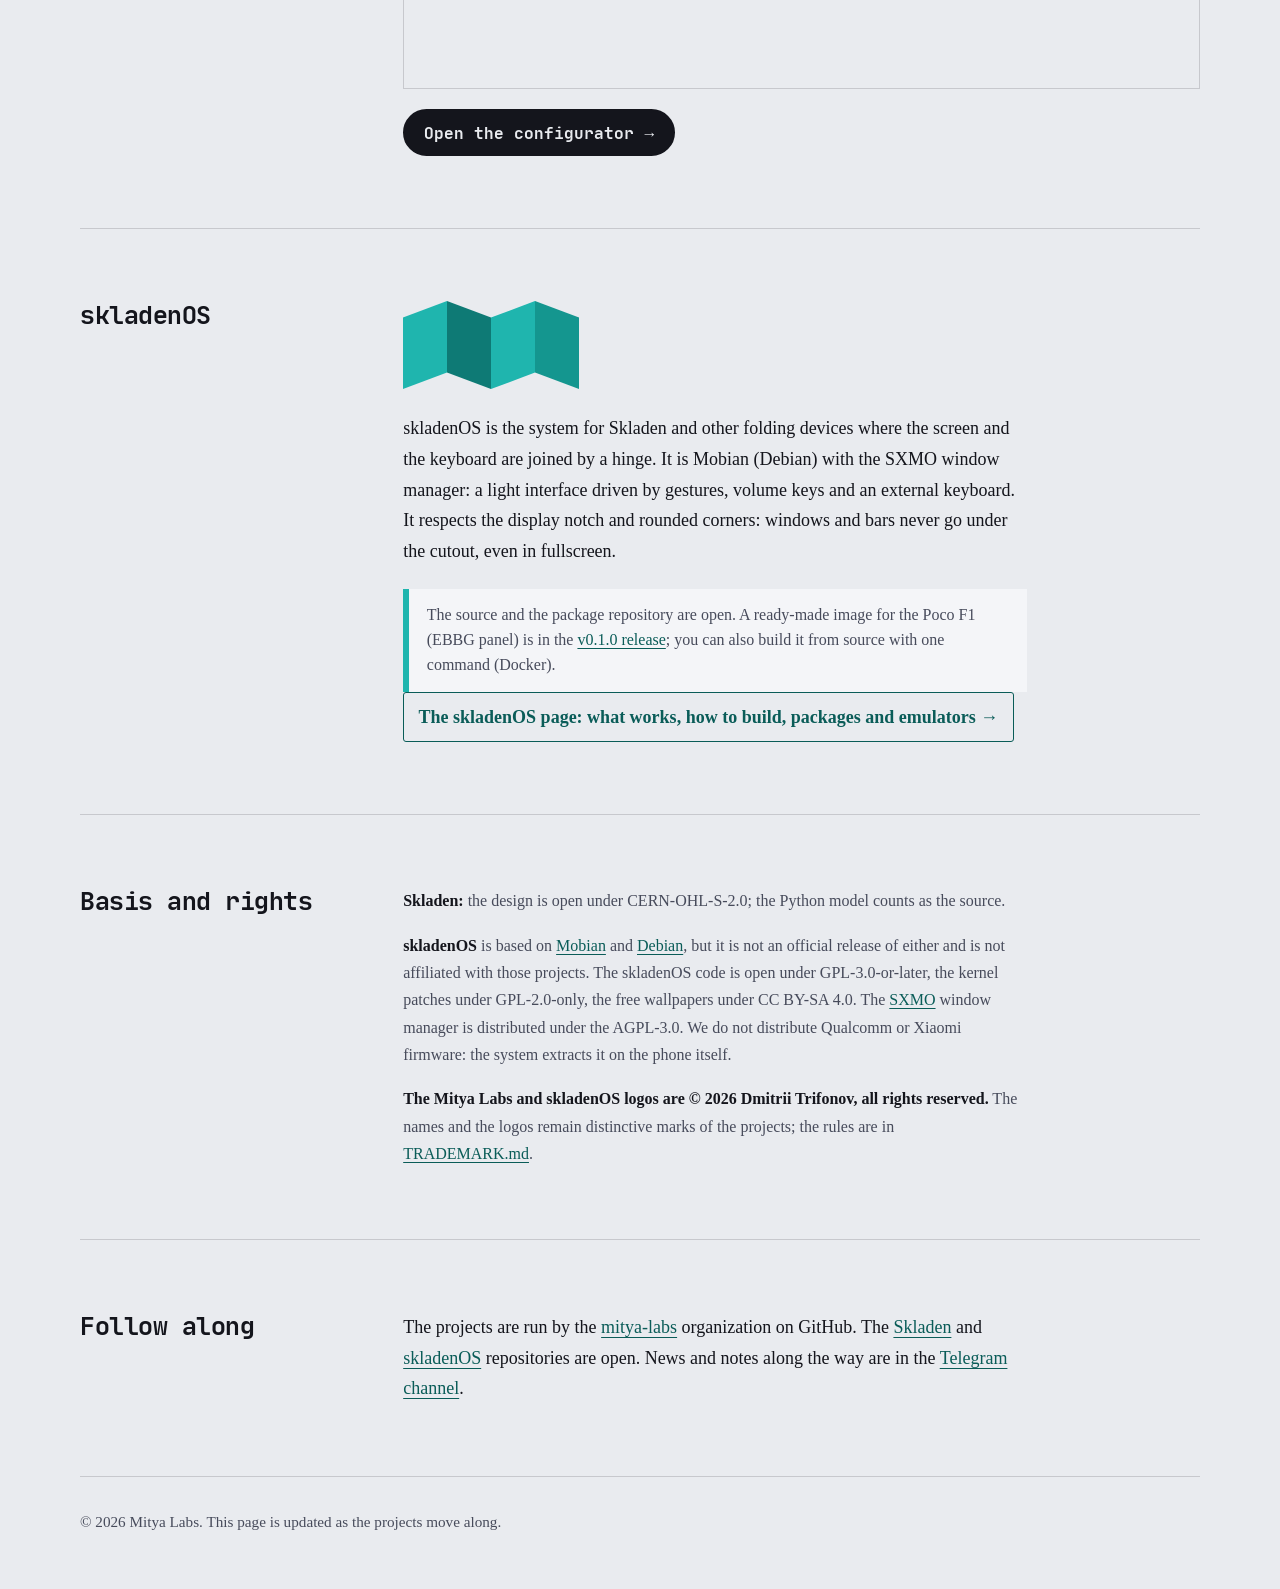
==== commit c676ab85: "skladenOS: ссылки на релиз v0.1.0 (образ для скачивания) Co-Authored-By: Claude Sonnet 5.5 <noreply@" ====
--- a/en/index.html
+++ b/en/index.html
@@ -53,7 +53,7 @@
   <div>
     <h1>A palmtop made of a phone and a keyboard</h1>
     <p class="lede">Mitya Labs builds Skladen, a 3D-printed palmtop that turns a Xiaomi Pocophone F1 into a pocketable laptop-shaped terminal, and skladenOS, the system for it.</p>
-    <p class="status"><strong>Skladen 2.1.1 is printed and assembled.</strong> skladenOS: the source and the package repository are open; there is no ready-made image to download yet.</p>
+    <p class="status"><strong>Skladen 2.1.1 is printed and assembled.</strong> skladenOS: the source and the package repository are open; a ready-made image for the Poco F1 is in the v0.1.0 release on GitHub.</p>
   </div>
   <figure class="shot">
     <img src="../assets/img/skladen2-photo.jpg" width="1100" height="825" alt="The printed Skladen 2.1.1 on a desk, open: a Pocophone F1 under the clip-on bezel in a clear lid with a teal bezel and logo, the Jomaa keyboard in a clear base">
@@ -78,7 +78,7 @@
 <section class="cols" id="skladenos"><h2>skladenOS</h2><div class="body">
 <svg class="mark" viewBox="0 0 320 160" role="img" aria-label="skladenOS mark: four folded panels"><polygon class="p1" points="0,30 80,0 80,130 0,160"/><polygon class="p2" points="80,0 160,30 160,160 80,130"/><polygon class="p3" points="160,30 240,0 240,130 160,160"/><polygon class="p4" points="240,0 320,30 320,160 240,130"/></svg>
 <p>skladenOS is the system for Skladen and other folding devices where the screen and the keyboard are joined by a hinge. It is Mobian (Debian) with the SXMO window manager: a light interface driven by gestures, volume keys and an external keyboard. It respects the display notch and rounded corners: windows and bars never go under the cutout, even in fullscreen.</p>
-<p class="status">The source and the package repository are open. There is no ready-made image to download yet: the image is built from source with one command (Docker).</p>
+<p class="status">The source and the package repository are open. A ready-made image for the Poco F1 (EBBG panel) is in the <a href="https://github.com/mitya-labs/skladenos/releases/tag/v0.1.0">v0.1.0 release</a>; you can also build it from source with one command (Docker).</p>
 <p><a class="btn" href="skladenos/">The skladenOS page: what works, how to build, packages and emulators →</a></p>
 </div></section>
 
